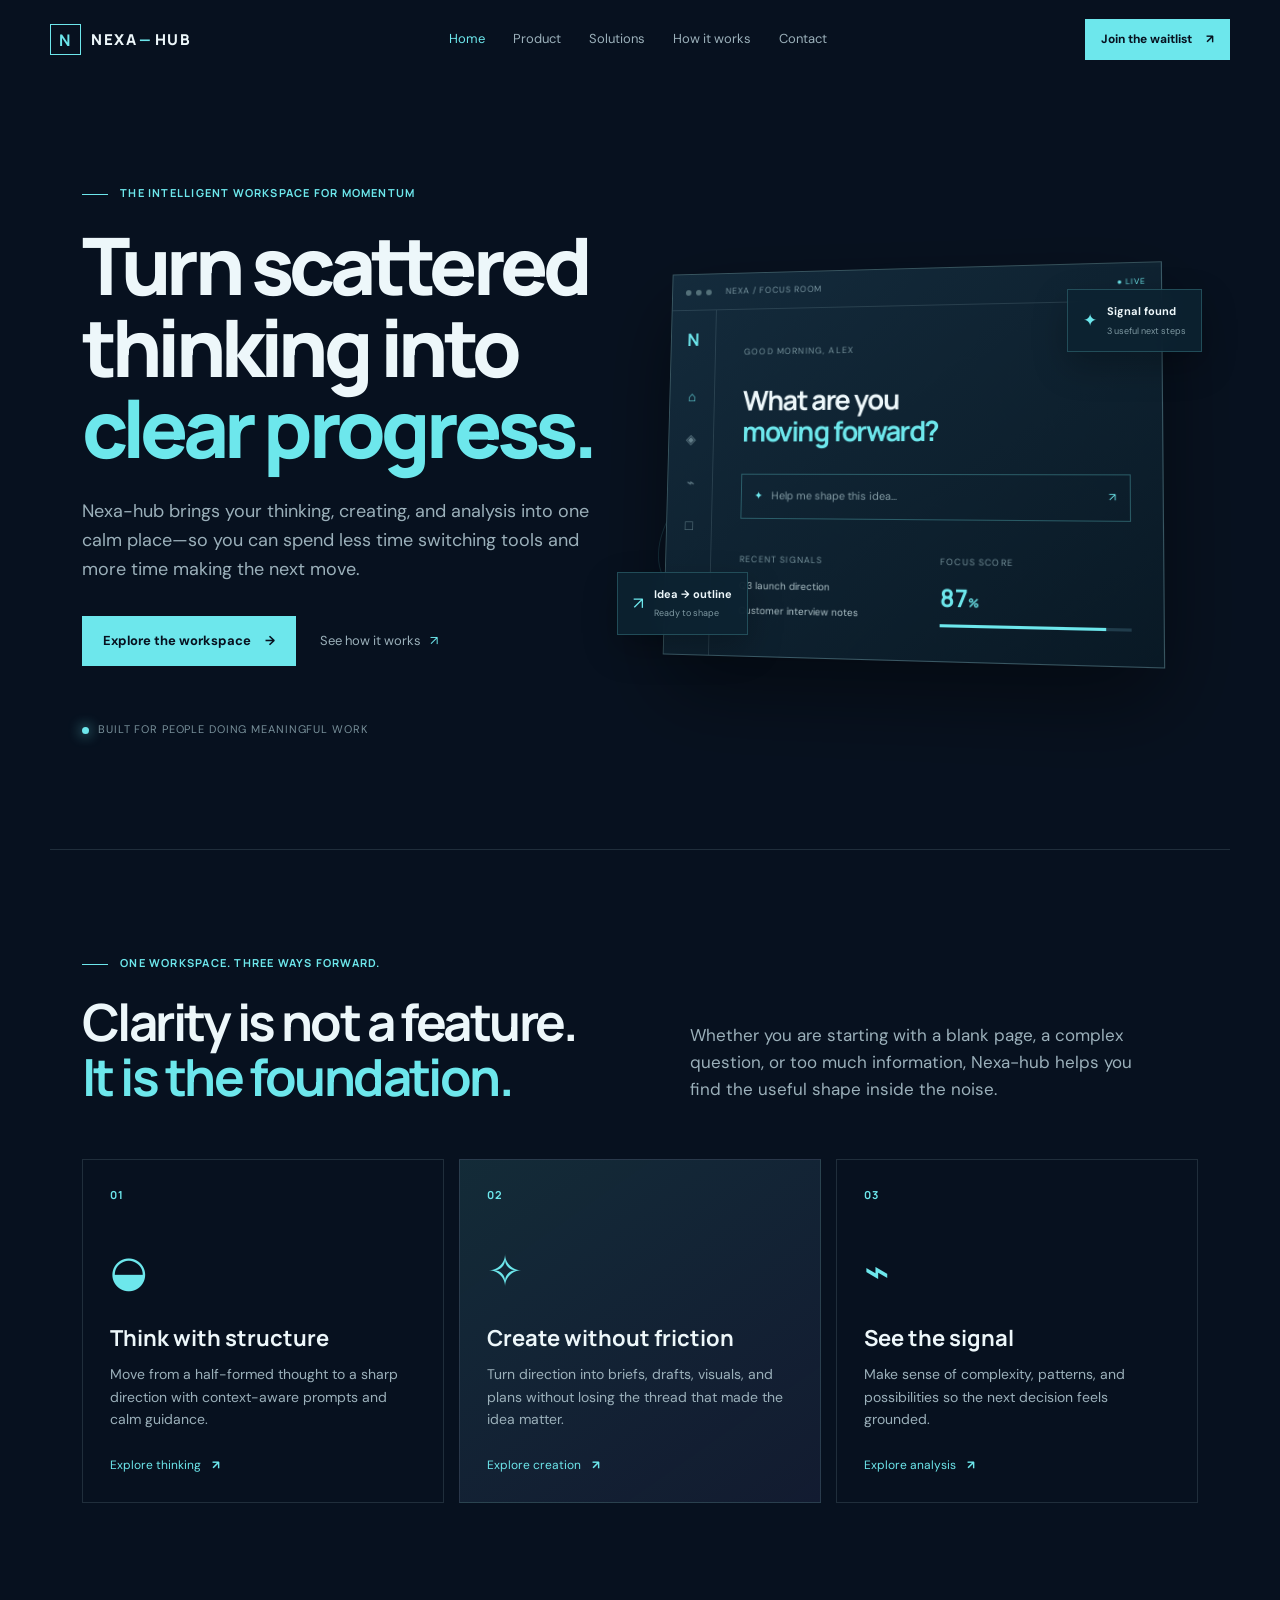
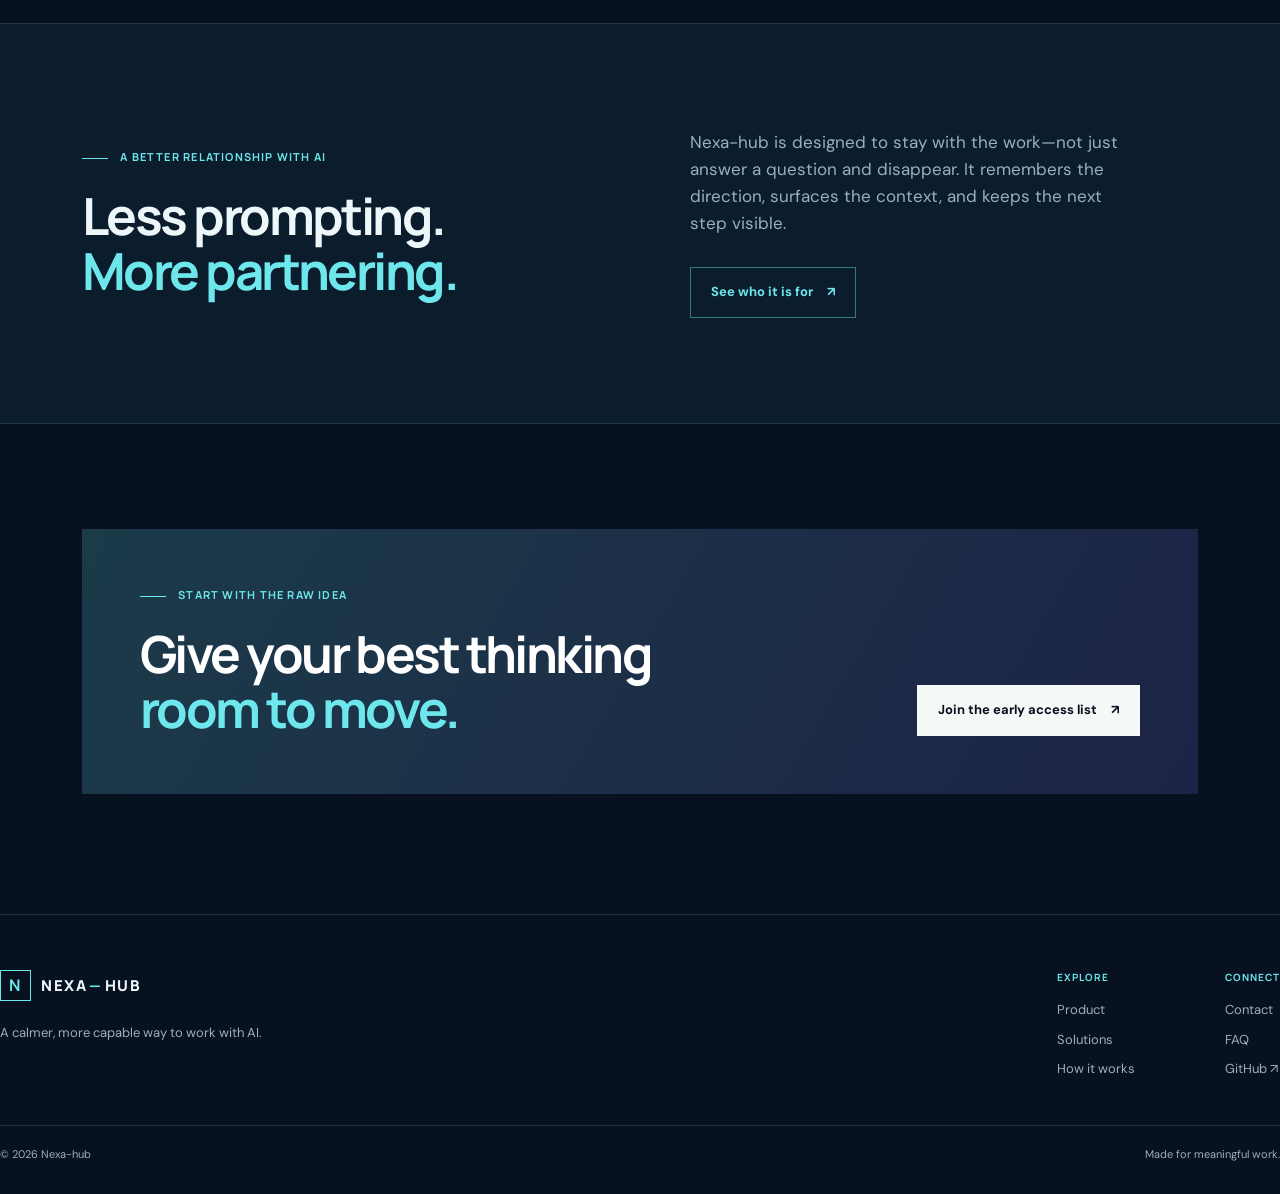
==== index.html @ e74c5c80 "feat: route contact actions to Nexa AI app" ====
<!doctype html><html lang="en"><head><meta charset="UTF-8"><meta name="viewport" content="width=device-width, initial-scale=1"><meta name="theme-color" content="#07111f"><meta name="description" content="Nexa-hub is the calm, capable AI workspace for turning ideas into clear next steps."><meta property="og:title" content="Nexa-hub — Make the next move clear"><meta property="og:description" content="Think, create and analyze in one focused AI workspace."><meta property="og:url" content="https://shilikhalile.github.io/Nexa-hub/"><link rel="canonical" href="https://shilikhalile.github.io/Nexa-hub/"><link rel="preconnect" href="https://fonts.googleapis.com"><link rel="preconnect" href="https://fonts.gstatic.com" crossorigin><link href="https://fonts.googleapis.com/css2?family=DM+Sans:wght@400;500;600;700&family=Manrope:wght@600;700;800&display=swap" rel="stylesheet"><link rel="stylesheet" href="style.css"><title>Nexa-hub — Make the next move clear</title></head><body><div class="progress" id="progress"></div><header class="site-header"><a class="brand" href="index.html" aria-label="Nexa-hub home"><span class="brand-mark">N</span><span>NEXA<span class="brand-dash">—</span>HUB</span></a><nav class="desktop-nav" aria-label="Main navigation"><a class="active" href="index.html">Home</a><a href="product.html">Product</a><a href="solutions.html">Solutions</a><a href="process.html">How it works</a><a href="https://nexa-ai-hub.higgsfield.app">Contact</a></nav><a class="button button-small button-primary header-cta" href="https://nexa-ai-hub.higgsfield.app">Join the waitlist <span>↗</span></a><button class="menu-toggle" id="menuToggle" aria-label="Open menu" aria-expanded="false"><i></i><i></i></button></header><div class="mobile-nav" id="mobileNav"><a href="index.html">Home</a><a href="product.html">Product</a><a href="solutions.html">Solutions</a><a href="process.html">How it works</a><a href="https://nexa-ai-hub.higgsfield.app">Contact</a><a class="button button-primary" href="https://nexa-ai-hub.higgsfield.app">Join the waitlist ↗</a></div><main><section class="hero section-wrap"><div class="hero-copy"><p class="eyebrow"><span></span> The intelligent workspace for momentum</p><h1>Turn scattered thinking into <em>clear progress.</em></h1><p class="hero-lede">Nexa-hub brings your thinking, creating, and analysis into one calm place—so you can spend less time switching tools and more time making the next move.</p><div class="hero-actions"><a class="button button-primary" href="product.html">Explore the workspace <span>→</span></a><a class="text-link" href="process.html">See how it works <span>↗</span></a></div><div class="hero-proof"><span class="proof-dot"></span><span>Built for people doing meaningful work</span></div></div><div class="hero-visual"><div class="glow"></div><div class="orbit orbit-one"></div><div class="orbit orbit-two"></div><div class="workspace-card"><div class="card-bar"><span class="window-dots"><i></i><i></i><i></i></span><span class="card-label">NEXA / FOCUS ROOM</span><span class="card-status">● LIVE</span></div><div class="workspace-body"><div class="workspace-sidebar"><strong>N</strong><span class="side-active">⌂</span><span>◈</span><span>⌁</span><span>□</span></div><div class="workspace-content"><p class="card-kicker">GOOD MORNING, ALEX</p><h2>What are you<br><strong>moving forward?</strong></h2><div class="prompt-line"><span class="prompt-icon">✦</span><span>Help me shape this idea...</span><span class="prompt-send">↗</span></div><div class="card-columns"><div><small>RECENT SIGNALS</small><p>Q3 launch direction</p><p>Customer interview notes</p></div><div><small>FOCUS SCORE</small><b>87<span>%</span></b><div class="score-line"><i></i></div></div></div></div></div></div><div class="floating-note note-one"><span>✦</span><div><b>Signal found</b><small>3 useful next steps</small></div></div><div class="floating-note note-two"><span>↗</span><div><b>Idea → outline</b><small>Ready to shape</small></div></div></div></section><section class="section-wrap section-intro"><div><p class="eyebrow"><span></span> One workspace. Three ways forward.</p><h2>Clarity is not a feature.<br><em>It is the foundation.</em></h2></div><p>Whether you are starting with a blank page, a complex question, or too much information, Nexa-hub helps you find the useful shape inside the noise.</p></section><section class="section-wrap feature-grid"><a class="feature-card" href="product.html#think"><span class="feature-number">01</span><div class="feature-icon">◒</div><h3>Think with structure</h3><p>Move from a half-formed thought to a sharp direction with context-aware prompts and calm guidance.</p><span class="card-link">Explore thinking <b>↗</b></span></a><a class="feature-card feature-card-accent" href="product.html#create"><span class="feature-number">02</span><div class="feature-icon">✧</div><h3>Create without friction</h3><p>Turn direction into briefs, drafts, visuals, and plans without losing the thread that made the idea matter.</p><span class="card-link">Explore creation <b>↗</b></span></a><a class="feature-card" href="product.html#analyze"><span class="feature-number">03</span><div class="feature-icon">⌁</div><h3>See the signal</h3><p>Make sense of complexity, patterns, and possibilities so the next decision feels grounded.</p><span class="card-link">Explore analysis <b>↗</b></span></a></section><section class="dark-band"><div class="section-wrap split-section"><div><p class="eyebrow"><span></span> A better relationship with AI</p><h2>Less prompting.<br><em>More partnering.</em></h2></div><div><p class="large-copy">Nexa-hub is designed to stay with the work—not just answer a question and disappear. It remembers the direction, surfaces the context, and keeps the next step visible.</p><a class="button button-outline" href="solutions.html">See who it is for <span>↗</span></a></div></div></section><section class="section-wrap cta-section"><div class="cta-card"><div><p class="eyebrow"><span></span> Start with the raw idea</p><h2>Give your best thinking<br><em>room to move.</em></h2></div><a class="button button-light" href="https://nexa-ai-hub.higgsfield.app">Join the early access list <span>↗</span></a></div></section></main><footer class="site-footer"><div><a class="brand" href="index.html"><span class="brand-mark">N</span><span>NEXA<span class="brand-dash">—</span>HUB</span></a><p>A calmer, more capable way to work with AI.</p></div><div class="footer-links"><div><small>EXPLORE</small><a href="product.html">Product</a><a href="solutions.html">Solutions</a><a href="process.html">How it works</a></div><div><small>CONNECT</small><a href="https://nexa-ai-hub.higgsfield.app">Contact</a><a href="https://nexa-ai-hub.higgsfield.app">FAQ</a><a href="https://github.com/Shilikhalile/Nexa-hub">GitHub ↗</a></div></div><div class="footer-bottom"><span>© <span data-year></span> Nexa-hub</span><span>Made for meaningful work.</span></div></footer><div class="toast" id="toast" role="status"></div><script src="script.js"></script></body></html>
---- style.css ----
@import url('https://fonts.googleapis.com/css2?family=DM+Sans:wght@400;500;600;700&family=Manrope:wght@600;700;800&display=swap');
:root{--ink:#07111f;--ink-2:#0b1c2d;--text:#edf7fa;--muted:#9bb0ba;--line:rgba(185,221,228,.14);--cyan:#6de7ec;--violet:#9d8cff;--cream:#f4f8f6;--ease:cubic-bezier(.23,1,.32,1)}*{box-sizing:border-box}html{scroll-behavior:smooth}body{margin:0;background:var(--ink);color:var(--text);font-family:'DM Sans',sans-serif;line-height:1.6}a{color:inherit;text-decoration:none}button,input,textarea{font:inherit}.progress{height:3px;background:linear-gradient(90deg,var(--cyan),var(--violet));position:fixed;top:0;left:0;z-index:20;width:0}.section-wrap{max-width:1180px;margin:auto;padding-left:32px;padding-right:32px}.site-header{height:80px;padding:0 max(32px,calc((100vw - 1180px)/2));display:flex;align-items:center;gap:42px;border-bottom:1px solid transparent;position:relative;z-index:10;transition:.25s}.site-header.scrolled{background:rgba(7,17,31,.86);backdrop-filter:blur(14px);border-color:var(--line)}.brand{display:flex;align-items:center;gap:10px;font:800 15px Manrope;letter-spacing:.1em}.brand-mark{width:31px;height:31px;border:1px solid var(--cyan);display:grid;place-items:center;color:var(--cyan);font:700 16px Manrope}.brand-dash{color:var(--cyan);margin:0 2px}.desktop-nav{display:flex;gap:28px;margin:auto;font-size:13px;color:var(--muted)}.desktop-nav a,.footer-links a{transition:color .2s}.desktop-nav a:hover,.desktop-nav a.active,.footer-links a:hover{color:var(--cyan)}.button{display:inline-flex;align-items:center;gap:14px;padding:14px 20px;border:1px solid transparent;font-weight:700;font-size:13px;transition:transform .2s var(--ease),background .2s,border .2s}.button:hover{transform:translateY(-2px)}.button-primary{background:var(--cyan);color:var(--ink)}.button-primary:hover{background:#c5fbfa}.button-small{padding:10px 15px;font-size:12px}.button-outline{border-color:rgba(109,231,236,.45);color:var(--cyan)}.button-outline:hover{background:rgba(109,231,236,.08)}.button-light{background:var(--cream);color:var(--ink)}.menu-toggle,.mobile-nav{display:none}.hero{min-height:670px;padding-top:105px;padding-bottom:110px;display:grid;grid-template-columns:46% 54%;align-items:center;gap:10px}.eyebrow{color:var(--cyan);font:700 11px Manrope;letter-spacing:.11em;text-transform:uppercase;margin:0 0 24px}.eyebrow>span:first-child{display:inline-block;width:26px;height:1px;background:var(--cyan);vertical-align:middle;margin-right:9px}.hero h1,.page-hero h1{font:800 clamp(47px,6.2vw,80px)/1.03 Manrope;letter-spacing:-.06em;margin:0 0 28px;max-width:720px}.hero h1 em,.page-hero h1 em,h2 em{color:var(--cyan);font-style:normal}.hero-lede{font-size:18px;color:var(--muted);max-width:510px;margin:0 0 32px}.hero-actions{display:flex;align-items:center;gap:24px}.text-link{font-size:13px;color:var(--muted)}.text-link span{color:var(--cyan);margin-left:6px}.hero-proof{display:flex;gap:9px;align-items:center;color:#78909a;font-size:11px;margin-top:55px;text-transform:uppercase;letter-spacing:.08em}.proof-dot{width:7px;height:7px;background:var(--cyan);border-radius:50%;box-shadow:0 0 13px var(--cyan)}.hero-visual{height:480px;position:relative;display:grid;place-items:center;perspective:1000px}.glow{position:absolute;width:420px;height:420px;border-radius:50%;background:radial-gradient(circle,rgba(109,231,236,.18),transparent 66%);filter:blur(10px)}.orbit{position:absolute;border:1px solid rgba(109,231,236,.16);border-radius:50%;transform:rotate(-25deg);width:540px;height:220px}.orbit-two{width:440px;height:180px;transform:rotate(45deg);border-color:rgba(157,140,255,.14)}.workspace-card{position:relative;z-index:2;width:min(500px,92%);background:linear-gradient(145deg,#142b3c,#091925);border:1px solid rgba(178,238,240,.25);box-shadow:0 35px 80px rgba(0,0,0,.45);transform:rotateY(-8deg) rotateX(4deg);transition:transform .4s var(--ease)}.card-bar{height:38px;border-bottom:1px solid var(--line);display:flex;align-items:center;padding:0 14px;gap:15px;color:#7995a0;font-size:9px;letter-spacing:.1em}.window-dots{display:flex;gap:5px}.window-dots i{width:6px;height:6px;border-radius:50%;background:#54717a}.card-status{margin-left:auto;color:var(--cyan);font-size:8px}.workspace-body{display:flex;min-height:310px}.workspace-sidebar{width:48px;border-right:1px solid var(--line);display:flex;align-items:center;flex-direction:column;gap:22px;padding:18px 0;color:#66818c;font-size:14px}.workspace-sidebar strong{color:var(--cyan);font:700 18px Manrope;margin-bottom:15px}.side-active{color:var(--cyan)}.workspace-content{padding:28px 30px;flex:1}.card-kicker,.workspace-content small{font-size:9px;letter-spacing:.13em;color:#76929b}.workspace-content h2{font:700 28px/1.12 Manrope;margin:28px 0}.workspace-content h2 strong{color:var(--cyan)}.prompt-line{border:1px solid rgba(109,231,236,.3);padding:13px;display:flex;gap:9px;align-items:center;color:#829aa3;font-size:11px}.prompt-icon{color:var(--cyan)}.prompt-send{margin-left:auto;color:var(--cyan)}.card-columns{display:grid;grid-template-columns:1fr 1fr;gap:20px;margin-top:26px}.card-columns p{font-size:10px;color:#afc3c9;margin:9px 0}.card-columns b{display:block;font:700 24px Manrope;color:var(--cyan);margin-top:8px}.card-columns b span{font-size:12px}.score-line{height:3px;background:#203c4b;margin-top:10px}.score-line i{display:block;width:87%;height:100%;background:var(--cyan)}.floating-note{position:absolute;z-index:3;background:rgba(13,35,49,.9);border:1px solid rgba(109,231,236,.22);backdrop-filter:blur(12px);padding:13px 15px;display:flex;gap:10px;align-items:center;font-size:11px;box-shadow:0 14px 34px rgba(0,0,0,.25)}.floating-note>span{color:var(--cyan);font-size:17px}.floating-note b,.floating-note small{display:block}.floating-note small{color:#7f99a2;font-size:9px;margin-top:3px}.note-one{top:14%;right:1%}.note-two{bottom:14%;left:2%}.section-intro{padding-top:105px;padding-bottom:55px;display:grid;grid-template-columns:1fr 1fr;gap:100px;align-items:end;border-top:1px solid var(--line)}h2{font:700 clamp(32px,4vw,54px)/1.07 Manrope;letter-spacing:-.05em;margin:0} .section-intro>p,.large-copy{font-size:17px;color:var(--muted);max-width:450px;margin:0}.feature-grid{display:grid;grid-template-columns:repeat(3,1fr);gap:15px;padding-bottom:120px}.feature-card,.audience-card{border:1px solid var(--line);padding:27px;min-height:315px;transition:transform .25s var(--ease),border .25s,background .25s;display:flex;flex-direction:column}.feature-card:hover,.audience-card:hover{transform:translateY(-6px);border-color:rgba(109,231,236,.55)}.feature-card-accent{background:linear-gradient(145deg,rgba(109,231,236,.12),rgba(157,140,255,.08))}.feature-number,.product-index{font:700 11px Manrope;color:var(--cyan);letter-spacing:.1em}.feature-icon{font-size:43px;color:var(--cyan);margin:35px 0 18px}.feature-card h3{font:700 22px Manrope;margin:0 0 10px}.feature-card p,.audience-card p{font-size:14px;color:var(--muted);margin:0}.card-link{font-size:12px;color:var(--cyan);margin-top:auto;padding-top:25px}.card-link b{margin-left:8px}.dark-band{background:#0b1d2d;border-top:1px solid var(--line);border-bottom:1px solid var(--line)}.split-section{padding-top:105px;padding-bottom:105px;display:grid;grid-template-columns:1fr 1fr;gap:100px;align-items:center}.split-section .button{margin-top:30px}.cta-section{padding-top:105px;padding-bottom:120px}.cta-card{background:linear-gradient(120deg,#1b3b49,#1d2346);padding:58px;display:flex;justify-content:space-between;align-items:end;gap:40px}.cta-card h2{color:#fff}.site-footer{border-top:1px solid var(--line);padding-top:55px;padding-bottom:30px;display:grid;grid-template-columns:1fr 1fr;gap:45px;color:var(--muted)}.site-footer .brand{color:var(--text)}.site-footer p{font-size:13px;margin-top:22px}.footer-links{display:flex;gap:90px;justify-content:flex-end}.footer-links div{display:flex;flex-direction:column;gap:9px;font-size:13px}.footer-links small{font:700 10px Manrope;color:var(--cyan);letter-spacing:.1em;margin-bottom:7px}.footer-bottom{grid-column:1/-1;border-top:1px solid var(--line);padding-top:20px;font-size:11px;display:flex;justify-content:space-between}.page-hero{padding-top:110px;padding-bottom:100px}.page-hero h1{max-width:820px}.page-hero>p:last-child{max-width:620px;font-size:18px;color:var(--muted)}.product-list,.process-list{padding-bottom:120px}.product-row,.process-step{display:grid;grid-template-columns:75px 100px 1fr;gap:28px;padding:70px 0;border-top:1px solid var(--line);align-items:start}.product-row:first-child,.process-step:first-child{border-top:0}.product-symbol{font-size:50px;color:var(--cyan)}.product-row h2,.process-step h2{margin-bottom:20px}.product-row>div:last-child>p:not(.eyebrow),.process-step>div:last-child>p:last-child{color:var(--muted);max-width:610px}.check-list{list-style:none;padding:0;margin:25px 0 0;color:#c9dcdf;font-size:13px}.check-list li{margin:11px 0}.check-list li:before{content:'✓';color:var(--cyan);margin-right:10px}.centered-cta{text-align:center;padding-top:100px;padding-bottom:110px}.centered-cta h2{margin:18px auto 35px}.audience-grid{display:grid;grid-template-columns:repeat(3,1fr);gap:15px;padding-bottom:120px}.audience-card{min-height:360px}.audience-card h2{font-size:30px;margin:55px 0 18px}.audience-card a{color:var(--cyan);font-size:13px;margin-top:auto}.audience-card-highlight{background:linear-gradient(145deg,rgba(157,140,255,.15),rgba(109,231,236,.08))}.quote-section{padding-top:100px;padding-bottom:130px;max-width:900px}.quote-mark{font:800 100px/0 Manrope;color:var(--cyan);margin:0 0 25px}.quote-section blockquote{font:700 clamp(30px,4.2vw,55px)/1.1 Manrope;letter-spacing:-.05em;margin:0}.quote-byline{color:var(--muted);margin-top:28px}.step-number{font:700 36px Manrope;color:var(--cyan)}.process-step{grid-template-columns:100px 1fr}.process-step h2{font-size:43px}.contact-grid{display:grid;grid-template-columns:1fr 1fr;gap:110px;padding-bottom:130px}.contact-form{display:flex;flex-direction:column;gap:19px}.contact-form label{font-size:12px;color:var(--muted)}.contact-form input,.contact-form textarea{display:block;width:100%;margin-top:8px;background:#0d2232;border:1px solid var(--line);color:var(--text);padding:14px;outline:none}.contact-form input:focus,.contact-form textarea:focus{border-color:var(--cyan)}.contact-form small{font-size:11px;color:#708791}.faq details{border-top:1px solid var(--line);padding:20px 0}.faq details:last-child{border-bottom:1px solid var(--line)}.faq summary{cursor:pointer;font:600 16px Manrope}.faq details p{color:var(--muted);font-size:14px;margin-bottom:0}.toast{position:fixed;bottom:25px;right:25px;padding:14px 18px;background:var(--cyan);color:var(--ink);font-size:13px;font-weight:700;transform:translateY(20px);opacity:0;pointer-events:none;transition:.25s;z-index:30}.toast.show{transform:none;opacity:1}@media(max-width:800px){.site-header{padding:0 20px;height:72px}.desktop-nav,.header-cta{display:none}.menu-toggle{display:flex;margin-left:auto;background:none;border:0;flex-direction:column;gap:6px;padding:8px}.menu-toggle i{width:24px;height:1px;background:var(--cyan)}.mobile-nav{display:flex;position:absolute;top:72px;left:0;right:0;background:#0b1c2d;padding:22px;flex-direction:column;gap:18px;border-bottom:1px solid var(--line);transform:translateY(-20px);opacity:0;pointer-events:none;transition:.25s}.mobile-nav.open{transform:none;opacity:1;pointer-events:auto}.mobile-nav a{font-size:14px}.section-wrap{padding-left:20px;padding-right:20px}.hero{display:block;padding-top:75px}.hero h1,.page-hero h1{font-size:48px}.hero-visual{height:420px;margin-top:40px}.workspace-card{transform:none}.section-intro,.split-section,.contact-grid{grid-template-columns:1fr;gap:35px}.feature-grid,.audience-grid{grid-template-columns:1fr;padding-bottom:80px}.feature-card{min-height:260px}.cta-card{padding:35px;display:block}.cta-card .button{margin-top:30px}.site-footer{grid-template-columns:1fr;padding-top:40px}.footer-links{justify-content:flex-start;gap:50px}.footer-bottom{display:block}.footer-bottom span{display:block;margin-top:8px}.page-hero{padding-top:75px;padding-bottom:65px}.product-row{grid-template-columns:45px 55px 1fr;gap:12px;padding:48px 0}.product-symbol{font-size:34px}.product-row h2,.process-step h2{font-size:31px}.process-step{grid-template-columns:55px 1fr;gap:15px;padding:45px 0}.centered-cta{padding:75px 20px}.quote-section{padding-top:70px;padding-bottom:90px}.hero-proof{margin-top:35px}.note-one{right:-2%;top:7%;}.note-two{left:-2%;bottom:7%}.floating-note{transform:scale(.84)}.card-columns{gap:10px}.workspace-content{padding:22px 18px}}
@media(max-width:460px){.hero h1,.page-hero h1{font-size:41px}.hero-actions{align-items:flex-start;flex-direction:column;gap:18px}.hero-visual{height:360px}.workspace-body{min-height:260px}.workspace-content h2{font-size:22px;margin:20px 0}.workspace-sidebar{width:38px;gap:15px}.card-columns{display:none}.card-bar{font-size:8px}.floating-note{font-size:9px}.floating-note small{font-size:8px}.footer-links{gap:30px}.product-row{grid-template-columns:1fr}.product-index{margin-bottom:-10px}}
@media(prefers-reduced-motion:reduce){*{scroll-behavior:auto!important;transition:none!important}}
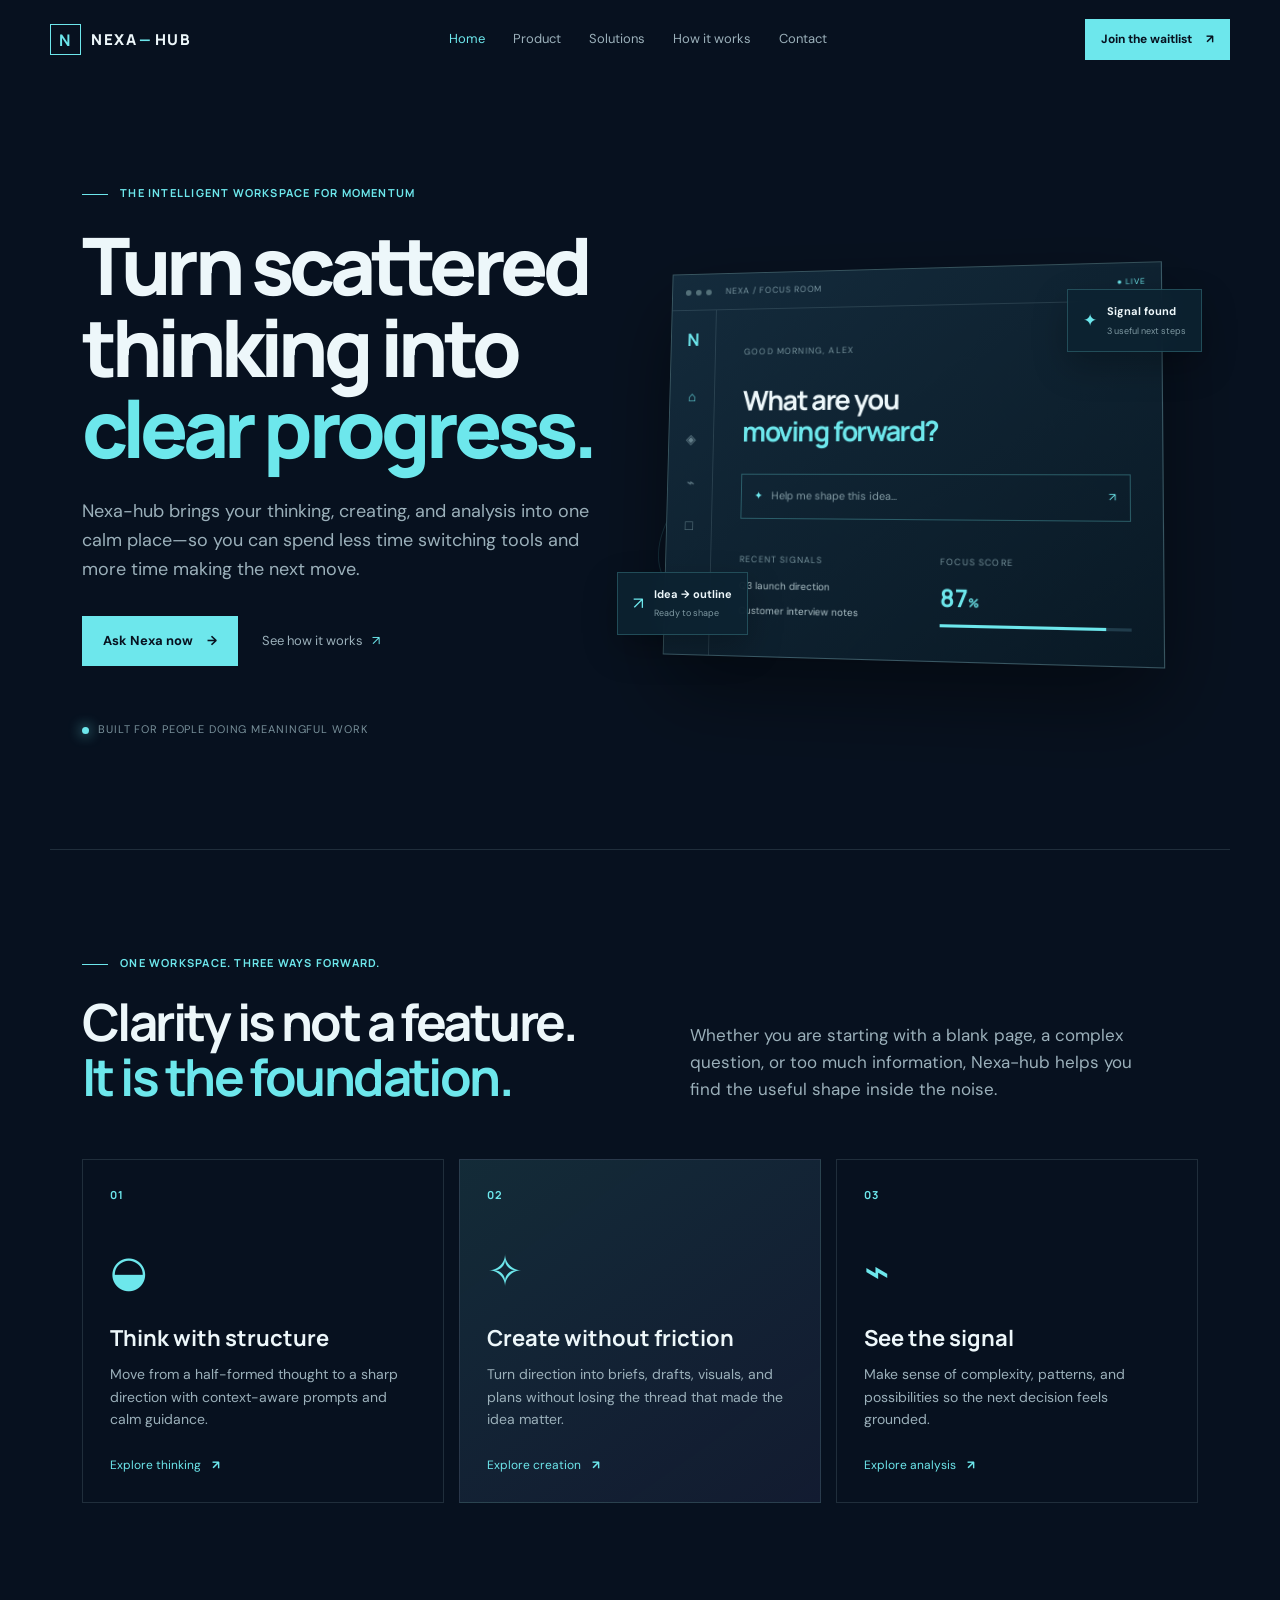
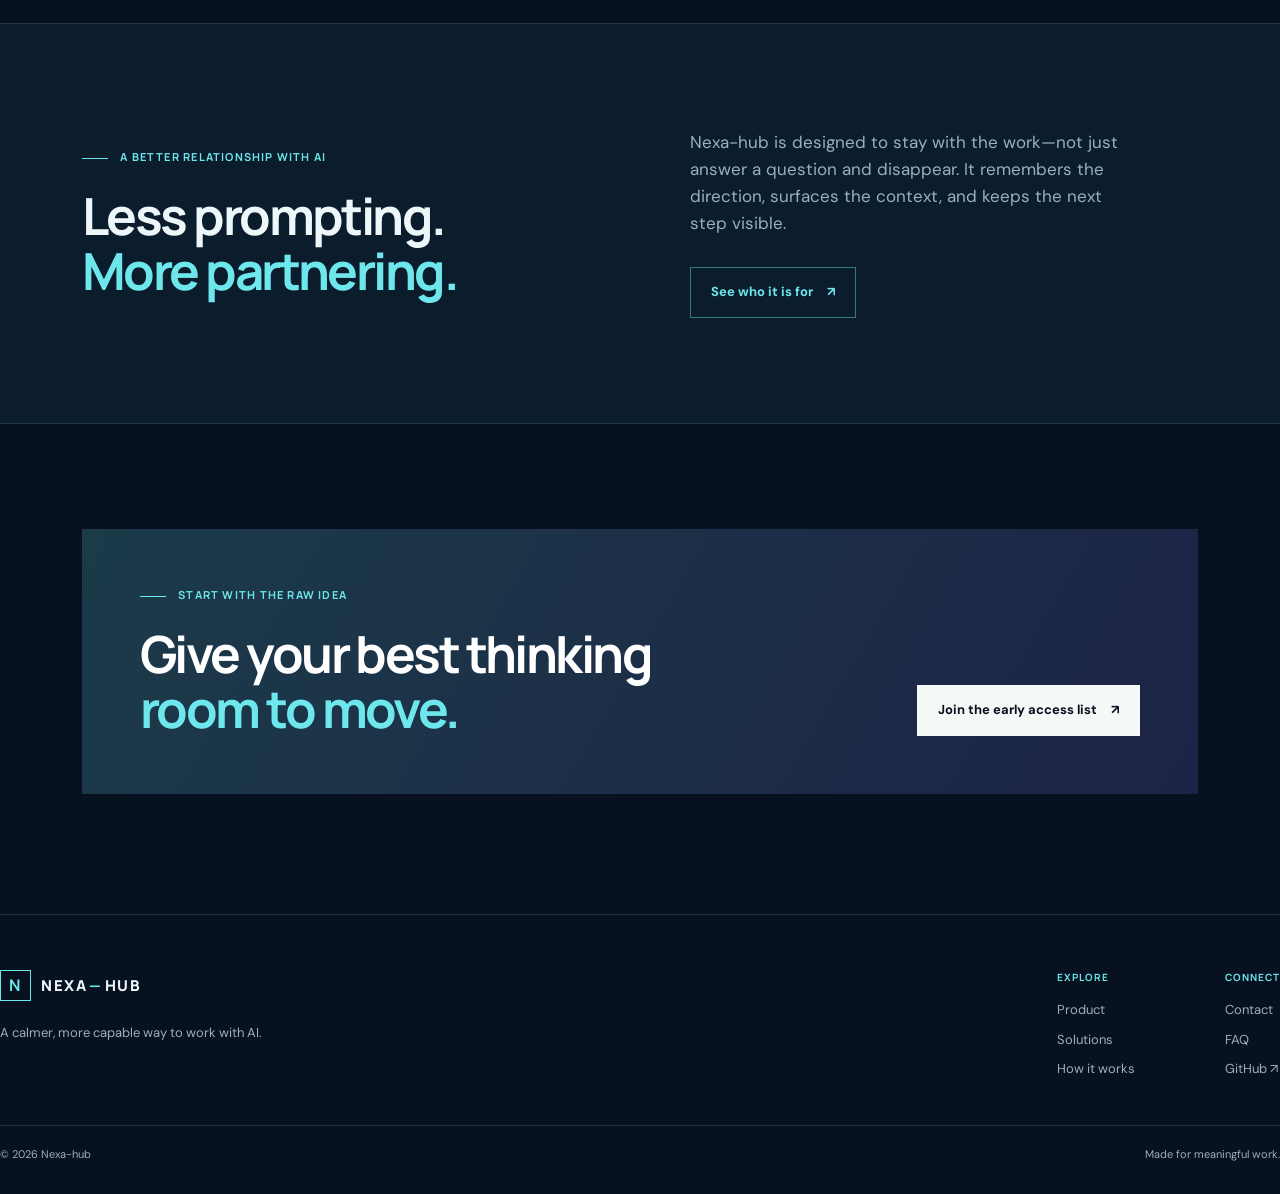
==== commit c00403c6: "feat: connect landing CTA to Nexa assistant" ====
--- a/index.html
+++ b/index.html
@@ -1 +1 @@
-<!doctype html><html lang="en"><head><meta charset="UTF-8"><meta name="viewport" content="width=device-width, initial-scale=1"><meta name="theme-color" content="#07111f"><meta name="description" content="Nexa-hub is the calm, capable AI workspace for turning ideas into clear next steps."><meta property="og:title" content="Nexa-hub — Make the next move clear"><meta property="og:description" content="Think, create and analyze in one focused AI workspace."><meta property="og:url" content="https://shilikhalile.github.io/Nexa-hub/"><link rel="canonical" href="https://shilikhalile.github.io/Nexa-hub/"><link rel="preconnect" href="https://fonts.googleapis.com"><link rel="preconnect" href="https://fonts.gstatic.com" crossorigin><link href="https://fonts.googleapis.com/css2?family=DM+Sans:wght@400;500;600;700&family=Manrope:wght@600;700;800&display=swap" rel="stylesheet"><link rel="stylesheet" href="style.css"><title>Nexa-hub — Make the next move clear</title></head><body><div class="progress" id="progress"></div><header class="site-header"><a class="brand" href="index.html" aria-label="Nexa-hub home"><span class="brand-mark">N</span><span>NEXA<span class="brand-dash">—</span>HUB</span></a><nav class="desktop-nav" aria-label="Main navigation"><a class="active" href="index.html">Home</a><a href="product.html">Product</a><a href="solutions.html">Solutions</a><a href="process.html">How it works</a><a href="https://nexa-ai-hub.higgsfield.app">Contact</a></nav><a class="button button-small button-primary header-cta" href="https://nexa-ai-hub.higgsfield.app">Join the waitlist <span>↗</span></a><button class="menu-toggle" id="menuToggle" aria-label="Open menu" aria-expanded="false"><i></i><i></i></button></header><div class="mobile-nav" id="mobileNav"><a href="index.html">Home</a><a href="product.html">Product</a><a href="solutions.html">Solutions</a><a href="process.html">How it works</a><a href="https://nexa-ai-hub.higgsfield.app">Contact</a><a class="button button-primary" href="https://nexa-ai-hub.higgsfield.app">Join the waitlist ↗</a></div><main><section class="hero section-wrap"><div class="hero-copy"><p class="eyebrow"><span></span> The intelligent workspace for momentum</p><h1>Turn scattered thinking into <em>clear progress.</em></h1><p class="hero-lede">Nexa-hub brings your thinking, creating, and analysis into one calm place—so you can spend less time switching tools and more time making the next move.</p><div class="hero-actions"><a class="button button-primary" href="product.html">Explore the workspace <span>→</span></a><a class="text-link" href="process.html">See how it works <span>↗</span></a></div><div class="hero-proof"><span class="proof-dot"></span><span>Built for people doing meaningful work</span></div></div><div class="hero-visual"><div class="glow"></div><div class="orbit orbit-one"></div><div class="orbit orbit-two"></div><div class="workspace-card"><div class="card-bar"><span class="window-dots"><i></i><i></i><i></i></span><span class="card-label">NEXA / FOCUS ROOM</span><span class="card-status">● LIVE</span></div><div class="workspace-body"><div class="workspace-sidebar"><strong>N</strong><span class="side-active">⌂</span><span>◈</span><span>⌁</span><span>□</span></div><div class="workspace-content"><p class="card-kicker">GOOD MORNING, ALEX</p><h2>What are you<br><strong>moving forward?</strong></h2><div class="prompt-line"><span class="prompt-icon">✦</span><span>Help me shape this idea...</span><span class="prompt-send">↗</span></div><div class="card-columns"><div><small>RECENT SIGNALS</small><p>Q3 launch direction</p><p>Customer interview notes</p></div><div><small>FOCUS SCORE</small><b>87<span>%</span></b><div class="score-line"><i></i></div></div></div></div></div></div><div class="floating-note note-one"><span>✦</span><div><b>Signal found</b><small>3 useful next steps</small></div></div><div class="floating-note note-two"><span>↗</span><div><b>Idea → outline</b><small>Ready to shape</small></div></div></div></section><section class="section-wrap section-intro"><div><p class="eyebrow"><span></span> One workspace. Three ways forward.</p><h2>Clarity is not a feature.<br><em>It is the foundation.</em></h2></div><p>Whether you are starting with a blank page, a complex question, or too much information, Nexa-hub helps you find the useful shape inside the noise.</p></section><section class="section-wrap feature-grid"><a class="feature-card" href="product.html#think"><span class="feature-number">01</span><div class="feature-icon">◒</div><h3>Think with structure</h3><p>Move from a half-formed thought to a sharp direction with context-aware prompts and calm guidance.</p><span class="card-link">Explore thinking <b>↗</b></span></a><a class="feature-card feature-card-accent" href="product.html#create"><span class="feature-number">02</span><div class="feature-icon">✧</div><h3>Create without friction</h3><p>Turn direction into briefs, drafts, visuals, and plans without losing the thread that made the idea matter.</p><span class="card-link">Explore creation <b>↗</b></span></a><a class="feature-card" href="product.html#analyze"><span class="feature-number">03</span><div class="feature-icon">⌁</div><h3>See the signal</h3><p>Make sense of complexity, patterns, and possibilities so the next decision feels grounded.</p><span class="card-link">Explore analysis <b>↗</b></span></a></section><section class="dark-band"><div class="section-wrap split-section"><div><p class="eyebrow"><span></span> A better relationship with AI</p><h2>Less prompting.<br><em>More partnering.</em></h2></div><div><p class="large-copy">Nexa-hub is designed to stay with the work—not just answer a question and disappear. It remembers the direction, surfaces the context, and keeps the next step visible.</p><a class="button button-outline" href="solutions.html">See who it is for <span>↗</span></a></div></div></section><section class="section-wrap cta-section"><div class="cta-card"><div><p class="eyebrow"><span></span> Start with the raw idea</p><h2>Give your best thinking<br><em>room to move.</em></h2></div><a class="button button-light" href="https://nexa-ai-hub.higgsfield.app">Join the early access list <span>↗</span></a></div></section></main><footer class="site-footer"><div><a class="brand" href="index.html"><span class="brand-mark">N</span><span>NEXA<span class="brand-dash">—</span>HUB</span></a><p>A calmer, more capable way to work with AI.</p></div><div class="footer-links"><div><small>EXPLORE</small><a href="product.html">Product</a><a href="solutions.html">Solutions</a><a href="process.html">How it works</a></div><div><small>CONNECT</small><a href="https://nexa-ai-hub.higgsfield.app">Contact</a><a href="https://nexa-ai-hub.higgsfield.app">FAQ</a><a href="https://github.com/Shilikhalile/Nexa-hub">GitHub ↗</a></div></div><div class="footer-bottom"><span>© <span data-year></span> Nexa-hub</span><span>Made for meaningful work.</span></div></footer><div class="toast" id="toast" role="status"></div><script src="script.js"></script></body></html>
+<!doctype html><html lang="en"><head><meta charset="UTF-8"><meta name="viewport" content="width=device-width, initial-scale=1"><meta name="theme-color" content="#07111f"><meta name="description" content="Nexa-hub is the calm, capable AI workspace for turning ideas into clear next steps."><meta property="og:title" content="Nexa-hub — Make the next move clear"><meta property="og:description" content="Think, create and analyze in one focused AI workspace."><meta property="og:url" content="https://shilikhalile.github.io/Nexa-hub/"><link rel="canonical" href="https://shilikhalile.github.io/Nexa-hub/"><link rel="preconnect" href="https://fonts.googleapis.com"><link rel="preconnect" href="https://fonts.gstatic.com" crossorigin><link href="https://fonts.googleapis.com/css2?family=DM+Sans:wght@400;500;600;700&family=Manrope:wght@600;700;800&display=swap" rel="stylesheet"><link rel="stylesheet" href="style.css"><title>Nexa-hub — Make the next move clear</title></head><body><div class="progress" id="progress"></div><header class="site-header"><a class="brand" href="index.html" aria-label="Nexa-hub home"><span class="brand-mark">N</span><span>NEXA<span class="brand-dash">—</span>HUB</span></a><nav class="desktop-nav" aria-label="Main navigation"><a class="active" href="index.html">Home</a><a href="product.html">Product</a><a href="solutions.html">Solutions</a><a href="process.html">How it works</a><a href="https://nexa-ai-hub.higgsfield.app">Contact</a></nav><a class="button button-small button-primary header-cta" href="https://nexa-ai-hub.higgsfield.app">Join the waitlist <span>↗</span></a><button class="menu-toggle" id="menuToggle" aria-label="Open menu" aria-expanded="false"><i></i><i></i></button></header><div class="mobile-nav" id="mobileNav"><a href="index.html">Home</a><a href="product.html">Product</a><a href="solutions.html">Solutions</a><a href="process.html">How it works</a><a href="https://nexa-ai-hub.higgsfield.app">Contact</a><a class="button button-primary" href="https://nexa-ai-hub.higgsfield.app">Join the waitlist ↗</a></div><main><section class="hero section-wrap"><div class="hero-copy"><p class="eyebrow"><span></span> The intelligent workspace for momentum</p><h1>Turn scattered thinking into <em>clear progress.</em></h1><p class="hero-lede">Nexa-hub brings your thinking, creating, and analysis into one calm place—so you can spend less time switching tools and more time making the next move.</p><div class="hero-actions"><a class="button button-primary" href="https://3000-iq7opvgokw5wv3mw9s6xq-09272c6a.us1.manus.computer/">Ask Nexa now <span>→</span></a><a class="text-link" href="process.html">See how it works <span>↗</span></a></div><div class="hero-proof"><span class="proof-dot"></span><span>Built for people doing meaningful work</span></div></div><div class="hero-visual"><div class="glow"></div><div class="orbit orbit-one"></div><div class="orbit orbit-two"></div><div class="workspace-card"><div class="card-bar"><span class="window-dots"><i></i><i></i><i></i></span><span class="card-label">NEXA / FOCUS ROOM</span><span class="card-status">● LIVE</span></div><div class="workspace-body"><div class="workspace-sidebar"><strong>N</strong><span class="side-active">⌂</span><span>◈</span><span>⌁</span><span>□</span></div><div class="workspace-content"><p class="card-kicker">GOOD MORNING, ALEX</p><h2>What are you<br><strong>moving forward?</strong></h2><div class="prompt-line"><span class="prompt-icon">✦</span><span>Help me shape this idea...</span><span class="prompt-send">↗</span></div><div class="card-columns"><div><small>RECENT SIGNALS</small><p>Q3 launch direction</p><p>Customer interview notes</p></div><div><small>FOCUS SCORE</small><b>87<span>%</span></b><div class="score-line"><i></i></div></div></div></div></div></div><div class="floating-note note-one"><span>✦</span><div><b>Signal found</b><small>3 useful next steps</small></div></div><div class="floating-note note-two"><span>↗</span><div><b>Idea → outline</b><small>Ready to shape</small></div></div></div></section><section class="section-wrap section-intro"><div><p class="eyebrow"><span></span> One workspace. Three ways forward.</p><h2>Clarity is not a feature.<br><em>It is the foundation.</em></h2></div><p>Whether you are starting with a blank page, a complex question, or too much information, Nexa-hub helps you find the useful shape inside the noise.</p></section><section class="section-wrap feature-grid"><a class="feature-card" href="product.html#think"><span class="feature-number">01</span><div class="feature-icon">◒</div><h3>Think with structure</h3><p>Move from a half-formed thought to a sharp direction with context-aware prompts and calm guidance.</p><span class="card-link">Explore thinking <b>↗</b></span></a><a class="feature-card feature-card-accent" href="product.html#create"><span class="feature-number">02</span><div class="feature-icon">✧</div><h3>Create without friction</h3><p>Turn direction into briefs, drafts, visuals, and plans without losing the thread that made the idea matter.</p><span class="card-link">Explore creation <b>↗</b></span></a><a class="feature-card" href="product.html#analyze"><span class="feature-number">03</span><div class="feature-icon">⌁</div><h3>See the signal</h3><p>Make sense of complexity, patterns, and possibilities so the next decision feels grounded.</p><span class="card-link">Explore analysis <b>↗</b></span></a></section><section class="dark-band"><div class="section-wrap split-section"><div><p class="eyebrow"><span></span> A better relationship with AI</p><h2>Less prompting.<br><em>More partnering.</em></h2></div><div><p class="large-copy">Nexa-hub is designed to stay with the work—not just answer a question and disappear. It remembers the direction, surfaces the context, and keeps the next step visible.</p><a class="button button-outline" href="solutions.html">See who it is for <span>↗</span></a></div></div></section><section class="section-wrap cta-section"><div class="cta-card"><div><p class="eyebrow"><span></span> Start with the raw idea</p><h2>Give your best thinking<br><em>room to move.</em></h2></div><a class="button button-light" href="https://nexa-ai-hub.higgsfield.app">Join the early access list <span>↗</span></a></div></section></main><footer class="site-footer"><div><a class="brand" href="index.html"><span class="brand-mark">N</span><span>NEXA<span class="brand-dash">—</span>HUB</span></a><p>A calmer, more capable way to work with AI.</p></div><div class="footer-links"><div><small>EXPLORE</small><a href="product.html">Product</a><a href="solutions.html">Solutions</a><a href="process.html">How it works</a></div><div><small>CONNECT</small><a href="https://nexa-ai-hub.higgsfield.app">Contact</a><a href="https://nexa-ai-hub.higgsfield.app">FAQ</a><a href="https://github.com/Shilikhalile/Nexa-hub">GitHub ↗</a></div></div><div class="footer-bottom"><span>© <span data-year></span> Nexa-hub</span><span>Made for meaningful work.</span></div></footer><div class="toast" id="toast" role="status"></div><script src="script.js"></script></body></html>
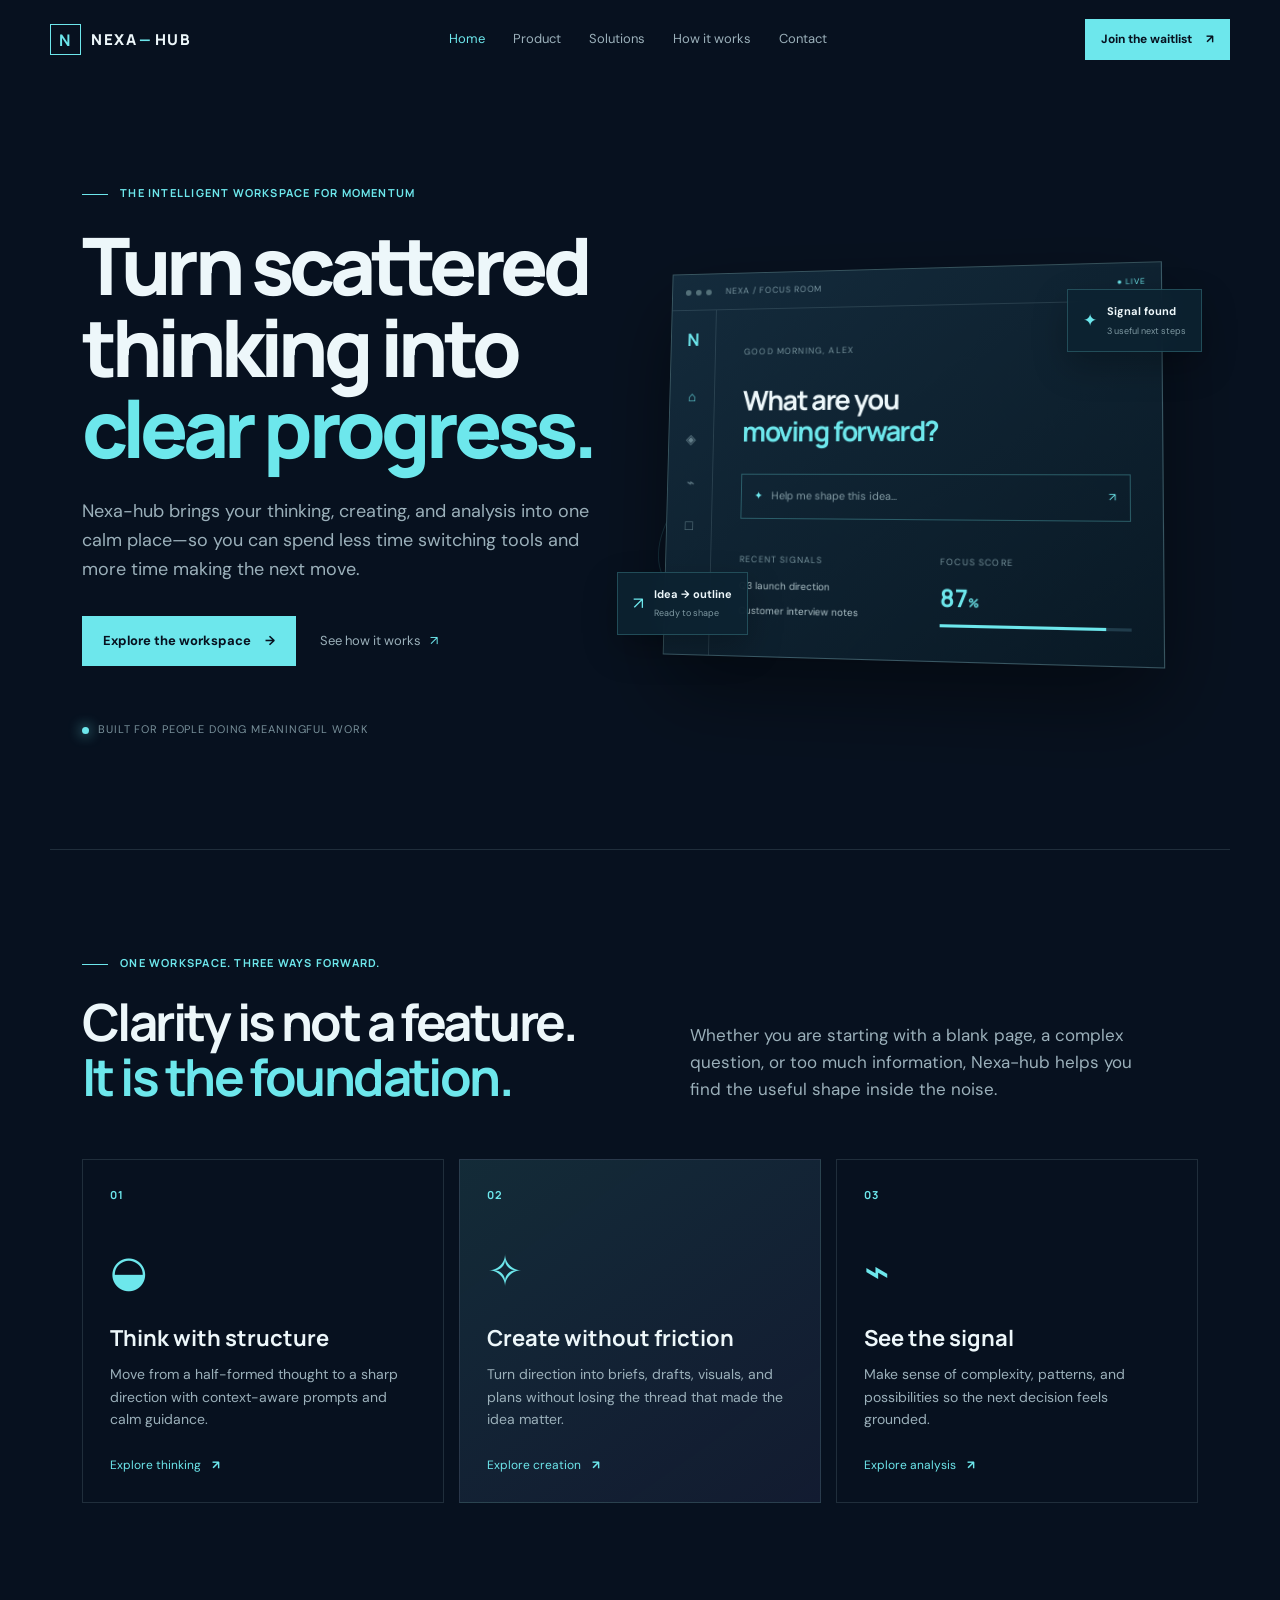
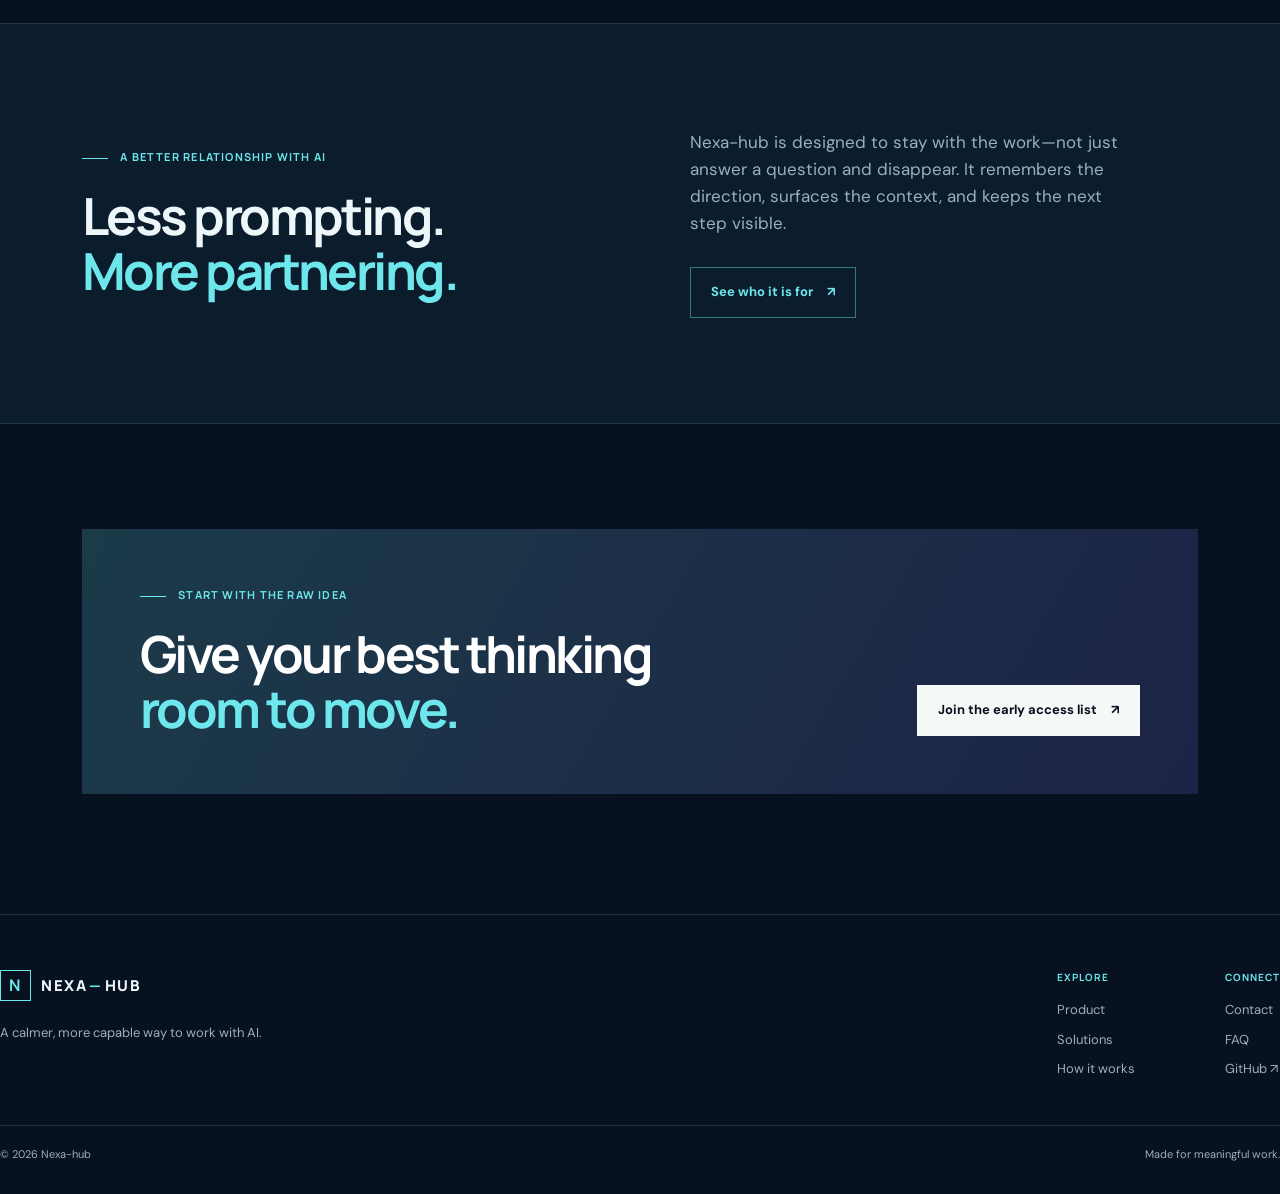
==== commit 5cfeb356: "feat: add small assistant only to process page" ====
--- a/index.html
+++ b/index.html
@@ -1 +1 @@
-<!doctype html><html lang="en"><head><meta charset="UTF-8"><meta name="viewport" content="width=device-width, initial-scale=1"><meta name="theme-color" content="#07111f"><meta name="description" content="Nexa-hub is the calm, capable AI workspace for turning ideas into clear next steps."><meta property="og:title" content="Nexa-hub — Make the next move clear"><meta property="og:description" content="Think, create and analyze in one focused AI workspace."><meta property="og:url" content="https://shilikhalile.github.io/Nexa-hub/"><link rel="canonical" href="https://shilikhalile.github.io/Nexa-hub/"><link rel="preconnect" href="https://fonts.googleapis.com"><link rel="preconnect" href="https://fonts.gstatic.com" crossorigin><link href="https://fonts.googleapis.com/css2?family=DM+Sans:wght@400;500;600;700&family=Manrope:wght@600;700;800&display=swap" rel="stylesheet"><link rel="stylesheet" href="style.css"><title>Nexa-hub — Make the next move clear</title></head><body><div class="progress" id="progress"></div><header class="site-header"><a class="brand" href="index.html" aria-label="Nexa-hub home"><span class="brand-mark">N</span><span>NEXA<span class="brand-dash">—</span>HUB</span></a><nav class="desktop-nav" aria-label="Main navigation"><a class="active" href="index.html">Home</a><a href="product.html">Product</a><a href="solutions.html">Solutions</a><a href="process.html">How it works</a><a href="https://nexa-ai-hub.higgsfield.app">Contact</a></nav><a class="button button-small button-primary header-cta" href="https://nexa-ai-hub.higgsfield.app">Join the waitlist <span>↗</span></a><button class="menu-toggle" id="menuToggle" aria-label="Open menu" aria-expanded="false"><i></i><i></i></button></header><div class="mobile-nav" id="mobileNav"><a href="index.html">Home</a><a href="product.html">Product</a><a href="solutions.html">Solutions</a><a href="process.html">How it works</a><a href="https://nexa-ai-hub.higgsfield.app">Contact</a><a class="button button-primary" href="https://nexa-ai-hub.higgsfield.app">Join the waitlist ↗</a></div><main><section class="hero section-wrap"><div class="hero-copy"><p class="eyebrow"><span></span> The intelligent workspace for momentum</p><h1>Turn scattered thinking into <em>clear progress.</em></h1><p class="hero-lede">Nexa-hub brings your thinking, creating, and analysis into one calm place—so you can spend less time switching tools and more time making the next move.</p><div class="hero-actions"><a class="button button-primary" href="https://3000-iq7opvgokw5wv3mw9s6xq-09272c6a.us1.manus.computer/">Ask Nexa now <span>→</span></a><a class="text-link" href="process.html">See how it works <span>↗</span></a></div><div class="hero-proof"><span class="proof-dot"></span><span>Built for people doing meaningful work</span></div></div><div class="hero-visual"><div class="glow"></div><div class="orbit orbit-one"></div><div class="orbit orbit-two"></div><div class="workspace-card"><div class="card-bar"><span class="window-dots"><i></i><i></i><i></i></span><span class="card-label">NEXA / FOCUS ROOM</span><span class="card-status">● LIVE</span></div><div class="workspace-body"><div class="workspace-sidebar"><strong>N</strong><span class="side-active">⌂</span><span>◈</span><span>⌁</span><span>□</span></div><div class="workspace-content"><p class="card-kicker">GOOD MORNING, ALEX</p><h2>What are you<br><strong>moving forward?</strong></h2><div class="prompt-line"><span class="prompt-icon">✦</span><span>Help me shape this idea...</span><span class="prompt-send">↗</span></div><div class="card-columns"><div><small>RECENT SIGNALS</small><p>Q3 launch direction</p><p>Customer interview notes</p></div><div><small>FOCUS SCORE</small><b>87<span>%</span></b><div class="score-line"><i></i></div></div></div></div></div></div><div class="floating-note note-one"><span>✦</span><div><b>Signal found</b><small>3 useful next steps</small></div></div><div class="floating-note note-two"><span>↗</span><div><b>Idea → outline</b><small>Ready to shape</small></div></div></div></section><section class="section-wrap section-intro"><div><p class="eyebrow"><span></span> One workspace. Three ways forward.</p><h2>Clarity is not a feature.<br><em>It is the foundation.</em></h2></div><p>Whether you are starting with a blank page, a complex question, or too much information, Nexa-hub helps you find the useful shape inside the noise.</p></section><section class="section-wrap feature-grid"><a class="feature-card" href="product.html#think"><span class="feature-number">01</span><div class="feature-icon">◒</div><h3>Think with structure</h3><p>Move from a half-formed thought to a sharp direction with context-aware prompts and calm guidance.</p><span class="card-link">Explore thinking <b>↗</b></span></a><a class="feature-card feature-card-accent" href="product.html#create"><span class="feature-number">02</span><div class="feature-icon">✧</div><h3>Create without friction</h3><p>Turn direction into briefs, drafts, visuals, and plans without losing the thread that made the idea matter.</p><span class="card-link">Explore creation <b>↗</b></span></a><a class="feature-card" href="product.html#analyze"><span class="feature-number">03</span><div class="feature-icon">⌁</div><h3>See the signal</h3><p>Make sense of complexity, patterns, and possibilities so the next decision feels grounded.</p><span class="card-link">Explore analysis <b>↗</b></span></a></section><section class="dark-band"><div class="section-wrap split-section"><div><p class="eyebrow"><span></span> A better relationship with AI</p><h2>Less prompting.<br><em>More partnering.</em></h2></div><div><p class="large-copy">Nexa-hub is designed to stay with the work—not just answer a question and disappear. It remembers the direction, surfaces the context, and keeps the next step visible.</p><a class="button button-outline" href="solutions.html">See who it is for <span>↗</span></a></div></div></section><section class="section-wrap cta-section"><div class="cta-card"><div><p class="eyebrow"><span></span> Start with the raw idea</p><h2>Give your best thinking<br><em>room to move.</em></h2></div><a class="button button-light" href="https://nexa-ai-hub.higgsfield.app">Join the early access list <span>↗</span></a></div></section></main><footer class="site-footer"><div><a class="brand" href="index.html"><span class="brand-mark">N</span><span>NEXA<span class="brand-dash">—</span>HUB</span></a><p>A calmer, more capable way to work with AI.</p></div><div class="footer-links"><div><small>EXPLORE</small><a href="product.html">Product</a><a href="solutions.html">Solutions</a><a href="process.html">How it works</a></div><div><small>CONNECT</small><a href="https://nexa-ai-hub.higgsfield.app">Contact</a><a href="https://nexa-ai-hub.higgsfield.app">FAQ</a><a href="https://github.com/Shilikhalile/Nexa-hub">GitHub ↗</a></div></div><div class="footer-bottom"><span>© <span data-year></span> Nexa-hub</span><span>Made for meaningful work.</span></div></footer><div class="toast" id="toast" role="status"></div><script src="script.js"></script></body></html>
+<!doctype html><html lang="en"><head><meta charset="UTF-8"><meta name="viewport" content="width=device-width, initial-scale=1"><meta name="theme-color" content="#07111f"><meta name="description" content="Nexa-hub is the calm, capable AI workspace for turning ideas into clear next steps."><meta property="og:title" content="Nexa-hub — Make the next move clear"><meta property="og:description" content="Think, create and analyze in one focused AI workspace."><meta property="og:url" content="https://shilikhalile.github.io/Nexa-hub/"><link rel="canonical" href="https://shilikhalile.github.io/Nexa-hub/"><link rel="preconnect" href="https://fonts.googleapis.com"><link rel="preconnect" href="https://fonts.gstatic.com" crossorigin><link href="https://fonts.googleapis.com/css2?family=DM+Sans:wght@400;500;600;700&family=Manrope:wght@600;700;800&display=swap" rel="stylesheet"><link rel="stylesheet" href="style.css"><title>Nexa-hub — Make the next move clear</title></head><body><div class="progress" id="progress"></div><header class="site-header"><a class="brand" href="index.html" aria-label="Nexa-hub home"><span class="brand-mark">N</span><span>NEXA<span class="brand-dash">—</span>HUB</span></a><nav class="desktop-nav" aria-label="Main navigation"><a class="active" href="index.html">Home</a><a href="product.html">Product</a><a href="solutions.html">Solutions</a><a href="process.html">How it works</a><a href="https://nexa-ai-hub.higgsfield.app">Contact</a></nav><a class="button button-small button-primary header-cta" href="https://nexa-ai-hub.higgsfield.app">Join the waitlist <span>↗</span></a><button class="menu-toggle" id="menuToggle" aria-label="Open menu" aria-expanded="false"><i></i><i></i></button></header><div class="mobile-nav" id="mobileNav"><a href="index.html">Home</a><a href="product.html">Product</a><a href="solutions.html">Solutions</a><a href="process.html">How it works</a><a href="https://nexa-ai-hub.higgsfield.app">Contact</a><a class="button button-primary" href="https://nexa-ai-hub.higgsfield.app">Join the waitlist ↗</a></div><main><section class="hero section-wrap"><div class="hero-copy"><p class="eyebrow"><span></span> The intelligent workspace for momentum</p><h1>Turn scattered thinking into <em>clear progress.</em></h1><p class="hero-lede">Nexa-hub brings your thinking, creating, and analysis into one calm place—so you can spend less time switching tools and more time making the next move.</p><div class="hero-actions"><a class="button button-primary" href="product.html">Explore the workspace <span>→</span></a><a class="text-link" href="process.html">See how it works <span>↗</span></a></div><div class="hero-proof"><span class="proof-dot"></span><span>Built for people doing meaningful work</span></div></div><div class="hero-visual"><div class="glow"></div><div class="orbit orbit-one"></div><div class="orbit orbit-two"></div><div class="workspace-card"><div class="card-bar"><span class="window-dots"><i></i><i></i><i></i></span><span class="card-label">NEXA / FOCUS ROOM</span><span class="card-status">● LIVE</span></div><div class="workspace-body"><div class="workspace-sidebar"><strong>N</strong><span class="side-active">⌂</span><span>◈</span><span>⌁</span><span>□</span></div><div class="workspace-content"><p class="card-kicker">GOOD MORNING, ALEX</p><h2>What are you<br><strong>moving forward?</strong></h2><div class="prompt-line"><span class="prompt-icon">✦</span><span>Help me shape this idea...</span><span class="prompt-send">↗</span></div><div class="card-columns"><div><small>RECENT SIGNALS</small><p>Q3 launch direction</p><p>Customer interview notes</p></div><div><small>FOCUS SCORE</small><b>87<span>%</span></b><div class="score-line"><i></i></div></div></div></div></div></div><div class="floating-note note-one"><span>✦</span><div><b>Signal found</b><small>3 useful next steps</small></div></div><div class="floating-note note-two"><span>↗</span><div><b>Idea → outline</b><small>Ready to shape</small></div></div></div></section><section class="section-wrap section-intro"><div><p class="eyebrow"><span></span> One workspace. Three ways forward.</p><h2>Clarity is not a feature.<br><em>It is the foundation.</em></h2></div><p>Whether you are starting with a blank page, a complex question, or too much information, Nexa-hub helps you find the useful shape inside the noise.</p></section><section class="section-wrap feature-grid"><a class="feature-card" href="product.html#think"><span class="feature-number">01</span><div class="feature-icon">◒</div><h3>Think with structure</h3><p>Move from a half-formed thought to a sharp direction with context-aware prompts and calm guidance.</p><span class="card-link">Explore thinking <b>↗</b></span></a><a class="feature-card feature-card-accent" href="product.html#create"><span class="feature-number">02</span><div class="feature-icon">✧</div><h3>Create without friction</h3><p>Turn direction into briefs, drafts, visuals, and plans without losing the thread that made the idea matter.</p><span class="card-link">Explore creation <b>↗</b></span></a><a class="feature-card" href="product.html#analyze"><span class="feature-number">03</span><div class="feature-icon">⌁</div><h3>See the signal</h3><p>Make sense of complexity, patterns, and possibilities so the next decision feels grounded.</p><span class="card-link">Explore analysis <b>↗</b></span></a></section><section class="dark-band"><div class="section-wrap split-section"><div><p class="eyebrow"><span></span> A better relationship with AI</p><h2>Less prompting.<br><em>More partnering.</em></h2></div><div><p class="large-copy">Nexa-hub is designed to stay with the work—not just answer a question and disappear. It remembers the direction, surfaces the context, and keeps the next step visible.</p><a class="button button-outline" href="solutions.html">See who it is for <span>↗</span></a></div></div></section><section class="section-wrap cta-section"><div class="cta-card"><div><p class="eyebrow"><span></span> Start with the raw idea</p><h2>Give your best thinking<br><em>room to move.</em></h2></div><a class="button button-light" href="https://nexa-ai-hub.higgsfield.app">Join the early access list <span>↗</span></a></div></section></main><footer class="site-footer"><div><a class="brand" href="index.html"><span class="brand-mark">N</span><span>NEXA<span class="brand-dash">—</span>HUB</span></a><p>A calmer, more capable way to work with AI.</p></div><div class="footer-links"><div><small>EXPLORE</small><a href="product.html">Product</a><a href="solutions.html">Solutions</a><a href="process.html">How it works</a></div><div><small>CONNECT</small><a href="https://nexa-ai-hub.higgsfield.app">Contact</a><a href="https://nexa-ai-hub.higgsfield.app">FAQ</a><a href="https://github.com/Shilikhalile/Nexa-hub">GitHub ↗</a></div></div><div class="footer-bottom"><span>© <span data-year></span> Nexa-hub</span><span>Made for meaningful work.</span></div></footer><div class="toast" id="toast" role="status"></div><script src="script.js"></script></body></html>
--- a/style.css
+++ b/style.css
@@ -2,3 +2,6 @@
 :root{--ink:#07111f;--ink-2:#0b1c2d;--text:#edf7fa;--muted:#9bb0ba;--line:rgba(185,221,228,.14);--cyan:#6de7ec;--violet:#9d8cff;--cream:#f4f8f6;--ease:cubic-bezier(.23,1,.32,1)}*{box-sizing:border-box}html{scroll-behavior:smooth}body{margin:0;background:var(--ink);color:var(--text);font-family:'DM Sans',sans-serif;line-height:1.6}a{color:inherit;text-decoration:none}button,input,textarea{font:inherit}.progress{height:3px;background:linear-gradient(90deg,var(--cyan),var(--violet));position:fixed;top:0;left:0;z-index:20;width:0}.section-wrap{max-width:1180px;margin:auto;padding-left:32px;padding-right:32px}.site-header{height:80px;padding:0 max(32px,calc((100vw - 1180px)/2));display:flex;align-items:center;gap:42px;border-bottom:1px solid transparent;position:relative;z-index:10;transition:.25s}.site-header.scrolled{background:rgba(7,17,31,.86);backdrop-filter:blur(14px);border-color:var(--line)}.brand{display:flex;align-items:center;gap:10px;font:800 15px Manrope;letter-spacing:.1em}.brand-mark{width:31px;height:31px;border:1px solid var(--cyan);display:grid;place-items:center;color:var(--cyan);font:700 16px Manrope}.brand-dash{color:var(--cyan);margin:0 2px}.desktop-nav{display:flex;gap:28px;margin:auto;font-size:13px;color:var(--muted)}.desktop-nav a,.footer-links a{transition:color .2s}.desktop-nav a:hover,.desktop-nav a.active,.footer-links a:hover{color:var(--cyan)}.button{display:inline-flex;align-items:center;gap:14px;padding:14px 20px;border:1px solid transparent;font-weight:700;font-size:13px;transition:transform .2s var(--ease),background .2s,border .2s}.button:hover{transform:translateY(-2px)}.button-primary{background:var(--cyan);color:var(--ink)}.button-primary:hover{background:#c5fbfa}.button-small{padding:10px 15px;font-size:12px}.button-outline{border-color:rgba(109,231,236,.45);color:var(--cyan)}.button-outline:hover{background:rgba(109,231,236,.08)}.button-light{background:var(--cream);color:var(--ink)}.menu-toggle,.mobile-nav{display:none}.hero{min-height:670px;padding-top:105px;padding-bottom:110px;display:grid;grid-template-columns:46% 54%;align-items:center;gap:10px}.eyebrow{color:var(--cyan);font:700 11px Manrope;letter-spacing:.11em;text-transform:uppercase;margin:0 0 24px}.eyebrow>span:first-child{display:inline-block;width:26px;height:1px;background:var(--cyan);vertical-align:middle;margin-right:9px}.hero h1,.page-hero h1{font:800 clamp(47px,6.2vw,80px)/1.03 Manrope;letter-spacing:-.06em;margin:0 0 28px;max-width:720px}.hero h1 em,.page-hero h1 em,h2 em{color:var(--cyan);font-style:normal}.hero-lede{font-size:18px;color:var(--muted);max-width:510px;margin:0 0 32px}.hero-actions{display:flex;align-items:center;gap:24px}.text-link{font-size:13px;color:var(--muted)}.text-link span{color:var(--cyan);margin-left:6px}.hero-proof{display:flex;gap:9px;align-items:center;color:#78909a;font-size:11px;margin-top:55px;text-transform:uppercase;letter-spacing:.08em}.proof-dot{width:7px;height:7px;background:var(--cyan);border-radius:50%;box-shadow:0 0 13px var(--cyan)}.hero-visual{height:480px;position:relative;display:grid;place-items:center;perspective:1000px}.glow{position:absolute;width:420px;height:420px;border-radius:50%;background:radial-gradient(circle,rgba(109,231,236,.18),transparent 66%);filter:blur(10px)}.orbit{position:absolute;border:1px solid rgba(109,231,236,.16);border-radius:50%;transform:rotate(-25deg);width:540px;height:220px}.orbit-two{width:440px;height:180px;transform:rotate(45deg);border-color:rgba(157,140,255,.14)}.workspace-card{position:relative;z-index:2;width:min(500px,92%);background:linear-gradient(145deg,#142b3c,#091925);border:1px solid rgba(178,238,240,.25);box-shadow:0 35px 80px rgba(0,0,0,.45);transform:rotateY(-8deg) rotateX(4deg);transition:transform .4s var(--ease)}.card-bar{height:38px;border-bottom:1px solid var(--line);display:flex;align-items:center;padding:0 14px;gap:15px;color:#7995a0;font-size:9px;letter-spacing:.1em}.window-dots{display:flex;gap:5px}.window-dots i{width:6px;height:6px;border-radius:50%;background:#54717a}.card-status{margin-left:auto;color:var(--cyan);font-size:8px}.workspace-body{display:flex;min-height:310px}.workspace-sidebar{width:48px;border-right:1px solid var(--line);display:flex;align-items:center;flex-direction:column;gap:22px;padding:18px 0;color:#66818c;font-size:14px}.workspace-sidebar strong{color:var(--cyan);font:700 18px Manrope;margin-bottom:15px}.side-active{color:var(--cyan)}.workspace-content{padding:28px 30px;flex:1}.card-kicker,.workspace-content small{font-size:9px;letter-spacing:.13em;color:#76929b}.workspace-content h2{font:700 28px/1.12 Manrope;margin:28px 0}.workspace-content h2 strong{color:var(--cyan)}.prompt-line{border:1px solid rgba(109,231,236,.3);padding:13px;display:flex;gap:9px;align-items:center;color:#829aa3;font-size:11px}.prompt-icon{color:var(--cyan)}.prompt-send{margin-left:auto;color:var(--cyan)}.card-columns{display:grid;grid-template-columns:1fr 1fr;gap:20px;margin-top:26px}.card-columns p{font-size:10px;color:#afc3c9;margin:9px 0}.card-columns b{display:block;font:700 24px Manrope;color:var(--cyan);margin-top:8px}.card-columns b span{font-size:12px}.score-line{height:3px;background:#203c4b;margin-top:10px}.score-line i{display:block;width:87%;height:100%;background:var(--cyan)}.floating-note{position:absolute;z-index:3;background:rgba(13,35,49,.9);border:1px solid rgba(109,231,236,.22);backdrop-filter:blur(12px);padding:13px 15px;display:flex;gap:10px;align-items:center;font-size:11px;box-shadow:0 14px 34px rgba(0,0,0,.25)}.floating-note>span{color:var(--cyan);font-size:17px}.floating-note b,.floating-note small{display:block}.floating-note small{color:#7f99a2;font-size:9px;margin-top:3px}.note-one{top:14%;right:1%}.note-two{bottom:14%;left:2%}.section-intro{padding-top:105px;padding-bottom:55px;display:grid;grid-template-columns:1fr 1fr;gap:100px;align-items:end;border-top:1px solid var(--line)}h2{font:700 clamp(32px,4vw,54px)/1.07 Manrope;letter-spacing:-.05em;margin:0} .section-intro>p,.large-copy{font-size:17px;color:var(--muted);max-width:450px;margin:0}.feature-grid{display:grid;grid-template-columns:repeat(3,1fr);gap:15px;padding-bottom:120px}.feature-card,.audience-card{border:1px solid var(--line);padding:27px;min-height:315px;transition:transform .25s var(--ease),border .25s,background .25s;display:flex;flex-direction:column}.feature-card:hover,.audience-card:hover{transform:translateY(-6px);border-color:rgba(109,231,236,.55)}.feature-card-accent{background:linear-gradient(145deg,rgba(109,231,236,.12),rgba(157,140,255,.08))}.feature-number,.product-index{font:700 11px Manrope;color:var(--cyan);letter-spacing:.1em}.feature-icon{font-size:43px;color:var(--cyan);margin:35px 0 18px}.feature-card h3{font:700 22px Manrope;margin:0 0 10px}.feature-card p,.audience-card p{font-size:14px;color:var(--muted);margin:0}.card-link{font-size:12px;color:var(--cyan);margin-top:auto;padding-top:25px}.card-link b{margin-left:8px}.dark-band{background:#0b1d2d;border-top:1px solid var(--line);border-bottom:1px solid var(--line)}.split-section{padding-top:105px;padding-bottom:105px;display:grid;grid-template-columns:1fr 1fr;gap:100px;align-items:center}.split-section .button{margin-top:30px}.cta-section{padding-top:105px;padding-bottom:120px}.cta-card{background:linear-gradient(120deg,#1b3b49,#1d2346);padding:58px;display:flex;justify-content:space-between;align-items:end;gap:40px}.cta-card h2{color:#fff}.site-footer{border-top:1px solid var(--line);padding-top:55px;padding-bottom:30px;display:grid;grid-template-columns:1fr 1fr;gap:45px;color:var(--muted)}.site-footer .brand{color:var(--text)}.site-footer p{font-size:13px;margin-top:22px}.footer-links{display:flex;gap:90px;justify-content:flex-end}.footer-links div{display:flex;flex-direction:column;gap:9px;font-size:13px}.footer-links small{font:700 10px Manrope;color:var(--cyan);letter-spacing:.1em;margin-bottom:7px}.footer-bottom{grid-column:1/-1;border-top:1px solid var(--line);padding-top:20px;font-size:11px;display:flex;justify-content:space-between}.page-hero{padding-top:110px;padding-bottom:100px}.page-hero h1{max-width:820px}.page-hero>p:last-child{max-width:620px;font-size:18px;color:var(--muted)}.product-list,.process-list{padding-bottom:120px}.product-row,.process-step{display:grid;grid-template-columns:75px 100px 1fr;gap:28px;padding:70px 0;border-top:1px solid var(--line);align-items:start}.product-row:first-child,.process-step:first-child{border-top:0}.product-symbol{font-size:50px;color:var(--cyan)}.product-row h2,.process-step h2{margin-bottom:20px}.product-row>div:last-child>p:not(.eyebrow),.process-step>div:last-child>p:last-child{color:var(--muted);max-width:610px}.check-list{list-style:none;padding:0;margin:25px 0 0;color:#c9dcdf;font-size:13px}.check-list li{margin:11px 0}.check-list li:before{content:'✓';color:var(--cyan);margin-right:10px}.centered-cta{text-align:center;padding-top:100px;padding-bottom:110px}.centered-cta h2{margin:18px auto 35px}.audience-grid{display:grid;grid-template-columns:repeat(3,1fr);gap:15px;padding-bottom:120px}.audience-card{min-height:360px}.audience-card h2{font-size:30px;margin:55px 0 18px}.audience-card a{color:var(--cyan);font-size:13px;margin-top:auto}.audience-card-highlight{background:linear-gradient(145deg,rgba(157,140,255,.15),rgba(109,231,236,.08))}.quote-section{padding-top:100px;padding-bottom:130px;max-width:900px}.quote-mark{font:800 100px/0 Manrope;color:var(--cyan);margin:0 0 25px}.quote-section blockquote{font:700 clamp(30px,4.2vw,55px)/1.1 Manrope;letter-spacing:-.05em;margin:0}.quote-byline{color:var(--muted);margin-top:28px}.step-number{font:700 36px Manrope;color:var(--cyan)}.process-step{grid-template-columns:100px 1fr}.process-step h2{font-size:43px}.contact-grid{display:grid;grid-template-columns:1fr 1fr;gap:110px;padding-bottom:130px}.contact-form{display:flex;flex-direction:column;gap:19px}.contact-form label{font-size:12px;color:var(--muted)}.contact-form input,.contact-form textarea{display:block;width:100%;margin-top:8px;background:#0d2232;border:1px solid var(--line);color:var(--text);padding:14px;outline:none}.contact-form input:focus,.contact-form textarea:focus{border-color:var(--cyan)}.contact-form small{font-size:11px;color:#708791}.faq details{border-top:1px solid var(--line);padding:20px 0}.faq details:last-child{border-bottom:1px solid var(--line)}.faq summary{cursor:pointer;font:600 16px Manrope}.faq details p{color:var(--muted);font-size:14px;margin-bottom:0}.toast{position:fixed;bottom:25px;right:25px;padding:14px 18px;background:var(--cyan);color:var(--ink);font-size:13px;font-weight:700;transform:translateY(20px);opacity:0;pointer-events:none;transition:.25s;z-index:30}.toast.show{transform:none;opacity:1}@media(max-width:800px){.site-header{padding:0 20px;height:72px}.desktop-nav,.header-cta{display:none}.menu-toggle{display:flex;margin-left:auto;background:none;border:0;flex-direction:column;gap:6px;padding:8px}.menu-toggle i{width:24px;height:1px;background:var(--cyan)}.mobile-nav{display:flex;position:absolute;top:72px;left:0;right:0;background:#0b1c2d;padding:22px;flex-direction:column;gap:18px;border-bottom:1px solid var(--line);transform:translateY(-20px);opacity:0;pointer-events:none;transition:.25s}.mobile-nav.open{transform:none;opacity:1;pointer-events:auto}.mobile-nav a{font-size:14px}.section-wrap{padding-left:20px;padding-right:20px}.hero{display:block;padding-top:75px}.hero h1,.page-hero h1{font-size:48px}.hero-visual{height:420px;margin-top:40px}.workspace-card{transform:none}.section-intro,.split-section,.contact-grid{grid-template-columns:1fr;gap:35px}.feature-grid,.audience-grid{grid-template-columns:1fr;padding-bottom:80px}.feature-card{min-height:260px}.cta-card{padding:35px;display:block}.cta-card .button{margin-top:30px}.site-footer{grid-template-columns:1fr;padding-top:40px}.footer-links{justify-content:flex-start;gap:50px}.footer-bottom{display:block}.footer-bottom span{display:block;margin-top:8px}.page-hero{padding-top:75px;padding-bottom:65px}.product-row{grid-template-columns:45px 55px 1fr;gap:12px;padding:48px 0}.product-symbol{font-size:34px}.product-row h2,.process-step h2{font-size:31px}.process-step{grid-template-columns:55px 1fr;gap:15px;padding:45px 0}.centered-cta{padding:75px 20px}.quote-section{padding-top:70px;padding-bottom:90px}.hero-proof{margin-top:35px}.note-one{right:-2%;top:7%;}.note-two{left:-2%;bottom:7%}.floating-note{transform:scale(.84)}.card-columns{gap:10px}.workspace-content{padding:22px 18px}}
 @media(max-width:460px){.hero h1,.page-hero h1{font-size:41px}.hero-actions{align-items:flex-start;flex-direction:column;gap:18px}.hero-visual{height:360px}.workspace-body{min-height:260px}.workspace-content h2{font-size:22px;margin:20px 0}.workspace-sidebar{width:38px;gap:15px}.card-columns{display:none}.card-bar{font-size:8px}.floating-note{font-size:9px}.floating-note small{font-size:8px}.footer-links{gap:30px}.product-row{grid-template-columns:1fr}.product-index{margin-bottom:-10px}}
 @media(prefers-reduced-motion:reduce){*{scroll-behavior:auto!important;transition:none!important}}
+
+
+.process-chat{max-width:1180px;margin:0 auto;padding:100px 32px 120px;display:grid;grid-template-columns:1fr 1fr;gap:80px;align-items:center}.process-chat-heading h2{margin:0 0 20px}.process-chat-heading>p:last-child{max-width:390px;color:var(--muted);font-size:16px}.process-chat-box{border:1px solid rgba(109,231,236,.3);background:linear-gradient(145deg,#142b3c,#091925);box-shadow:0 25px 60px rgba(0,0,0,.3)}.process-chat-log{height:260px;overflow:auto;padding:18px;display:flex;flex-direction:column;gap:10px}.process-chat-message{max-width:88%;padding:10px 13px;border-radius:14px;font-size:13px;line-height:1.55;white-space:pre-wrap}.process-chat-message.bot{background:rgba(255,255,255,.08);color:#e4f2f3;border-bottom-left-radius:4px}.process-chat-message.user{align-self:flex-end;background:var(--cyan);color:var(--ink);border-bottom-right-radius:4px}.process-chat-suggestions{display:flex;flex-wrap:wrap;gap:7px;padding:0 18px 13px}.process-chat-suggestions button{border:1px solid var(--line);border-radius:999px;background:transparent;color:var(--muted);font-size:11px;padding:7px 10px;cursor:pointer}.process-chat-suggestions button:hover{border-color:var(--cyan);color:var(--cyan)}.process-chat-form{display:flex;gap:8px;border-top:1px solid var(--line);padding:12px}.process-chat-form input{min-width:0;flex:1;background:var(--ink);border:0;outline:0;color:var(--text);padding:11px;font-size:13px}.process-chat-form button{width:40px;border:0;background:var(--cyan);color:var(--ink);font-size:20px;cursor:pointer}@media(max-width:800px){.process-chat{grid-template-columns:1fr;gap:35px;padding:75px 20px 90px}}
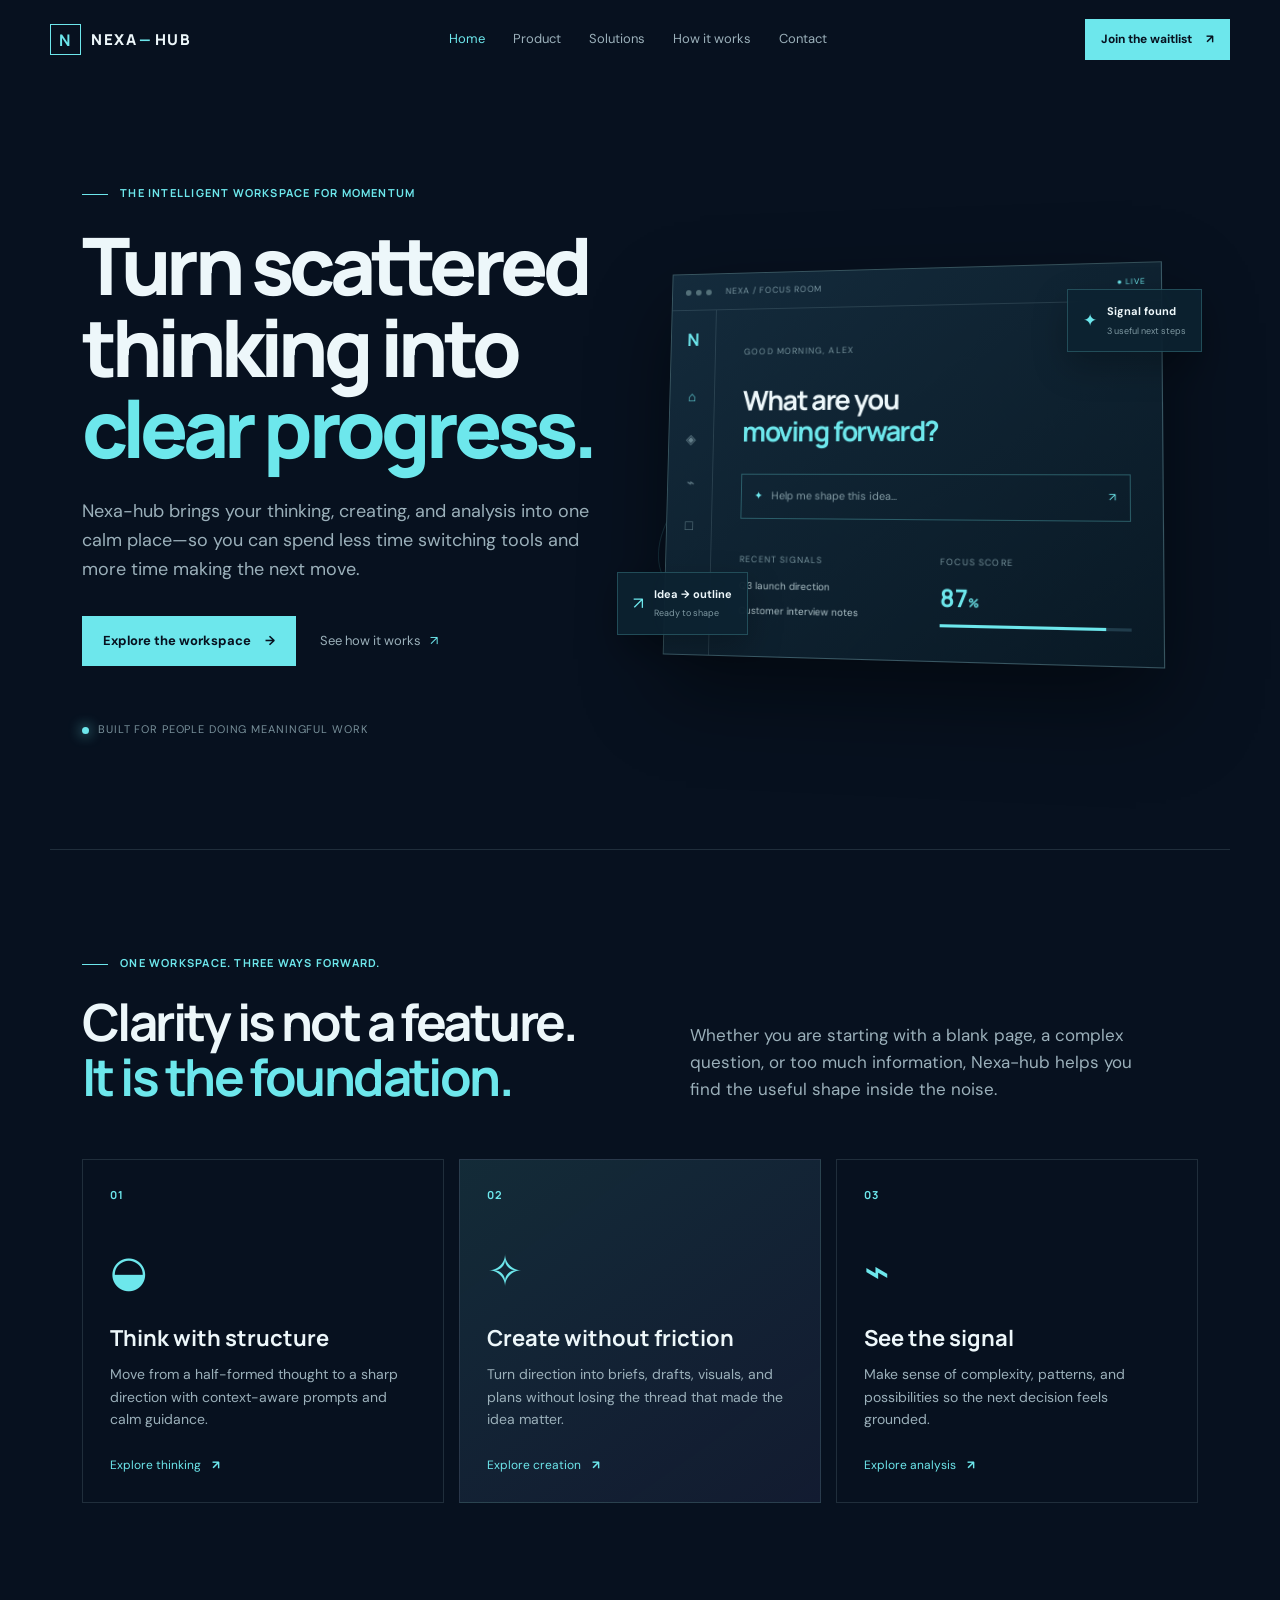
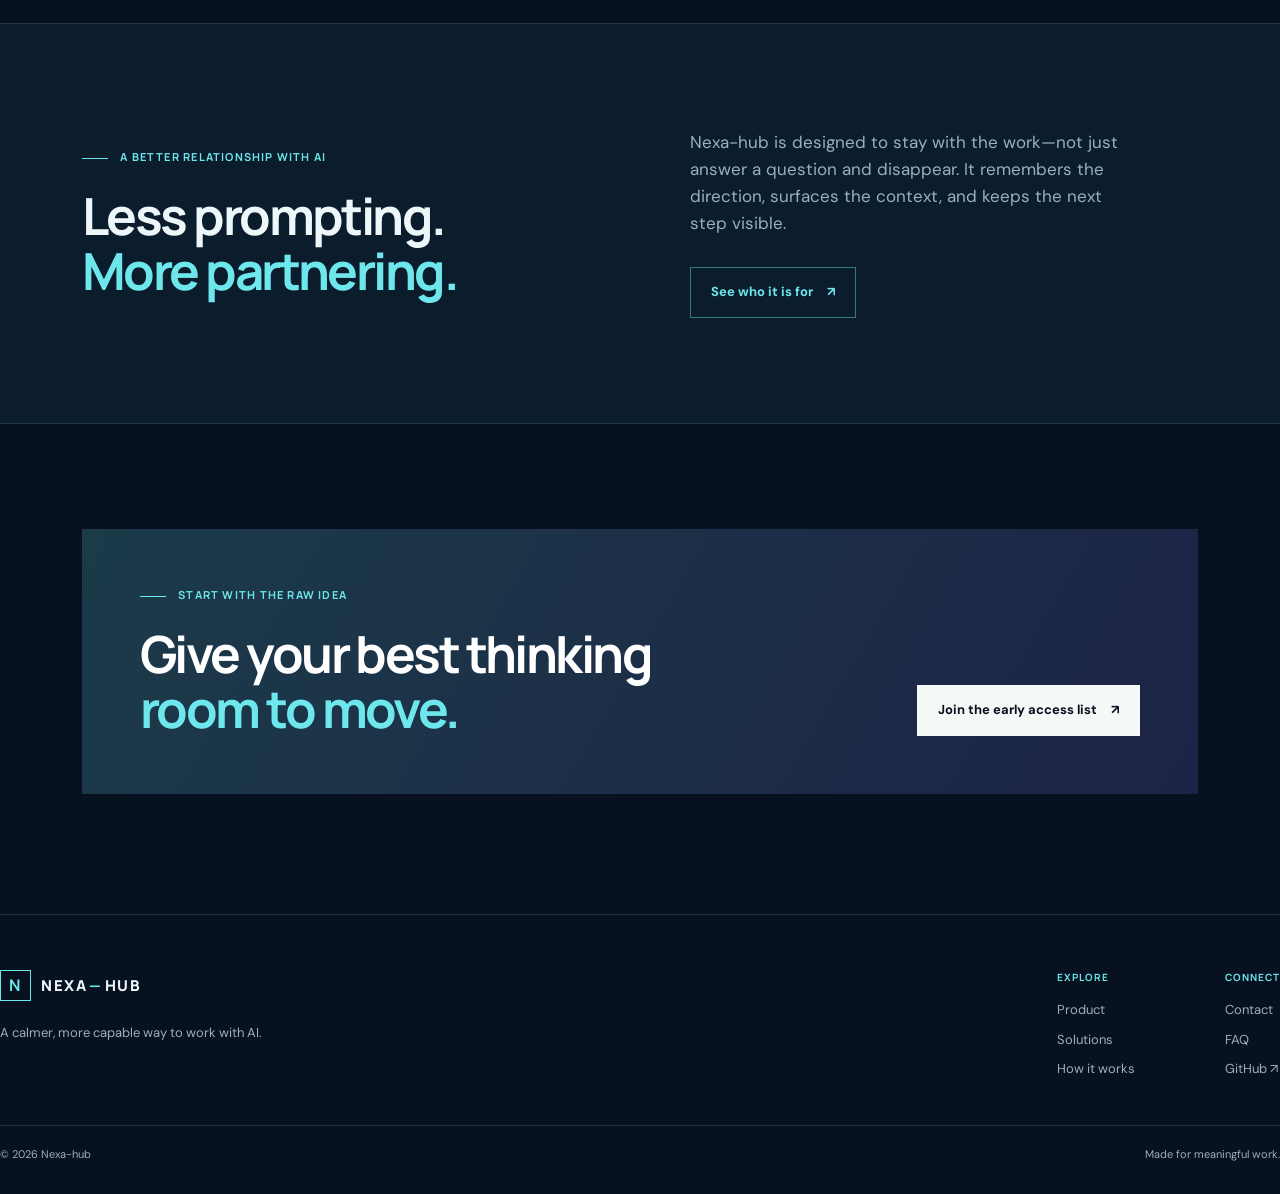
==== commit 0134320b: "feat: polish site motion and process chatbot" ====
--- a/index.html
+++ b/index.html
@@ -1 +1 @@
-<!doctype html><html lang="en"><head><meta charset="UTF-8"><meta name="viewport" content="width=device-width, initial-scale=1"><meta name="theme-color" content="#07111f"><meta name="description" content="Nexa-hub is the calm, capable AI workspace for turning ideas into clear next steps."><meta property="og:title" content="Nexa-hub — Make the next move clear"><meta property="og:description" content="Think, create and analyze in one focused AI workspace."><meta property="og:url" content="https://shilikhalile.github.io/Nexa-hub/"><link rel="canonical" href="https://shilikhalile.github.io/Nexa-hub/"><link rel="preconnect" href="https://fonts.googleapis.com"><link rel="preconnect" href="https://fonts.gstatic.com" crossorigin><link href="https://fonts.googleapis.com/css2?family=DM+Sans:wght@400;500;600;700&family=Manrope:wght@600;700;800&display=swap" rel="stylesheet"><link rel="stylesheet" href="style.css"><title>Nexa-hub — Make the next move clear</title></head><body><div class="progress" id="progress"></div><header class="site-header"><a class="brand" href="index.html" aria-label="Nexa-hub home"><span class="brand-mark">N</span><span>NEXA<span class="brand-dash">—</span>HUB</span></a><nav class="desktop-nav" aria-label="Main navigation"><a class="active" href="index.html">Home</a><a href="product.html">Product</a><a href="solutions.html">Solutions</a><a href="process.html">How it works</a><a href="https://nexa-ai-hub.higgsfield.app">Contact</a></nav><a class="button button-small button-primary header-cta" href="https://nexa-ai-hub.higgsfield.app">Join the waitlist <span>↗</span></a><button class="menu-toggle" id="menuToggle" aria-label="Open menu" aria-expanded="false"><i></i><i></i></button></header><div class="mobile-nav" id="mobileNav"><a href="index.html">Home</a><a href="product.html">Product</a><a href="solutions.html">Solutions</a><a href="process.html">How it works</a><a href="https://nexa-ai-hub.higgsfield.app">Contact</a><a class="button button-primary" href="https://nexa-ai-hub.higgsfield.app">Join the waitlist ↗</a></div><main><section class="hero section-wrap"><div class="hero-copy"><p class="eyebrow"><span></span> The intelligent workspace for momentum</p><h1>Turn scattered thinking into <em>clear progress.</em></h1><p class="hero-lede">Nexa-hub brings your thinking, creating, and analysis into one calm place—so you can spend less time switching tools and more time making the next move.</p><div class="hero-actions"><a class="button button-primary" href="product.html">Explore the workspace <span>→</span></a><a class="text-link" href="process.html">See how it works <span>↗</span></a></div><div class="hero-proof"><span class="proof-dot"></span><span>Built for people doing meaningful work</span></div></div><div class="hero-visual"><div class="glow"></div><div class="orbit orbit-one"></div><div class="orbit orbit-two"></div><div class="workspace-card"><div class="card-bar"><span class="window-dots"><i></i><i></i><i></i></span><span class="card-label">NEXA / FOCUS ROOM</span><span class="card-status">● LIVE</span></div><div class="workspace-body"><div class="workspace-sidebar"><strong>N</strong><span class="side-active">⌂</span><span>◈</span><span>⌁</span><span>□</span></div><div class="workspace-content"><p class="card-kicker">GOOD MORNING, ALEX</p><h2>What are you<br><strong>moving forward?</strong></h2><div class="prompt-line"><span class="prompt-icon">✦</span><span>Help me shape this idea...</span><span class="prompt-send">↗</span></div><div class="card-columns"><div><small>RECENT SIGNALS</small><p>Q3 launch direction</p><p>Customer interview notes</p></div><div><small>FOCUS SCORE</small><b>87<span>%</span></b><div class="score-line"><i></i></div></div></div></div></div></div><div class="floating-note note-one"><span>✦</span><div><b>Signal found</b><small>3 useful next steps</small></div></div><div class="floating-note note-two"><span>↗</span><div><b>Idea → outline</b><small>Ready to shape</small></div></div></div></section><section class="section-wrap section-intro"><div><p class="eyebrow"><span></span> One workspace. Three ways forward.</p><h2>Clarity is not a feature.<br><em>It is the foundation.</em></h2></div><p>Whether you are starting with a blank page, a complex question, or too much information, Nexa-hub helps you find the useful shape inside the noise.</p></section><section class="section-wrap feature-grid"><a class="feature-card" href="product.html#think"><span class="feature-number">01</span><div class="feature-icon">◒</div><h3>Think with structure</h3><p>Move from a half-formed thought to a sharp direction with context-aware prompts and calm guidance.</p><span class="card-link">Explore thinking <b>↗</b></span></a><a class="feature-card feature-card-accent" href="product.html#create"><span class="feature-number">02</span><div class="feature-icon">✧</div><h3>Create without friction</h3><p>Turn direction into briefs, drafts, visuals, and plans without losing the thread that made the idea matter.</p><span class="card-link">Explore creation <b>↗</b></span></a><a class="feature-card" href="product.html#analyze"><span class="feature-number">03</span><div class="feature-icon">⌁</div><h3>See the signal</h3><p>Make sense of complexity, patterns, and possibilities so the next decision feels grounded.</p><span class="card-link">Explore analysis <b>↗</b></span></a></section><section class="dark-band"><div class="section-wrap split-section"><div><p class="eyebrow"><span></span> A better relationship with AI</p><h2>Less prompting.<br><em>More partnering.</em></h2></div><div><p class="large-copy">Nexa-hub is designed to stay with the work—not just answer a question and disappear. It remembers the direction, surfaces the context, and keeps the next step visible.</p><a class="button button-outline" href="solutions.html">See who it is for <span>↗</span></a></div></div></section><section class="section-wrap cta-section"><div class="cta-card"><div><p class="eyebrow"><span></span> Start with the raw idea</p><h2>Give your best thinking<br><em>room to move.</em></h2></div><a class="button button-light" href="https://nexa-ai-hub.higgsfield.app">Join the early access list <span>↗</span></a></div></section></main><footer class="site-footer"><div><a class="brand" href="index.html"><span class="brand-mark">N</span><span>NEXA<span class="brand-dash">—</span>HUB</span></a><p>A calmer, more capable way to work with AI.</p></div><div class="footer-links"><div><small>EXPLORE</small><a href="product.html">Product</a><a href="solutions.html">Solutions</a><a href="process.html">How it works</a></div><div><small>CONNECT</small><a href="https://nexa-ai-hub.higgsfield.app">Contact</a><a href="https://nexa-ai-hub.higgsfield.app">FAQ</a><a href="https://github.com/Shilikhalile/Nexa-hub">GitHub ↗</a></div></div><div class="footer-bottom"><span>© <span data-year></span> Nexa-hub</span><span>Made for meaningful work.</span></div></footer><div class="toast" id="toast" role="status"></div><script src="script.js"></script></body></html>
+<!doctype html><html lang="en"><head><meta charset="UTF-8"><meta name="viewport" content="width=device-width, initial-scale=1"><meta name="theme-color" content="#07111f"><meta name="description" content="Nexa-hub is the calm, capable AI workspace for turning ideas into clear next steps."><meta property="og:title" content="Nexa-hub — Make the next move clear"><meta property="og:description" content="Think, create and analyze in one focused AI workspace."><meta property="og:url" content="https://shilikhalile.github.io/Nexa-hub/"><link rel="canonical" href="https://shilikhalile.github.io/Nexa-hub/"><link rel="preconnect" href="https://fonts.googleapis.com"><link rel="preconnect" href="https://fonts.gstatic.com" crossorigin><link href="https://fonts.googleapis.com/css2?family=DM+Sans:wght@400;500;600;700&family=Manrope:wght@600;700;800&display=swap" rel="stylesheet"><link rel="stylesheet" href="style.css"><title>Nexa-hub — Make the next move clear</title></head><body><div class="progress" id="progress"></div><header class="site-header"><a class="brand" href="index.html" aria-label="Nexa-hub home"><span class="brand-mark">N</span><span>NEXA<span class="brand-dash">—</span>HUB</span></a><nav class="desktop-nav" aria-label="Main navigation"><a class="active" href="index.html">Home</a><a href="product.html">Product</a><a href="solutions.html">Solutions</a><a href="process.html">How it works</a><a href="https://nexa-ai-hub.higgsfield.app">Contact</a></nav><a class="button button-small button-primary header-cta" href="https://nexa-ai-hub.higgsfield.app">Join the waitlist <span>↗</span></a><button class="menu-toggle" id="menuToggle" aria-label="Open menu" aria-expanded="false"><i></i><i></i></button></header><div class="mobile-nav" id="mobileNav"><a href="index.html">Home</a><a href="product.html">Product</a><a href="solutions.html">Solutions</a><a href="process.html">How it works</a><a href="https://nexa-ai-hub.higgsfield.app">Contact</a><a class="button button-primary" href="https://nexa-ai-hub.higgsfield.app">Join the waitlist ↗</a></div><main><section class="hero section-wrap"><div class="hero-copy"><p class="eyebrow"><span></span> The intelligent workspace for momentum</p><h1>Turn scattered thinking into <em>clear progress.</em></h1><p class="hero-lede">Nexa-hub brings your thinking, creating, and analysis into one calm place—so you can spend less time switching tools and more time making the next move.</p><div class="hero-actions"><a class="button button-primary" href="product.html">Explore the workspace <span>→</span></a><a class="text-link" href="process.html">See how it works <span>↗</span></a></div><div class="hero-proof"><span class="proof-dot"></span><span>Built for people doing meaningful work</span></div></div><div class="hero-visual"><div class="glow"></div><div class="orbit orbit-one"></div><div class="orbit orbit-two"></div><div class="workspace-card"><div class="card-bar"><span class="window-dots"><i></i><i></i><i></i></span><span class="card-label">NEXA / FOCUS ROOM</span><span class="card-status">● LIVE</span></div><div class="workspace-body"><div class="workspace-sidebar"><strong>N</strong><span class="side-active">⌂</span><span>◈</span><span>⌁</span><span>□</span></div><div class="workspace-content"><p class="card-kicker">GOOD MORNING, ALEX</p><h2>What are you<br><strong>moving forward?</strong></h2><div class="prompt-line"><span class="prompt-icon">✦</span><span>Help me shape this idea...</span><span class="prompt-send">↗</span></div><div class="card-columns"><div><small>RECENT SIGNALS</small><p>Q3 launch direction</p><p>Customer interview notes</p></div><div><small>FOCUS SCORE</small><b>87<span>%</span></b><div class="score-line"><i></i></div></div></div></div></div></div><div class="floating-note note-one"><span>✦</span><div><b>Signal found</b><small>3 useful next steps</small></div></div><div class="floating-note note-two"><span>↗</span><div><b>Idea → outline</b><small>Ready to shape</small></div></div></div></section><section class="section-wrap section-intro"><div><p class="eyebrow"><span></span> One workspace. Three ways forward.</p><h2>Clarity is not a feature.<br><em>It is the foundation.</em></h2></div><p>Whether you are starting with a blank page, a complex question, or too much information, Nexa-hub helps you find the useful shape inside the noise.</p></section><section class="section-wrap feature-grid"><a class="feature-card" href="product.html#think"><span class="feature-number">01</span><div class="feature-icon">◒</div><h3>Think with structure</h3><p>Move from a half-formed thought to a sharp direction with context-aware prompts and calm guidance.</p><span class="card-link">Explore thinking <b>↗</b></span></a><a class="feature-card feature-card-accent" href="product.html#create"><span class="feature-number">02</span><div class="feature-icon">✧</div><h3>Create without friction</h3><p>Turn direction into briefs, drafts, visuals, and plans without losing the thread that made the idea matter.</p><span class="card-link">Explore creation <b>↗</b></span></a><a class="feature-card" href="product.html#analyze"><span class="feature-number">03</span><div class="feature-icon">⌁</div><h3>See the signal</h3><p>Make sense of complexity, patterns, and possibilities so the next decision feels grounded.</p><span class="card-link">Explore analysis <b>↗</b></span></a></section><section class="dark-band"><div class="section-wrap split-section"><div><p class="eyebrow"><span></span> A better relationship with AI</p><h2>Less prompting.<br><em>More partnering.</em></h2></div><div><p class="large-copy">Nexa-hub is designed to stay with the work—not just answer a question and disappear. It remembers the direction, surfaces the context, and keeps the next step visible.</p><a class="button button-outline" href="solutions.html">See who it is for <span>↗</span></a></div></div></section><section class="section-wrap cta-section"><div class="cta-card"><div><p class="eyebrow"><span></span> Start with the raw idea</p><h2>Give your best thinking<br><em>room to move.</em></h2></div><a class="button button-light" href="https://nexa-ai-hub.higgsfield.app">Join the early access list <span>↗</span></a></div></section></main><footer class="site-footer"><div><a class="brand" href="index.html"><span class="brand-mark">N</span><span>NEXA<span class="brand-dash">—</span>HUB</span></a><p>A calmer, more capable way to work with AI.</p></div><div class="footer-links"><div><small>EXPLORE</small><a href="product.html">Product</a><a href="solutions.html">Solutions</a><a href="process.html">How it works</a></div><div><small>CONNECT</small><a href="https://nexa-ai-hub.higgsfield.app">Contact</a><a href="https://nexa-ai-hub.higgsfield.app">FAQ</a><a href="https://github.com/Shilikhalile/Nexa-hub">GitHub ↗</a></div></div><div class="footer-bottom"><span>© <span data-year></span> Nexa-hub</span><span>Made for meaningful work.</span></div></footer><div class="toast" id="toast" role="status"></div><script src="script.js?v=static-restore-2"></script></body></html>
--- a/style.css
+++ b/style.css
@@ -5,3 +5,6 @@
 
 
 .process-chat{max-width:1180px;margin:0 auto;padding:100px 32px 120px;display:grid;grid-template-columns:1fr 1fr;gap:80px;align-items:center}.process-chat-heading h2{margin:0 0 20px}.process-chat-heading>p:last-child{max-width:390px;color:var(--muted);font-size:16px}.process-chat-box{border:1px solid rgba(109,231,236,.3);background:linear-gradient(145deg,#142b3c,#091925);box-shadow:0 25px 60px rgba(0,0,0,.3)}.process-chat-log{height:260px;overflow:auto;padding:18px;display:flex;flex-direction:column;gap:10px}.process-chat-message{max-width:88%;padding:10px 13px;border-radius:14px;font-size:13px;line-height:1.55;white-space:pre-wrap}.process-chat-message.bot{background:rgba(255,255,255,.08);color:#e4f2f3;border-bottom-left-radius:4px}.process-chat-message.user{align-self:flex-end;background:var(--cyan);color:var(--ink);border-bottom-right-radius:4px}.process-chat-suggestions{display:flex;flex-wrap:wrap;gap:7px;padding:0 18px 13px}.process-chat-suggestions button{border:1px solid var(--line);border-radius:999px;background:transparent;color:var(--muted);font-size:11px;padding:7px 10px;cursor:pointer}.process-chat-suggestions button:hover{border-color:var(--cyan);color:var(--cyan)}.process-chat-form{display:flex;gap:8px;border-top:1px solid var(--line);padding:12px}.process-chat-form input{min-width:0;flex:1;background:var(--ink);border:0;outline:0;color:var(--text);padding:11px;font-size:13px}.process-chat-form button{width:40px;border:0;background:var(--cyan);color:var(--ink);font-size:20px;cursor:pointer}@media(max-width:800px){.process-chat{grid-template-columns:1fr;gap:35px;padding:75px 20px 90px}}
+
+/* Motion polish: subtle, fast, and disabled for reduced-motion users. */
+.reveal{opacity:0;transform:translateY(22px);transition:opacity .65s var(--ease),transform .65s var(--ease);transition-delay:var(--reveal-delay,0ms)}.reveal.is-visible{opacity:1;transform:none}.hero-copy,.hero-visual{animation:hero-in .8s var(--ease) both}.hero-visual{animation-delay:120ms}.workspace-card:hover{transform:rotateY(-3deg) rotateX(2deg) translateY(-5px)}.floating-note{animation:note-float 4.5s ease-in-out infinite}.note-two{animation-delay:1.1s}@keyframes hero-in{from{opacity:0;transform:translateY(18px)}to{opacity:1;transform:none}}@keyframes note-float{0%,100%{translate:0 0}50%{translate:0 -7px}}.process-chat-box{position:relative;overflow:hidden;transition:transform .3s var(--ease),box-shadow .3s var(--ease)}.process-chat-box:before{content:'';position:absolute;inset:-35%;background:radial-gradient(circle,rgba(109,231,236,.12),transparent 42%);pointer-events:none;animation:chat-glow 6s ease-in-out infinite}.process-chat-box>*{position:relative;z-index:1}.process-chat-box:hover{transform:translateY(-4px);box-shadow:0 30px 75px rgba(0,0,0,.4)}.process-chat-message{animation:message-in .28s var(--ease) both}.process-chat-suggestions button,.process-chat-form button{transition:transform .18s var(--ease),background .18s,border-color .18s,color .18s}.process-chat-suggestions button:hover{transform:translateY(-2px)}.process-chat-form button:hover{transform:translateY(-2px);box-shadow:0 6px 18px rgba(109,231,236,.25)}.process-chat-form button:active,.process-chat-suggestions button:active{transform:scale(.96)}.process-chat-form input:focus{box-shadow:0 0 0 2px rgba(109,231,236,.15)}.process-chat-message.typing{color:var(--cyan);font-style:italic}.process-chat-message.typing:after{content:' ...';animation:typing 1s steps(3,end) infinite}@keyframes message-in{from{opacity:0;transform:translateY(7px) scale(.98)}to{opacity:1;transform:none}}@keyframes chat-glow{0%,100%{transform:translate(-4%, -3%) scale(1)}50%{transform:translate(5%, 4%) scale(1.08)}}@keyframes typing{0%,100%{opacity:.35}50%{opacity:1}}@media(prefers-reduced-motion:reduce){.reveal,.hero-copy,.hero-visual,.floating-note,.process-chat-message,.process-chat-box:before{animation:none!important;transition:none!important;opacity:1;transform:none}.process-chat-message.typing:after{animation:none}}
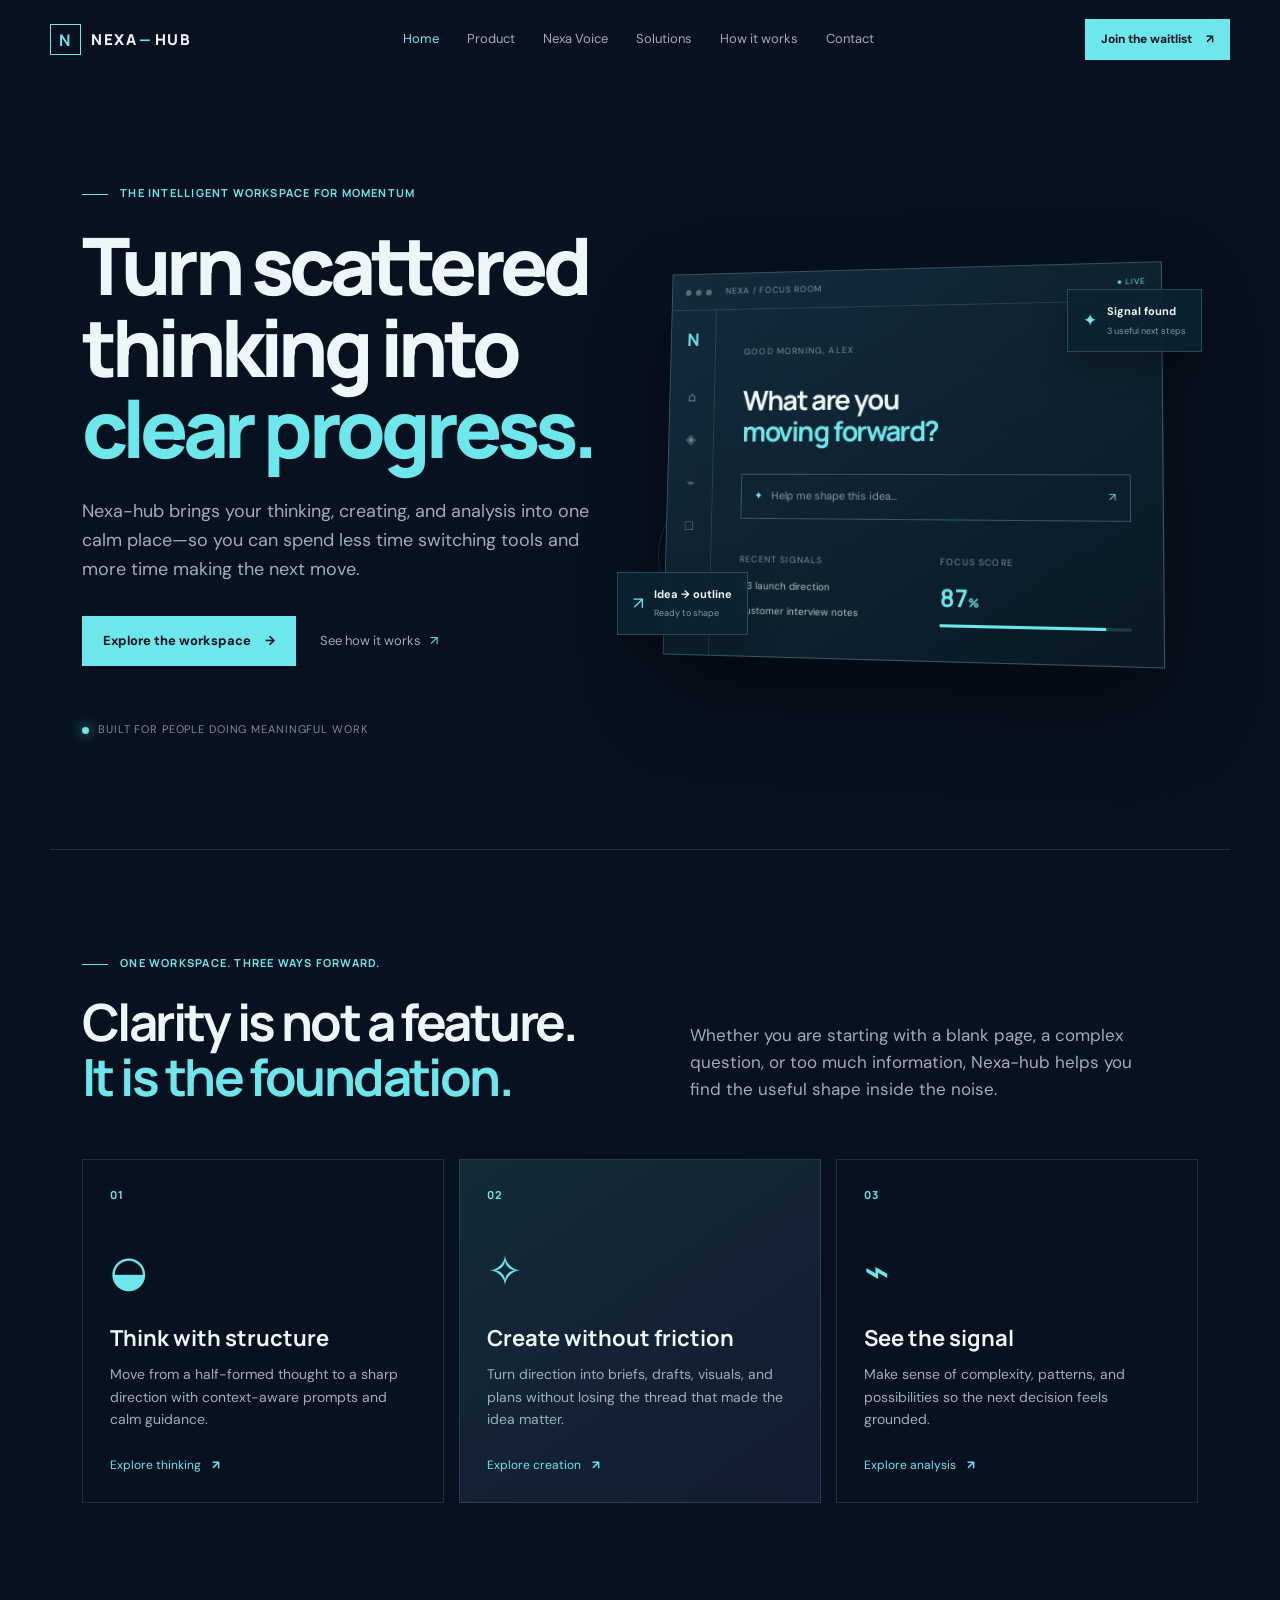
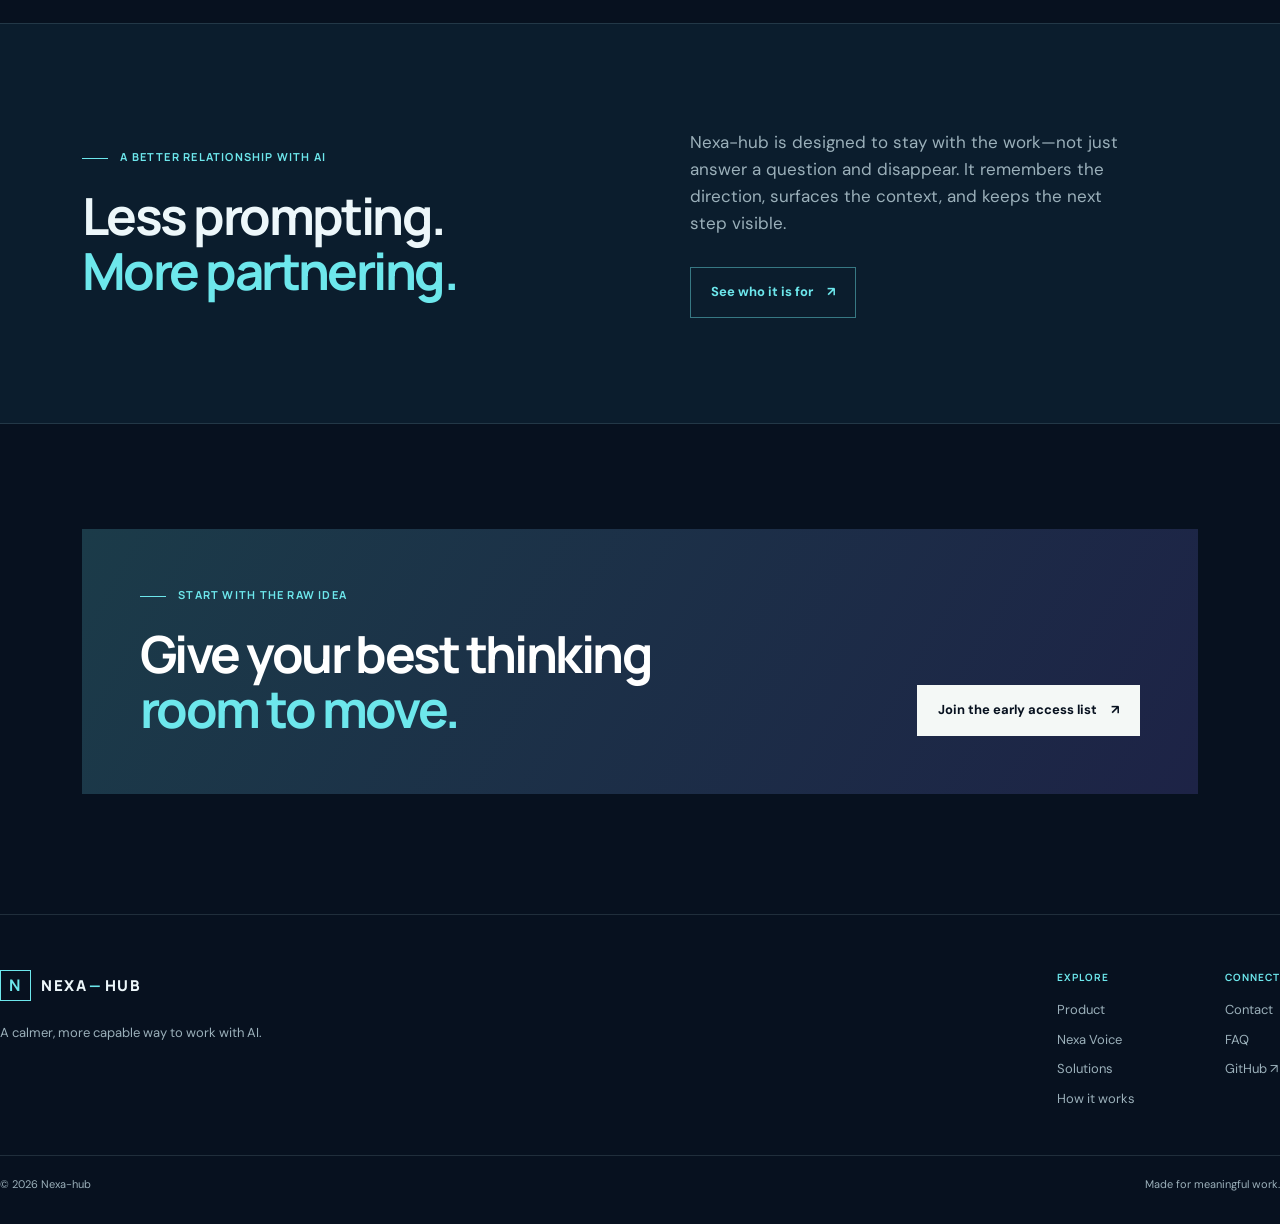
==== commit 66aa228a: "feat: add Nexa Voice interactive prototype" ====
--- a/index.html
+++ b/index.html
@@ -1 +1 @@
-<!doctype html><html lang="en"><head><meta charset="UTF-8"><meta name="viewport" content="width=device-width, initial-scale=1"><meta name="theme-color" content="#07111f"><meta name="description" content="Nexa-hub is the calm, capable AI workspace for turning ideas into clear next steps."><meta property="og:title" content="Nexa-hub — Make the next move clear"><meta property="og:description" content="Think, create and analyze in one focused AI workspace."><meta property="og:url" content="https://shilikhalile.github.io/Nexa-hub/"><link rel="canonical" href="https://shilikhalile.github.io/Nexa-hub/"><link rel="preconnect" href="https://fonts.googleapis.com"><link rel="preconnect" href="https://fonts.gstatic.com" crossorigin><link href="https://fonts.googleapis.com/css2?family=DM+Sans:wght@400;500;600;700&family=Manrope:wght@600;700;800&display=swap" rel="stylesheet"><link rel="stylesheet" href="style.css"><title>Nexa-hub — Make the next move clear</title></head><body><div class="progress" id="progress"></div><header class="site-header"><a class="brand" href="index.html" aria-label="Nexa-hub home"><span class="brand-mark">N</span><span>NEXA<span class="brand-dash">—</span>HUB</span></a><nav class="desktop-nav" aria-label="Main navigation"><a class="active" href="index.html">Home</a><a href="product.html">Product</a><a href="solutions.html">Solutions</a><a href="process.html">How it works</a><a href="https://nexa-ai-hub.higgsfield.app">Contact</a></nav><a class="button button-small button-primary header-cta" href="https://nexa-ai-hub.higgsfield.app">Join the waitlist <span>↗</span></a><button class="menu-toggle" id="menuToggle" aria-label="Open menu" aria-expanded="false"><i></i><i></i></button></header><div class="mobile-nav" id="mobileNav"><a href="index.html">Home</a><a href="product.html">Product</a><a href="solutions.html">Solutions</a><a href="process.html">How it works</a><a href="https://nexa-ai-hub.higgsfield.app">Contact</a><a class="button button-primary" href="https://nexa-ai-hub.higgsfield.app">Join the waitlist ↗</a></div><main><section class="hero section-wrap"><div class="hero-copy"><p class="eyebrow"><span></span> The intelligent workspace for momentum</p><h1>Turn scattered thinking into <em>clear progress.</em></h1><p class="hero-lede">Nexa-hub brings your thinking, creating, and analysis into one calm place—so you can spend less time switching tools and more time making the next move.</p><div class="hero-actions"><a class="button button-primary" href="product.html">Explore the workspace <span>→</span></a><a class="text-link" href="process.html">See how it works <span>↗</span></a></div><div class="hero-proof"><span class="proof-dot"></span><span>Built for people doing meaningful work</span></div></div><div class="hero-visual"><div class="glow"></div><div class="orbit orbit-one"></div><div class="orbit orbit-two"></div><div class="workspace-card"><div class="card-bar"><span class="window-dots"><i></i><i></i><i></i></span><span class="card-label">NEXA / FOCUS ROOM</span><span class="card-status">● LIVE</span></div><div class="workspace-body"><div class="workspace-sidebar"><strong>N</strong><span class="side-active">⌂</span><span>◈</span><span>⌁</span><span>□</span></div><div class="workspace-content"><p class="card-kicker">GOOD MORNING, ALEX</p><h2>What are you<br><strong>moving forward?</strong></h2><div class="prompt-line"><span class="prompt-icon">✦</span><span>Help me shape this idea...</span><span class="prompt-send">↗</span></div><div class="card-columns"><div><small>RECENT SIGNALS</small><p>Q3 launch direction</p><p>Customer interview notes</p></div><div><small>FOCUS SCORE</small><b>87<span>%</span></b><div class="score-line"><i></i></div></div></div></div></div></div><div class="floating-note note-one"><span>✦</span><div><b>Signal found</b><small>3 useful next steps</small></div></div><div class="floating-note note-two"><span>↗</span><div><b>Idea → outline</b><small>Ready to shape</small></div></div></div></section><section class="section-wrap section-intro"><div><p class="eyebrow"><span></span> One workspace. Three ways forward.</p><h2>Clarity is not a feature.<br><em>It is the foundation.</em></h2></div><p>Whether you are starting with a blank page, a complex question, or too much information, Nexa-hub helps you find the useful shape inside the noise.</p></section><section class="section-wrap feature-grid"><a class="feature-card" href="product.html#think"><span class="feature-number">01</span><div class="feature-icon">◒</div><h3>Think with structure</h3><p>Move from a half-formed thought to a sharp direction with context-aware prompts and calm guidance.</p><span class="card-link">Explore thinking <b>↗</b></span></a><a class="feature-card feature-card-accent" href="product.html#create"><span class="feature-number">02</span><div class="feature-icon">✧</div><h3>Create without friction</h3><p>Turn direction into briefs, drafts, visuals, and plans without losing the thread that made the idea matter.</p><span class="card-link">Explore creation <b>↗</b></span></a><a class="feature-card" href="product.html#analyze"><span class="feature-number">03</span><div class="feature-icon">⌁</div><h3>See the signal</h3><p>Make sense of complexity, patterns, and possibilities so the next decision feels grounded.</p><span class="card-link">Explore analysis <b>↗</b></span></a></section><section class="dark-band"><div class="section-wrap split-section"><div><p class="eyebrow"><span></span> A better relationship with AI</p><h2>Less prompting.<br><em>More partnering.</em></h2></div><div><p class="large-copy">Nexa-hub is designed to stay with the work—not just answer a question and disappear. It remembers the direction, surfaces the context, and keeps the next step visible.</p><a class="button button-outline" href="solutions.html">See who it is for <span>↗</span></a></div></div></section><section class="section-wrap cta-section"><div class="cta-card"><div><p class="eyebrow"><span></span> Start with the raw idea</p><h2>Give your best thinking<br><em>room to move.</em></h2></div><a class="button button-light" href="https://nexa-ai-hub.higgsfield.app">Join the early access list <span>↗</span></a></div></section></main><footer class="site-footer"><div><a class="brand" href="index.html"><span class="brand-mark">N</span><span>NEXA<span class="brand-dash">—</span>HUB</span></a><p>A calmer, more capable way to work with AI.</p></div><div class="footer-links"><div><small>EXPLORE</small><a href="product.html">Product</a><a href="solutions.html">Solutions</a><a href="process.html">How it works</a></div><div><small>CONNECT</small><a href="https://nexa-ai-hub.higgsfield.app">Contact</a><a href="https://nexa-ai-hub.higgsfield.app">FAQ</a><a href="https://github.com/Shilikhalile/Nexa-hub">GitHub ↗</a></div></div><div class="footer-bottom"><span>© <span data-year></span> Nexa-hub</span><span>Made for meaningful work.</span></div></footer><div class="toast" id="toast" role="status"></div><script src="script.js?v=static-restore-2"></script></body></html>
+<!doctype html><html lang="en"><head><meta charset="UTF-8"><meta name="viewport" content="width=device-width, initial-scale=1"><meta name="theme-color" content="#07111f"><meta name="description" content="Nexa-hub is the calm, capable AI workspace for turning ideas into clear next steps."><meta property="og:title" content="Nexa-hub — Make the next move clear"><meta property="og:description" content="Think, create and analyze in one focused AI workspace."><meta property="og:url" content="https://shilikhalile.github.io/Nexa-hub/"><link rel="canonical" href="https://shilikhalile.github.io/Nexa-hub/"><link rel="preconnect" href="https://fonts.googleapis.com"><link rel="preconnect" href="https://fonts.gstatic.com" crossorigin><link href="https://fonts.googleapis.com/css2?family=DM+Sans:wght@400;500;600;700&family=Manrope:wght@600;700;800&display=swap" rel="stylesheet"><link rel="stylesheet" href="style.css"><title>Nexa-hub — Make the next move clear</title></head><body><div class="progress" id="progress"></div><header class="site-header"><a class="brand" href="index.html" aria-label="Nexa-hub home"><span class="brand-mark">N</span><span>NEXA<span class="brand-dash">—</span>HUB</span></a><nav class="desktop-nav" aria-label="Main navigation"><a class="active" href="index.html">Home</a><a href="product.html">Product</a><a href="voice.html">Nexa Voice</a><a href="solutions.html">Solutions</a><a href="process.html">How it works</a><a href="https://nexa-ai-hub.higgsfield.app">Contact</a></nav><a class="button button-small button-primary header-cta" href="https://nexa-ai-hub.higgsfield.app">Join the waitlist <span>↗</span></a><button class="menu-toggle" id="menuToggle" aria-label="Open menu" aria-expanded="false"><i></i><i></i></button></header><div class="mobile-nav" id="mobileNav"><a href="index.html">Home</a><a href="product.html">Product</a><a href="voice.html">Nexa Voice</a><a href="solutions.html">Solutions</a><a href="process.html">How it works</a><a href="https://nexa-ai-hub.higgsfield.app">Contact</a><a class="button button-primary" href="https://nexa-ai-hub.higgsfield.app">Join the waitlist ↗</a></div><main><section class="hero section-wrap"><div class="hero-copy"><p class="eyebrow"><span></span> The intelligent workspace for momentum</p><h1>Turn scattered thinking into <em>clear progress.</em></h1><p class="hero-lede">Nexa-hub brings your thinking, creating, and analysis into one calm place—so you can spend less time switching tools and more time making the next move.</p><div class="hero-actions"><a class="button button-primary" href="product.html">Explore the workspace <span>→</span></a><a class="text-link" href="process.html">See how it works <span>↗</span></a></div><div class="hero-proof"><span class="proof-dot"></span><span>Built for people doing meaningful work</span></div></div><div class="hero-visual"><div class="glow"></div><div class="orbit orbit-one"></div><div class="orbit orbit-two"></div><div class="workspace-card"><div class="card-bar"><span class="window-dots"><i></i><i></i><i></i></span><span class="card-label">NEXA / FOCUS ROOM</span><span class="card-status">● LIVE</span></div><div class="workspace-body"><div class="workspace-sidebar"><strong>N</strong><span class="side-active">⌂</span><span>◈</span><span>⌁</span><span>□</span></div><div class="workspace-content"><p class="card-kicker">GOOD MORNING, ALEX</p><h2>What are you<br><strong>moving forward?</strong></h2><div class="prompt-line"><span class="prompt-icon">✦</span><span>Help me shape this idea...</span><span class="prompt-send">↗</span></div><div class="card-columns"><div><small>RECENT SIGNALS</small><p>Q3 launch direction</p><p>Customer interview notes</p></div><div><small>FOCUS SCORE</small><b>87<span>%</span></b><div class="score-line"><i></i></div></div></div></div></div></div><div class="floating-note note-one"><span>✦</span><div><b>Signal found</b><small>3 useful next steps</small></div></div><div class="floating-note note-two"><span>↗</span><div><b>Idea → outline</b><small>Ready to shape</small></div></div></div></section><section class="section-wrap section-intro"><div><p class="eyebrow"><span></span> One workspace. Three ways forward.</p><h2>Clarity is not a feature.<br><em>It is the foundation.</em></h2></div><p>Whether you are starting with a blank page, a complex question, or too much information, Nexa-hub helps you find the useful shape inside the noise.</p></section><section class="section-wrap feature-grid"><a class="feature-card" href="product.html#think"><span class="feature-number">01</span><div class="feature-icon">◒</div><h3>Think with structure</h3><p>Move from a half-formed thought to a sharp direction with context-aware prompts and calm guidance.</p><span class="card-link">Explore thinking <b>↗</b></span></a><a class="feature-card feature-card-accent" href="product.html#create"><span class="feature-number">02</span><div class="feature-icon">✧</div><h3>Create without friction</h3><p>Turn direction into briefs, drafts, visuals, and plans without losing the thread that made the idea matter.</p><span class="card-link">Explore creation <b>↗</b></span></a><a class="feature-card" href="product.html#analyze"><span class="feature-number">03</span><div class="feature-icon">⌁</div><h3>See the signal</h3><p>Make sense of complexity, patterns, and possibilities so the next decision feels grounded.</p><span class="card-link">Explore analysis <b>↗</b></span></a></section><section class="dark-band"><div class="section-wrap split-section"><div><p class="eyebrow"><span></span> A better relationship with AI</p><h2>Less prompting.<br><em>More partnering.</em></h2></div><div><p class="large-copy">Nexa-hub is designed to stay with the work—not just answer a question and disappear. It remembers the direction, surfaces the context, and keeps the next step visible.</p><a class="button button-outline" href="solutions.html">See who it is for <span>↗</span></a></div></div></section><section class="section-wrap cta-section"><div class="cta-card"><div><p class="eyebrow"><span></span> Start with the raw idea</p><h2>Give your best thinking<br><em>room to move.</em></h2></div><a class="button button-light" href="https://nexa-ai-hub.higgsfield.app">Join the early access list <span>↗</span></a></div></section></main><footer class="site-footer"><div><a class="brand" href="index.html"><span class="brand-mark">N</span><span>NEXA<span class="brand-dash">—</span>HUB</span></a><p>A calmer, more capable way to work with AI.</p></div><div class="footer-links"><div><small>EXPLORE</small><a href="product.html">Product</a><a href="voice.html">Nexa Voice</a><a href="solutions.html">Solutions</a><a href="process.html">How it works</a></div><div><small>CONNECT</small><a href="https://nexa-ai-hub.higgsfield.app">Contact</a><a href="https://nexa-ai-hub.higgsfield.app">FAQ</a><a href="https://github.com/Shilikhalile/Nexa-hub">GitHub ↗</a></div></div><div class="footer-bottom"><span>© <span data-year></span> Nexa-hub</span><span>Made for meaningful work.</span></div></footer><div class="toast" id="toast" role="status"></div><script src="script.js?v=static-restore-2"></script></body></html>
--- a/style.css
+++ b/style.css
@@ -8,3 +8,9 @@
 
 /* Motion polish: subtle, fast, and disabled for reduced-motion users. */
 .reveal{opacity:0;transform:translateY(22px);transition:opacity .65s var(--ease),transform .65s var(--ease);transition-delay:var(--reveal-delay,0ms)}.reveal.is-visible{opacity:1;transform:none}.hero-copy,.hero-visual{animation:hero-in .8s var(--ease) both}.hero-visual{animation-delay:120ms}.workspace-card:hover{transform:rotateY(-3deg) rotateX(2deg) translateY(-5px)}.floating-note{animation:note-float 4.5s ease-in-out infinite}.note-two{animation-delay:1.1s}@keyframes hero-in{from{opacity:0;transform:translateY(18px)}to{opacity:1;transform:none}}@keyframes note-float{0%,100%{translate:0 0}50%{translate:0 -7px}}.process-chat-box{position:relative;overflow:hidden;transition:transform .3s var(--ease),box-shadow .3s var(--ease)}.process-chat-box:before{content:'';position:absolute;inset:-35%;background:radial-gradient(circle,rgba(109,231,236,.12),transparent 42%);pointer-events:none;animation:chat-glow 6s ease-in-out infinite}.process-chat-box>*{position:relative;z-index:1}.process-chat-box:hover{transform:translateY(-4px);box-shadow:0 30px 75px rgba(0,0,0,.4)}.process-chat-message{animation:message-in .28s var(--ease) both}.process-chat-suggestions button,.process-chat-form button{transition:transform .18s var(--ease),background .18s,border-color .18s,color .18s}.process-chat-suggestions button:hover{transform:translateY(-2px)}.process-chat-form button:hover{transform:translateY(-2px);box-shadow:0 6px 18px rgba(109,231,236,.25)}.process-chat-form button:active,.process-chat-suggestions button:active{transform:scale(.96)}.process-chat-form input:focus{box-shadow:0 0 0 2px rgba(109,231,236,.15)}.process-chat-message.typing{color:var(--cyan);font-style:italic}.process-chat-message.typing:after{content:' ...';animation:typing 1s steps(3,end) infinite}@keyframes message-in{from{opacity:0;transform:translateY(7px) scale(.98)}to{opacity:1;transform:none}}@keyframes chat-glow{0%,100%{transform:translate(-4%, -3%) scale(1)}50%{transform:translate(5%, 4%) scale(1.08)}}@keyframes typing{0%,100%{opacity:.35}50%{opacity:1}}@media(prefers-reduced-motion:reduce){.reveal,.hero-copy,.hero-visual,.floating-note,.process-chat-message,.process-chat-box:before{animation:none!important;transition:none!important;opacity:1;transform:none}.process-chat-message.typing:after{animation:none}}
+
+/* Nexa Voice prototype */
+.voice-page{font-family:'DM Sans','Noto Sans Arabic',sans-serif}.voice-header{direction:ltr}.voice-header .desktop-nav{direction:ltr}.voice-shell{direction:rtl;min-height:650px;padding-top:92px;padding-bottom:90px;display:grid;grid-template-columns:.92fr 1.08fr;gap:80px;align-items:center}.voice-intro h1{font:800 clamp(54px,7vw,86px)/1.02 Manrope,'Noto Sans Arabic',sans-serif;letter-spacing:-.06em;margin:0 0 28px}.voice-intro h1 em{color:var(--cyan);font-style:normal}.voice-intro>p:not(.eyebrow){color:var(--muted);font-size:18px;max-width:455px;line-height:1.9}.voice-chips{display:flex;gap:8px;flex-wrap:wrap;margin-top:28px}.voice-chips span{border:1px solid var(--line);border-radius:99px;padding:7px 13px;color:#afc3c9;font-size:11px}.voice-console{direction:rtl;background:linear-gradient(145deg,#142b3c,#091925);border:1px solid rgba(178,238,240,.26);box-shadow:0 30px 90px rgba(0,0,0,.34);padding:20px 26px 22px;position:relative;overflow:hidden}.voice-console:before{content:'';position:absolute;inset:-40%;background:radial-gradient(circle,rgba(109,231,236,.11),transparent 42%);pointer-events:none}.voice-console>*{position:relative;z-index:1}.console-top{display:flex;justify-content:space-between;align-items:center;border-bottom:1px solid var(--line);padding-bottom:16px;color:#77949d;font:700 9px Manrope;letter-spacing:.12em}.console-top>div{display:flex;align-items:center;gap:8px}.live-dot{width:6px;height:6px;background:var(--cyan);border-radius:50%;box-shadow:0 0 12px var(--cyan)}.console-id{font-size:8px}.orb-stage{height:280px;display:grid;place-items:center;position:relative}.orb-orbit{position:absolute;border:1px solid rgba(109,231,236,.19);border-radius:50%;width:260px;height:100px;transform:rotate(24deg)}.orbit-b{width:215px;height:78px;transform:rotate(-38deg);border-color:rgba(157,140,255,.2)}.voice-orb{width:142px;height:142px;border:1px solid rgba(109,231,236,.65);border-radius:50%;background:radial-gradient(circle at 36% 28%,#c6ffff,#6de7ec 12%,#287e8b 58%,#0c2b3d 100%);color:var(--ink);box-shadow:0 0 0 14px rgba(109,231,236,.07),0 0 60px rgba(109,231,236,.32);cursor:pointer;position:relative;transition:transform .25s var(--ease),box-shadow .25s}.voice-orb:hover{transform:scale(1.05);box-shadow:0 0 0 18px rgba(109,231,236,.08),0 0 80px rgba(109,231,236,.42)}.orb-core{font:800 44px Manrope;letter-spacing:-.08em}.orb-ripple{position:absolute;inset:-25px;border:1px solid rgba(109,231,236,.23);border-radius:50%;opacity:0}.orb-stage.listening .voice-orb{animation:orb-pulse 1.35s ease-in-out infinite}.orb-stage.listening .orb-ripple{opacity:1;animation:ripple 1.35s ease-out infinite}.orb-stage.listening .orb-orbit{animation:orbit-spin 2.2s linear infinite}.voice-prompt{text-align:center;color:#819ba5;font-size:13px}.transcript{min-height:34px;text-align:center;color:#e9f7f7;font:600 18px/1.5 'Noto Sans Arabic',sans-serif;margin-top:14px}.console-actions{display:flex;justify-content:center;gap:10px;margin-top:16px}.button-ghost{background:transparent;border-color:var(--line);color:var(--muted)}.button-ghost:hover{border-color:var(--cyan);color:var(--cyan)}.voice-note{text-align:center;color:#617b85;font-size:10px;margin:17px 0 0}.voice-grid{direction:rtl;display:grid;grid-template-columns:1.15fr .85fr;gap:15px;padding-bottom:110px}.command-panel,.device-panel{border:1px solid var(--line);padding:28px;background:rgba(11,28,45,.5)}.panel-heading{display:flex;justify-content:space-between;align-items:flex-start;gap:20px}.panel-heading .eyebrow{margin-bottom:12px}.panel-heading h2{font-size:28px}.confidence,.history-count{color:var(--cyan);font:700 12px Manrope;padding-top:7px}.intent-card{display:flex;gap:15px;align-items:center;border:1px solid rgba(109,231,236,.24);background:rgba(109,231,236,.05);padding:18px;margin-top:28px}.intent-card[data-intent="UNKNOWN"]{border-color:rgba(157,140,255,.35)}.intent-icon{color:var(--cyan);font-size:25px}.intent-card small,.device-stats span{display:block;color:#75929b;font:700 9px Manrope;letter-spacing:.08em}.intent-card strong{display:block;font:700 18px Manrope;margin:6px 0}.intent-card p{color:var(--muted);font-size:13px;margin:0}.suggestions{display:flex;flex-wrap:wrap;gap:8px;margin-top:19px}.suggestions button{background:transparent;color:#a7bdc2;border:1px solid var(--line);border-radius:99px;padding:8px 11px;font-size:11px;cursor:pointer;transition:.2s}.suggestions button:hover{border-color:var(--cyan);color:var(--cyan);transform:translateY(-2px)}.system-ok{color:var(--cyan);font-size:11px;padding-top:7px}.device-stats{display:grid;grid-template-columns:1fr 1fr;gap:22px 20px;margin-top:32px}.device-stats strong{display:block;color:#e8f8f8;font:700 24px Manrope;margin:7px 0}.device-stats strong small{font-size:11px;color:var(--cyan)}.device-stats i{display:block;height:3px;background:#203c4b}.device-stats i b{display:block;height:100%;background:var(--cyan)}.recent-section{direction:rtl;padding-bottom:120px}.recent-list{border-top:1px solid var(--line);margin-top:30px}.empty-history{color:#6c8790;text-align:center;font-size:13px;padding:35px}.recent-item{display:flex;align-items:center;gap:14px;border-bottom:1px solid var(--line);padding:17px 4px}.recent-symbol{width:34px;height:34px;display:grid;place-items:center;color:var(--cyan);border:1px solid rgba(109,231,236,.3);font-size:18px}.recent-item strong,.recent-item small{display:block}.recent-item strong{font:700 14px Manrope}.recent-item small{color:var(--muted);font-size:11px;margin-top:3px}.recent-item time{margin-right:auto;color:#66808a;font-size:10px;direction:ltr}.voice-page .site-footer{direction:ltr}.voice-page .site-footer p{direction:rtl}.voice-page .footer-bottom{direction:ltr}
+@keyframes orb-pulse{0%,100%{transform:scale(1)}50%{transform:scale(1.06)}}@keyframes ripple{0%{transform:scale(.75);opacity:.8}100%{transform:scale(1.22);opacity:0}}@keyframes orbit-spin{to{transform:rotate(384deg)}}
+@media(max-width:800px){.voice-shell{display:block;padding-top:66px;padding-bottom:70px}.voice-intro h1{font-size:54px}.voice-intro>p:not(.eyebrow){font-size:16px}.voice-console{margin-top:45px;padding:16px}.voice-grid{grid-template-columns:1fr;padding-bottom:80px}.orb-stage{height:240px}.recent-section{padding-bottom:85px}.voice-page .site-footer{padding-left:20px;padding-right:20px}}
+@media(max-width:460px){.voice-intro h1{font-size:46px}.device-stats{grid-template-columns:1fr}.console-id{display:none}.voice-orb{width:124px;height:124px}.orb-orbit{width:220px}.voice-chips{gap:5px}}
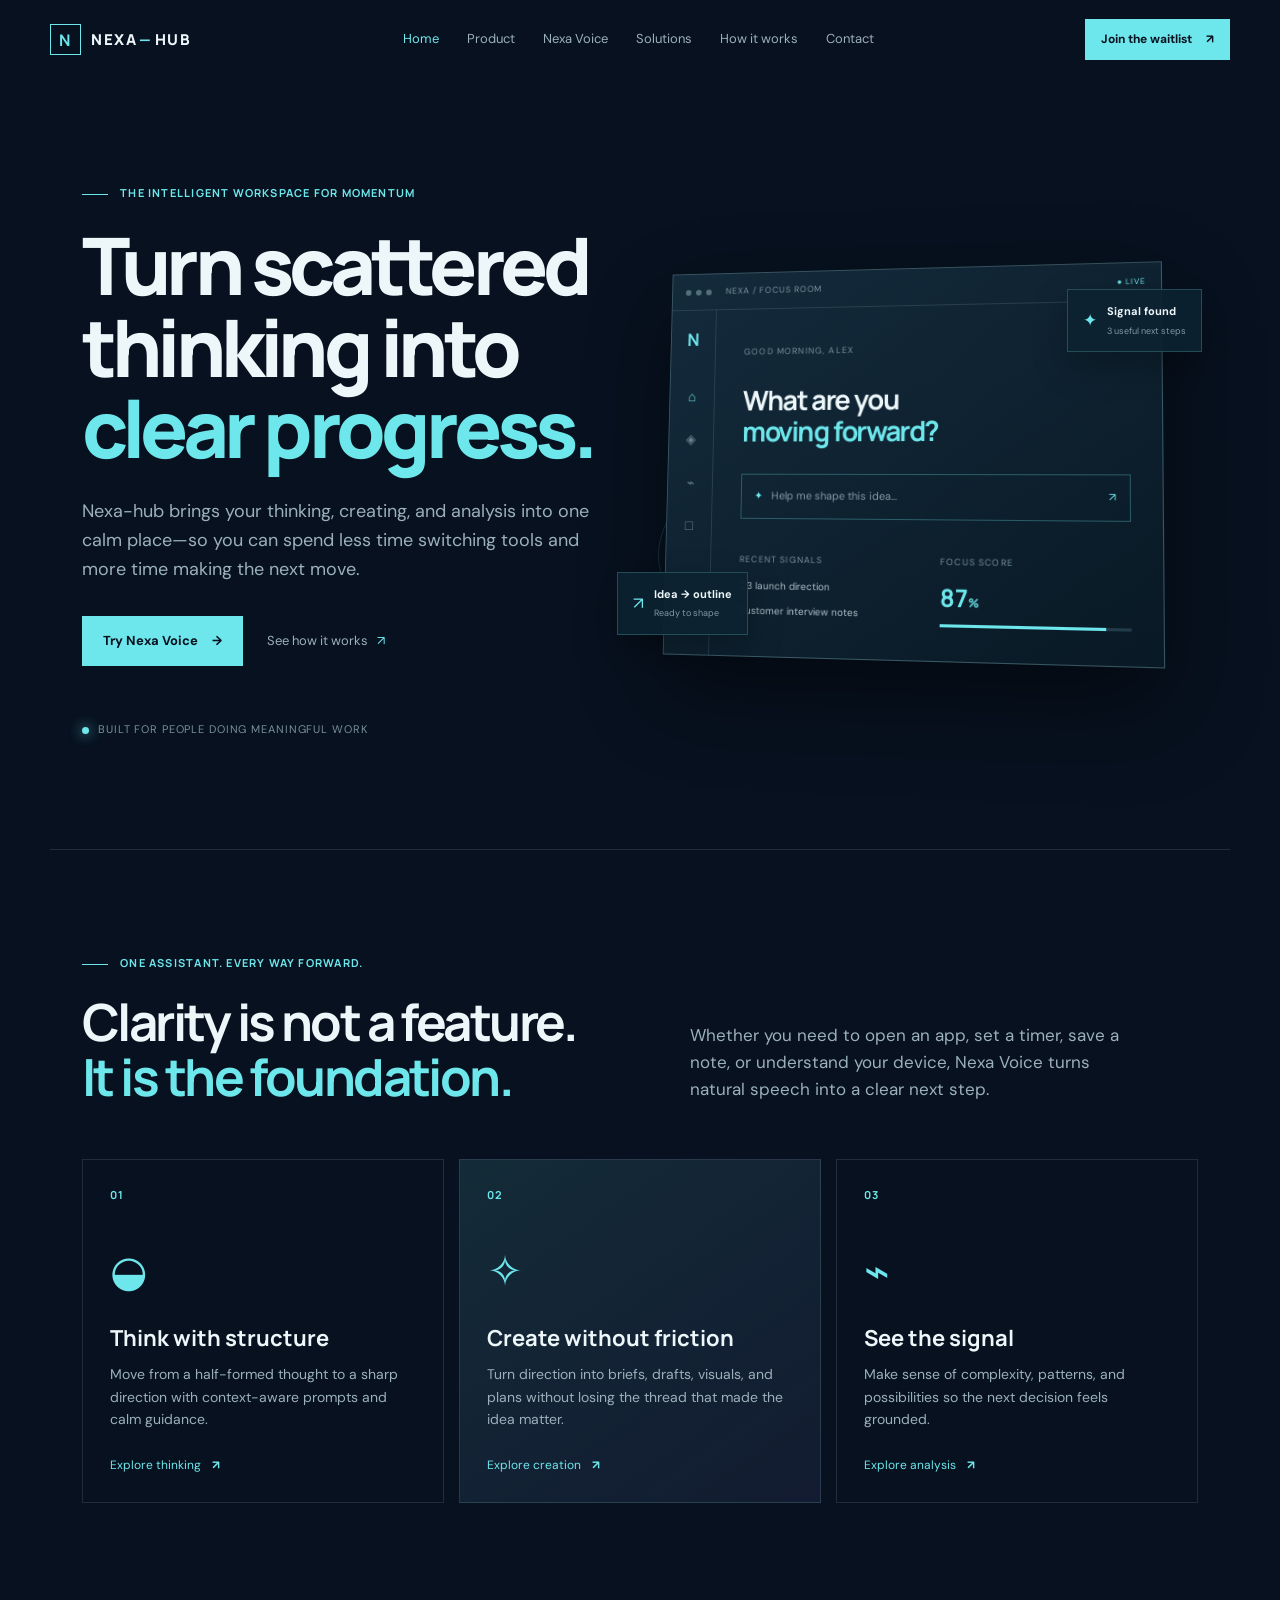
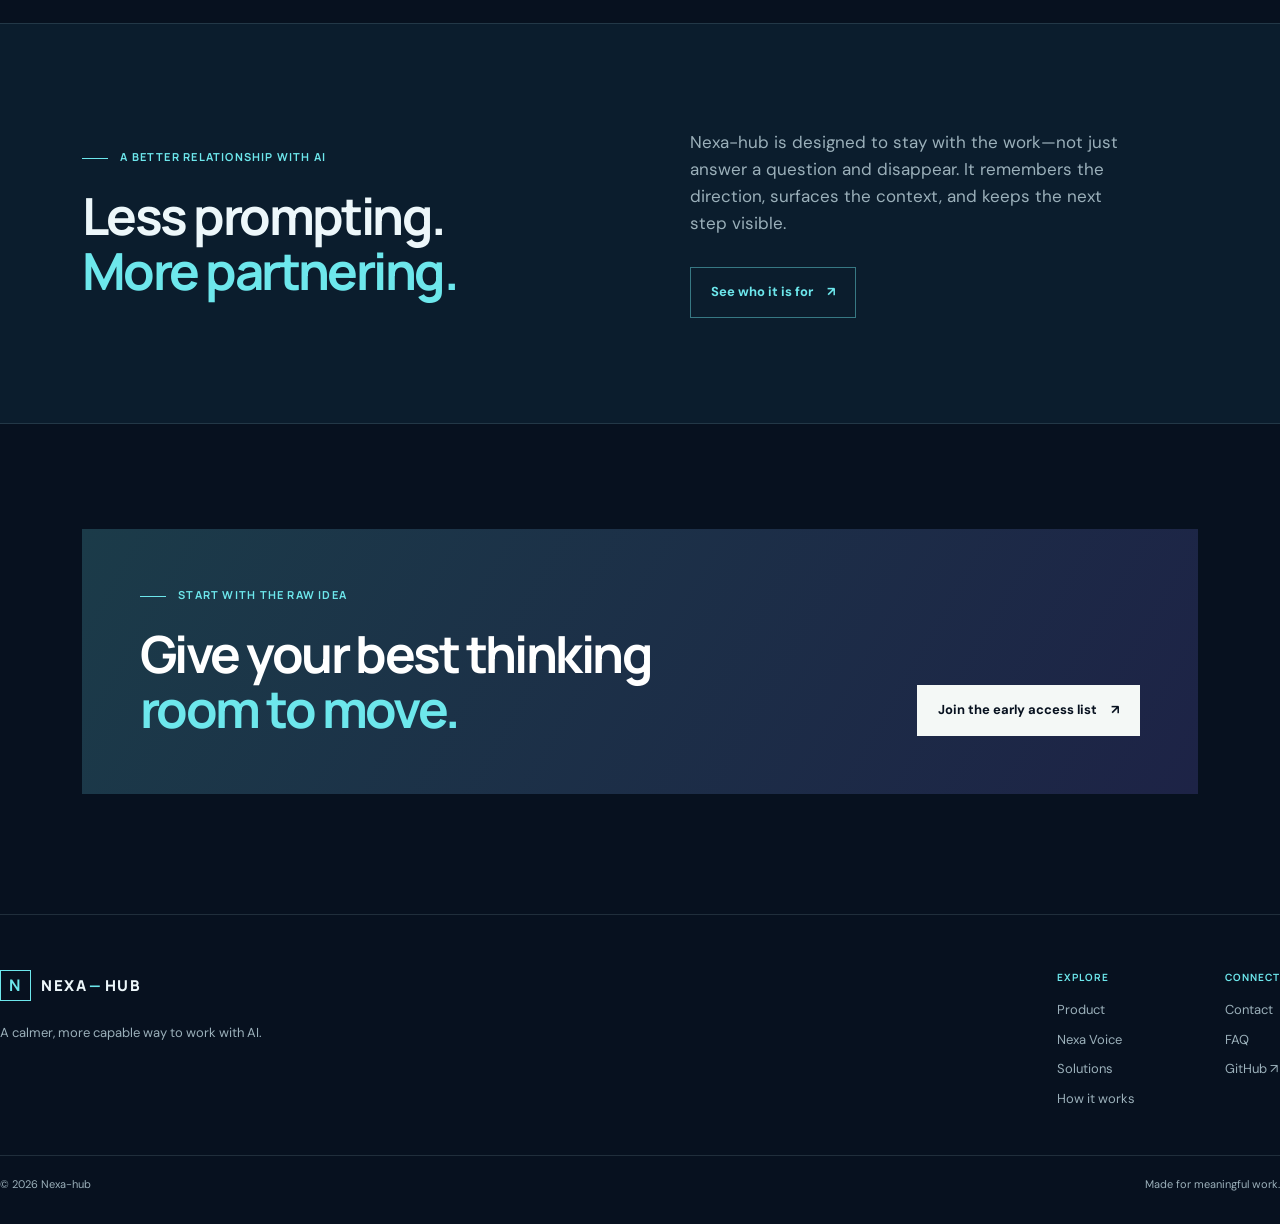
==== commit a941e382: "feat: make Nexa Voice the primary homepage experience" ====
--- a/index.html
+++ b/index.html
@@ -1 +1 @@
-<!doctype html><html lang="en"><head><meta charset="UTF-8"><meta name="viewport" content="width=device-width, initial-scale=1"><meta name="theme-color" content="#07111f"><meta name="description" content="Nexa-hub is the calm, capable AI workspace for turning ideas into clear next steps."><meta property="og:title" content="Nexa-hub — Make the next move clear"><meta property="og:description" content="Think, create and analyze in one focused AI workspace."><meta property="og:url" content="https://shilikhalile.github.io/Nexa-hub/"><link rel="canonical" href="https://shilikhalile.github.io/Nexa-hub/"><link rel="preconnect" href="https://fonts.googleapis.com"><link rel="preconnect" href="https://fonts.gstatic.com" crossorigin><link href="https://fonts.googleapis.com/css2?family=DM+Sans:wght@400;500;600;700&family=Manrope:wght@600;700;800&display=swap" rel="stylesheet"><link rel="stylesheet" href="style.css"><title>Nexa-hub — Make the next move clear</title></head><body><div class="progress" id="progress"></div><header class="site-header"><a class="brand" href="index.html" aria-label="Nexa-hub home"><span class="brand-mark">N</span><span>NEXA<span class="brand-dash">—</span>HUB</span></a><nav class="desktop-nav" aria-label="Main navigation"><a class="active" href="index.html">Home</a><a href="product.html">Product</a><a href="voice.html">Nexa Voice</a><a href="solutions.html">Solutions</a><a href="process.html">How it works</a><a href="https://nexa-ai-hub.higgsfield.app">Contact</a></nav><a class="button button-small button-primary header-cta" href="https://nexa-ai-hub.higgsfield.app">Join the waitlist <span>↗</span></a><button class="menu-toggle" id="menuToggle" aria-label="Open menu" aria-expanded="false"><i></i><i></i></button></header><div class="mobile-nav" id="mobileNav"><a href="index.html">Home</a><a href="product.html">Product</a><a href="voice.html">Nexa Voice</a><a href="solutions.html">Solutions</a><a href="process.html">How it works</a><a href="https://nexa-ai-hub.higgsfield.app">Contact</a><a class="button button-primary" href="https://nexa-ai-hub.higgsfield.app">Join the waitlist ↗</a></div><main><section class="hero section-wrap"><div class="hero-copy"><p class="eyebrow"><span></span> The intelligent workspace for momentum</p><h1>Turn scattered thinking into <em>clear progress.</em></h1><p class="hero-lede">Nexa-hub brings your thinking, creating, and analysis into one calm place—so you can spend less time switching tools and more time making the next move.</p><div class="hero-actions"><a class="button button-primary" href="product.html">Explore the workspace <span>→</span></a><a class="text-link" href="process.html">See how it works <span>↗</span></a></div><div class="hero-proof"><span class="proof-dot"></span><span>Built for people doing meaningful work</span></div></div><div class="hero-visual"><div class="glow"></div><div class="orbit orbit-one"></div><div class="orbit orbit-two"></div><div class="workspace-card"><div class="card-bar"><span class="window-dots"><i></i><i></i><i></i></span><span class="card-label">NEXA / FOCUS ROOM</span><span class="card-status">● LIVE</span></div><div class="workspace-body"><div class="workspace-sidebar"><strong>N</strong><span class="side-active">⌂</span><span>◈</span><span>⌁</span><span>□</span></div><div class="workspace-content"><p class="card-kicker">GOOD MORNING, ALEX</p><h2>What are you<br><strong>moving forward?</strong></h2><div class="prompt-line"><span class="prompt-icon">✦</span><span>Help me shape this idea...</span><span class="prompt-send">↗</span></div><div class="card-columns"><div><small>RECENT SIGNALS</small><p>Q3 launch direction</p><p>Customer interview notes</p></div><div><small>FOCUS SCORE</small><b>87<span>%</span></b><div class="score-line"><i></i></div></div></div></div></div></div><div class="floating-note note-one"><span>✦</span><div><b>Signal found</b><small>3 useful next steps</small></div></div><div class="floating-note note-two"><span>↗</span><div><b>Idea → outline</b><small>Ready to shape</small></div></div></div></section><section class="section-wrap section-intro"><div><p class="eyebrow"><span></span> One workspace. Three ways forward.</p><h2>Clarity is not a feature.<br><em>It is the foundation.</em></h2></div><p>Whether you are starting with a blank page, a complex question, or too much information, Nexa-hub helps you find the useful shape inside the noise.</p></section><section class="section-wrap feature-grid"><a class="feature-card" href="product.html#think"><span class="feature-number">01</span><div class="feature-icon">◒</div><h3>Think with structure</h3><p>Move from a half-formed thought to a sharp direction with context-aware prompts and calm guidance.</p><span class="card-link">Explore thinking <b>↗</b></span></a><a class="feature-card feature-card-accent" href="product.html#create"><span class="feature-number">02</span><div class="feature-icon">✧</div><h3>Create without friction</h3><p>Turn direction into briefs, drafts, visuals, and plans without losing the thread that made the idea matter.</p><span class="card-link">Explore creation <b>↗</b></span></a><a class="feature-card" href="product.html#analyze"><span class="feature-number">03</span><div class="feature-icon">⌁</div><h3>See the signal</h3><p>Make sense of complexity, patterns, and possibilities so the next decision feels grounded.</p><span class="card-link">Explore analysis <b>↗</b></span></a></section><section class="dark-band"><div class="section-wrap split-section"><div><p class="eyebrow"><span></span> A better relationship with AI</p><h2>Less prompting.<br><em>More partnering.</em></h2></div><div><p class="large-copy">Nexa-hub is designed to stay with the work—not just answer a question and disappear. It remembers the direction, surfaces the context, and keeps the next step visible.</p><a class="button button-outline" href="solutions.html">See who it is for <span>↗</span></a></div></div></section><section class="section-wrap cta-section"><div class="cta-card"><div><p class="eyebrow"><span></span> Start with the raw idea</p><h2>Give your best thinking<br><em>room to move.</em></h2></div><a class="button button-light" href="https://nexa-ai-hub.higgsfield.app">Join the early access list <span>↗</span></a></div></section></main><footer class="site-footer"><div><a class="brand" href="index.html"><span class="brand-mark">N</span><span>NEXA<span class="brand-dash">—</span>HUB</span></a><p>A calmer, more capable way to work with AI.</p></div><div class="footer-links"><div><small>EXPLORE</small><a href="product.html">Product</a><a href="voice.html">Nexa Voice</a><a href="solutions.html">Solutions</a><a href="process.html">How it works</a></div><div><small>CONNECT</small><a href="https://nexa-ai-hub.higgsfield.app">Contact</a><a href="https://nexa-ai-hub.higgsfield.app">FAQ</a><a href="https://github.com/Shilikhalile/Nexa-hub">GitHub ↗</a></div></div><div class="footer-bottom"><span>© <span data-year></span> Nexa-hub</span><span>Made for meaningful work.</span></div></footer><div class="toast" id="toast" role="status"></div><script src="script.js?v=static-restore-2"></script></body></html>
+<!doctype html><html lang="en"><head><meta charset="UTF-8"><meta name="viewport" content="width=device-width, initial-scale=1"><meta name="theme-color" content="#07111f"><meta name="description" content="Nexa Voice is a Tunisian-first voice assistant for your everyday device commands."><meta property="og:title" content="Nexa Voice — Say it. Nexa does it."><meta property="og:description" content="Speak naturally in Tunisian, Arabic, Français or English."><meta property="og:url" content="https://shilikhalile.github.io/Nexa-hub/"><link rel="canonical" href="https://shilikhalile.github.io/Nexa-hub/"><link rel="preconnect" href="https://fonts.googleapis.com"><link rel="preconnect" href="https://fonts.gstatic.com" crossorigin><link href="https://fonts.googleapis.com/css2?family=DM+Sans:wght@400;500;600;700&family=Manrope:wght@600;700;800&display=swap" rel="stylesheet"><link rel="stylesheet" href="style.css"><title>Nexa Voice — Say it. Nexa does it.</title></head><body><div class="progress" id="progress"></div><header class="site-header"><a class="brand" href="index.html" aria-label="Nexa-hub home"><span class="brand-mark">N</span><span>NEXA<span class="brand-dash">—</span>HUB</span></a><nav class="desktop-nav" aria-label="Main navigation"><a class="active" href="index.html">Home</a><a href="product.html">Product</a><a href="voice.html">Nexa Voice</a><a href="solutions.html">Solutions</a><a href="process.html">How it works</a><a href="https://nexa-ai-hub.higgsfield.app">Contact</a></nav><a class="button button-small button-primary header-cta" href="https://nexa-ai-hub.higgsfield.app">Join the waitlist <span>↗</span></a><button class="menu-toggle" id="menuToggle" aria-label="Open menu" aria-expanded="false"><i></i><i></i></button></header><div class="mobile-nav" id="mobileNav"><a href="index.html">Home</a><a href="product.html">Product</a><a href="voice.html">Nexa Voice</a><a href="solutions.html">Solutions</a><a href="process.html">How it works</a><a href="https://nexa-ai-hub.higgsfield.app">Contact</a><a class="button button-primary" href="https://nexa-ai-hub.higgsfield.app">Join the waitlist ↗</a></div><main><section class="hero section-wrap"><div class="hero-copy"><p class="eyebrow"><span></span> The intelligent workspace for momentum</p><h1>Turn scattered thinking into <em>clear progress.</em></h1><p class="hero-lede">Nexa-hub brings your thinking, creating, and analysis into one calm place—so you can spend less time switching tools and more time making the next move.</p><div class="hero-actions"><a class="button button-primary" href="voice.html">Try Nexa Voice <span>→</span></a><a class="text-link" href="process.html">See how it works <span>↗</span></a></div><div class="hero-proof"><span class="proof-dot"></span><span>Built for people doing meaningful work</span></div></div><div class="hero-visual"><div class="glow"></div><div class="orbit orbit-one"></div><div class="orbit orbit-two"></div><div class="workspace-card"><div class="card-bar"><span class="window-dots"><i></i><i></i><i></i></span><span class="card-label">NEXA / FOCUS ROOM</span><span class="card-status">● LIVE</span></div><div class="workspace-body"><div class="workspace-sidebar"><strong>N</strong><span class="side-active">⌂</span><span>◈</span><span>⌁</span><span>□</span></div><div class="workspace-content"><p class="card-kicker">GOOD MORNING, ALEX</p><h2>What are you<br><strong>moving forward?</strong></h2><div class="prompt-line"><span class="prompt-icon">✦</span><span>Help me shape this idea...</span><span class="prompt-send">↗</span></div><div class="card-columns"><div><small>RECENT SIGNALS</small><p>Q3 launch direction</p><p>Customer interview notes</p></div><div><small>FOCUS SCORE</small><b>87<span>%</span></b><div class="score-line"><i></i></div></div></div></div></div></div><div class="floating-note note-one"><span>✦</span><div><b>Signal found</b><small>3 useful next steps</small></div></div><div class="floating-note note-two"><span>↗</span><div><b>Idea → outline</b><small>Ready to shape</small></div></div></div></section><section class="section-wrap section-intro"><div><p class="eyebrow"><span></span> One assistant. Every way forward.</p><h2>Clarity is not a feature.<br><em>It is the foundation.</em></h2></div><p>Whether you need to open an app, set a timer, save a note, or understand your device, Nexa Voice turns natural speech into a clear next step.</p></section><section class="section-wrap feature-grid"><a class="feature-card" href="product.html#think"><span class="feature-number">01</span><div class="feature-icon">◒</div><h3>Think with structure</h3><p>Move from a half-formed thought to a sharp direction with context-aware prompts and calm guidance.</p><span class="card-link">Explore thinking <b>↗</b></span></a><a class="feature-card feature-card-accent" href="product.html#create"><span class="feature-number">02</span><div class="feature-icon">✧</div><h3>Create without friction</h3><p>Turn direction into briefs, drafts, visuals, and plans without losing the thread that made the idea matter.</p><span class="card-link">Explore creation <b>↗</b></span></a><a class="feature-card" href="product.html#analyze"><span class="feature-number">03</span><div class="feature-icon">⌁</div><h3>See the signal</h3><p>Make sense of complexity, patterns, and possibilities so the next decision feels grounded.</p><span class="card-link">Explore analysis <b>↗</b></span></a></section><section class="dark-band"><div class="section-wrap split-section"><div><p class="eyebrow"><span></span> A better relationship with AI</p><h2>Less prompting.<br><em>More partnering.</em></h2></div><div><p class="large-copy">Nexa-hub is designed to stay with the work—not just answer a question and disappear. It remembers the direction, surfaces the context, and keeps the next step visible.</p><a class="button button-outline" href="solutions.html">See who it is for <span>↗</span></a></div></div></section><section class="section-wrap cta-section"><div class="cta-card"><div><p class="eyebrow"><span></span> Start with the raw idea</p><h2>Give your best thinking<br><em>room to move.</em></h2></div><a class="button button-light" href="https://nexa-ai-hub.higgsfield.app">Join the early access list <span>↗</span></a></div></section></main><footer class="site-footer"><div><a class="brand" href="index.html"><span class="brand-mark">N</span><span>NEXA<span class="brand-dash">—</span>HUB</span></a><p>A calmer, more capable way to work with AI.</p></div><div class="footer-links"><div><small>EXPLORE</small><a href="product.html">Product</a><a href="voice.html">Nexa Voice</a><a href="solutions.html">Solutions</a><a href="process.html">How it works</a></div><div><small>CONNECT</small><a href="https://nexa-ai-hub.higgsfield.app">Contact</a><a href="https://nexa-ai-hub.higgsfield.app">FAQ</a><a href="https://github.com/Shilikhalile/Nexa-hub">GitHub ↗</a></div></div><div class="footer-bottom"><span>© <span data-year></span> Nexa-hub</span><span>Made for meaningful work.</span></div></footer><div class="toast" id="toast" role="status"></div><script src="script.js?v=static-restore-2"></script></body></html>
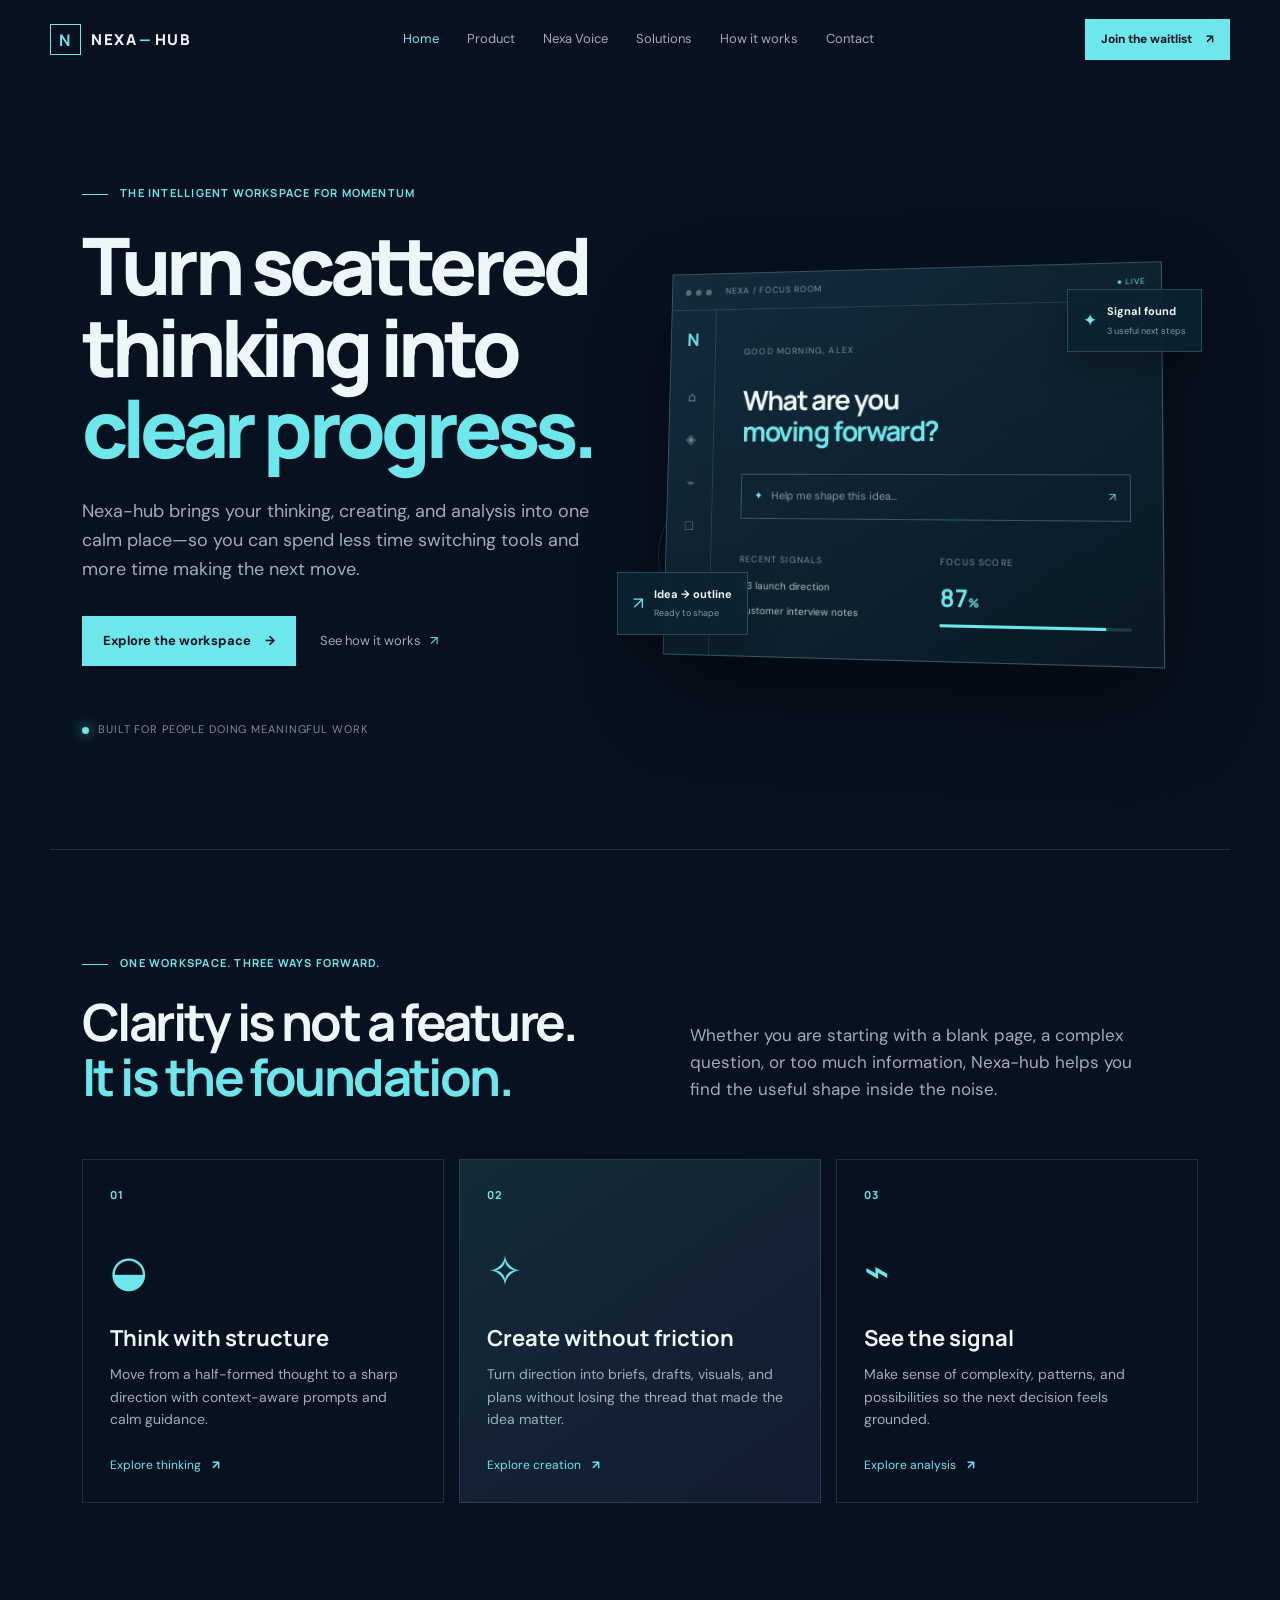
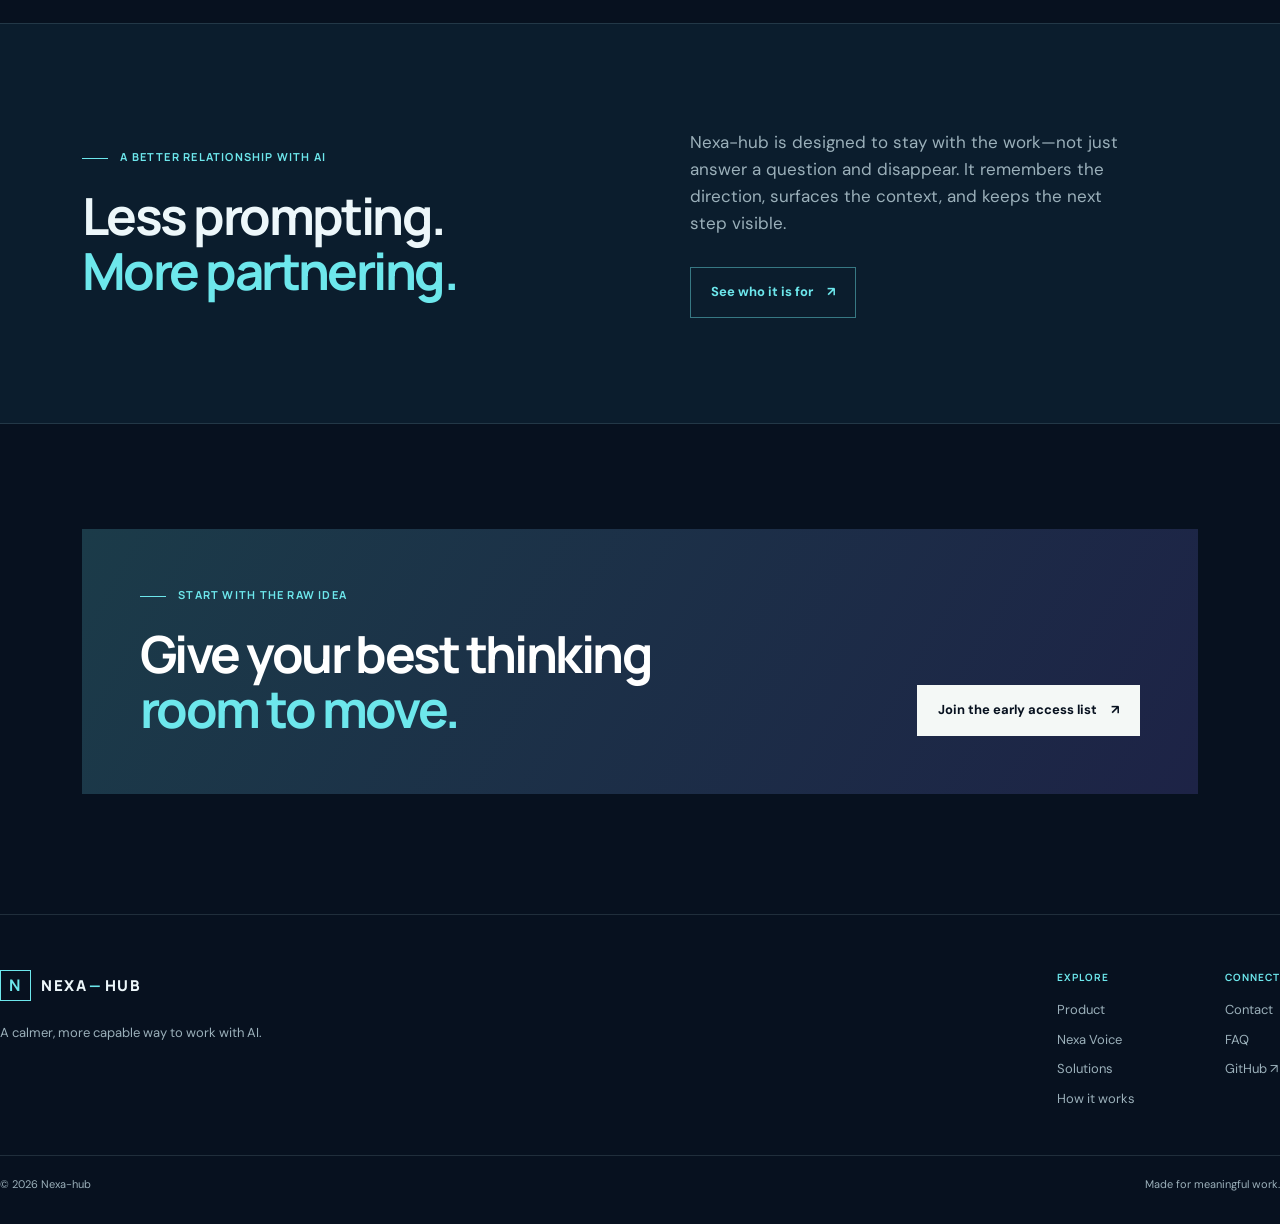
==== commit 2dc3767c: "Revert "feat: make Nexa Voice the primary homepage experience" This reverts commit a941e3828c08ee076" ====
--- a/index.html
+++ b/index.html
@@ -1 +1 @@
-<!doctype html><html lang="en"><head><meta charset="UTF-8"><meta name="viewport" content="width=device-width, initial-scale=1"><meta name="theme-color" content="#07111f"><meta name="description" content="Nexa Voice is a Tunisian-first voice assistant for your everyday device commands."><meta property="og:title" content="Nexa Voice — Say it. Nexa does it."><meta property="og:description" content="Speak naturally in Tunisian, Arabic, Français or English."><meta property="og:url" content="https://shilikhalile.github.io/Nexa-hub/"><link rel="canonical" href="https://shilikhalile.github.io/Nexa-hub/"><link rel="preconnect" href="https://fonts.googleapis.com"><link rel="preconnect" href="https://fonts.gstatic.com" crossorigin><link href="https://fonts.googleapis.com/css2?family=DM+Sans:wght@400;500;600;700&family=Manrope:wght@600;700;800&display=swap" rel="stylesheet"><link rel="stylesheet" href="style.css"><title>Nexa Voice — Say it. Nexa does it.</title></head><body><div class="progress" id="progress"></div><header class="site-header"><a class="brand" href="index.html" aria-label="Nexa-hub home"><span class="brand-mark">N</span><span>NEXA<span class="brand-dash">—</span>HUB</span></a><nav class="desktop-nav" aria-label="Main navigation"><a class="active" href="index.html">Home</a><a href="product.html">Product</a><a href="voice.html">Nexa Voice</a><a href="solutions.html">Solutions</a><a href="process.html">How it works</a><a href="https://nexa-ai-hub.higgsfield.app">Contact</a></nav><a class="button button-small button-primary header-cta" href="https://nexa-ai-hub.higgsfield.app">Join the waitlist <span>↗</span></a><button class="menu-toggle" id="menuToggle" aria-label="Open menu" aria-expanded="false"><i></i><i></i></button></header><div class="mobile-nav" id="mobileNav"><a href="index.html">Home</a><a href="product.html">Product</a><a href="voice.html">Nexa Voice</a><a href="solutions.html">Solutions</a><a href="process.html">How it works</a><a href="https://nexa-ai-hub.higgsfield.app">Contact</a><a class="button button-primary" href="https://nexa-ai-hub.higgsfield.app">Join the waitlist ↗</a></div><main><section class="hero section-wrap"><div class="hero-copy"><p class="eyebrow"><span></span> The intelligent workspace for momentum</p><h1>Turn scattered thinking into <em>clear progress.</em></h1><p class="hero-lede">Nexa-hub brings your thinking, creating, and analysis into one calm place—so you can spend less time switching tools and more time making the next move.</p><div class="hero-actions"><a class="button button-primary" href="voice.html">Try Nexa Voice <span>→</span></a><a class="text-link" href="process.html">See how it works <span>↗</span></a></div><div class="hero-proof"><span class="proof-dot"></span><span>Built for people doing meaningful work</span></div></div><div class="hero-visual"><div class="glow"></div><div class="orbit orbit-one"></div><div class="orbit orbit-two"></div><div class="workspace-card"><div class="card-bar"><span class="window-dots"><i></i><i></i><i></i></span><span class="card-label">NEXA / FOCUS ROOM</span><span class="card-status">● LIVE</span></div><div class="workspace-body"><div class="workspace-sidebar"><strong>N</strong><span class="side-active">⌂</span><span>◈</span><span>⌁</span><span>□</span></div><div class="workspace-content"><p class="card-kicker">GOOD MORNING, ALEX</p><h2>What are you<br><strong>moving forward?</strong></h2><div class="prompt-line"><span class="prompt-icon">✦</span><span>Help me shape this idea...</span><span class="prompt-send">↗</span></div><div class="card-columns"><div><small>RECENT SIGNALS</small><p>Q3 launch direction</p><p>Customer interview notes</p></div><div><small>FOCUS SCORE</small><b>87<span>%</span></b><div class="score-line"><i></i></div></div></div></div></div></div><div class="floating-note note-one"><span>✦</span><div><b>Signal found</b><small>3 useful next steps</small></div></div><div class="floating-note note-two"><span>↗</span><div><b>Idea → outline</b><small>Ready to shape</small></div></div></div></section><section class="section-wrap section-intro"><div><p class="eyebrow"><span></span> One assistant. Every way forward.</p><h2>Clarity is not a feature.<br><em>It is the foundation.</em></h2></div><p>Whether you need to open an app, set a timer, save a note, or understand your device, Nexa Voice turns natural speech into a clear next step.</p></section><section class="section-wrap feature-grid"><a class="feature-card" href="product.html#think"><span class="feature-number">01</span><div class="feature-icon">◒</div><h3>Think with structure</h3><p>Move from a half-formed thought to a sharp direction with context-aware prompts and calm guidance.</p><span class="card-link">Explore thinking <b>↗</b></span></a><a class="feature-card feature-card-accent" href="product.html#create"><span class="feature-number">02</span><div class="feature-icon">✧</div><h3>Create without friction</h3><p>Turn direction into briefs, drafts, visuals, and plans without losing the thread that made the idea matter.</p><span class="card-link">Explore creation <b>↗</b></span></a><a class="feature-card" href="product.html#analyze"><span class="feature-number">03</span><div class="feature-icon">⌁</div><h3>See the signal</h3><p>Make sense of complexity, patterns, and possibilities so the next decision feels grounded.</p><span class="card-link">Explore analysis <b>↗</b></span></a></section><section class="dark-band"><div class="section-wrap split-section"><div><p class="eyebrow"><span></span> A better relationship with AI</p><h2>Less prompting.<br><em>More partnering.</em></h2></div><div><p class="large-copy">Nexa-hub is designed to stay with the work—not just answer a question and disappear. It remembers the direction, surfaces the context, and keeps the next step visible.</p><a class="button button-outline" href="solutions.html">See who it is for <span>↗</span></a></div></div></section><section class="section-wrap cta-section"><div class="cta-card"><div><p class="eyebrow"><span></span> Start with the raw idea</p><h2>Give your best thinking<br><em>room to move.</em></h2></div><a class="button button-light" href="https://nexa-ai-hub.higgsfield.app">Join the early access list <span>↗</span></a></div></section></main><footer class="site-footer"><div><a class="brand" href="index.html"><span class="brand-mark">N</span><span>NEXA<span class="brand-dash">—</span>HUB</span></a><p>A calmer, more capable way to work with AI.</p></div><div class="footer-links"><div><small>EXPLORE</small><a href="product.html">Product</a><a href="voice.html">Nexa Voice</a><a href="solutions.html">Solutions</a><a href="process.html">How it works</a></div><div><small>CONNECT</small><a href="https://nexa-ai-hub.higgsfield.app">Contact</a><a href="https://nexa-ai-hub.higgsfield.app">FAQ</a><a href="https://github.com/Shilikhalile/Nexa-hub">GitHub ↗</a></div></div><div class="footer-bottom"><span>© <span data-year></span> Nexa-hub</span><span>Made for meaningful work.</span></div></footer><div class="toast" id="toast" role="status"></div><script src="script.js?v=static-restore-2"></script></body></html>
+<!doctype html><html lang="en"><head><meta charset="UTF-8"><meta name="viewport" content="width=device-width, initial-scale=1"><meta name="theme-color" content="#07111f"><meta name="description" content="Nexa-hub is the calm, capable AI workspace for turning ideas into clear next steps."><meta property="og:title" content="Nexa-hub — Make the next move clear"><meta property="og:description" content="Think, create and analyze in one focused AI workspace."><meta property="og:url" content="https://shilikhalile.github.io/Nexa-hub/"><link rel="canonical" href="https://shilikhalile.github.io/Nexa-hub/"><link rel="preconnect" href="https://fonts.googleapis.com"><link rel="preconnect" href="https://fonts.gstatic.com" crossorigin><link href="https://fonts.googleapis.com/css2?family=DM+Sans:wght@400;500;600;700&family=Manrope:wght@600;700;800&display=swap" rel="stylesheet"><link rel="stylesheet" href="style.css"><title>Nexa-hub — Make the next move clear</title></head><body><div class="progress" id="progress"></div><header class="site-header"><a class="brand" href="index.html" aria-label="Nexa-hub home"><span class="brand-mark">N</span><span>NEXA<span class="brand-dash">—</span>HUB</span></a><nav class="desktop-nav" aria-label="Main navigation"><a class="active" href="index.html">Home</a><a href="product.html">Product</a><a href="voice.html">Nexa Voice</a><a href="solutions.html">Solutions</a><a href="process.html">How it works</a><a href="https://nexa-ai-hub.higgsfield.app">Contact</a></nav><a class="button button-small button-primary header-cta" href="https://nexa-ai-hub.higgsfield.app">Join the waitlist <span>↗</span></a><button class="menu-toggle" id="menuToggle" aria-label="Open menu" aria-expanded="false"><i></i><i></i></button></header><div class="mobile-nav" id="mobileNav"><a href="index.html">Home</a><a href="product.html">Product</a><a href="voice.html">Nexa Voice</a><a href="solutions.html">Solutions</a><a href="process.html">How it works</a><a href="https://nexa-ai-hub.higgsfield.app">Contact</a><a class="button button-primary" href="https://nexa-ai-hub.higgsfield.app">Join the waitlist ↗</a></div><main><section class="hero section-wrap"><div class="hero-copy"><p class="eyebrow"><span></span> The intelligent workspace for momentum</p><h1>Turn scattered thinking into <em>clear progress.</em></h1><p class="hero-lede">Nexa-hub brings your thinking, creating, and analysis into one calm place—so you can spend less time switching tools and more time making the next move.</p><div class="hero-actions"><a class="button button-primary" href="product.html">Explore the workspace <span>→</span></a><a class="text-link" href="process.html">See how it works <span>↗</span></a></div><div class="hero-proof"><span class="proof-dot"></span><span>Built for people doing meaningful work</span></div></div><div class="hero-visual"><div class="glow"></div><div class="orbit orbit-one"></div><div class="orbit orbit-two"></div><div class="workspace-card"><div class="card-bar"><span class="window-dots"><i></i><i></i><i></i></span><span class="card-label">NEXA / FOCUS ROOM</span><span class="card-status">● LIVE</span></div><div class="workspace-body"><div class="workspace-sidebar"><strong>N</strong><span class="side-active">⌂</span><span>◈</span><span>⌁</span><span>□</span></div><div class="workspace-content"><p class="card-kicker">GOOD MORNING, ALEX</p><h2>What are you<br><strong>moving forward?</strong></h2><div class="prompt-line"><span class="prompt-icon">✦</span><span>Help me shape this idea...</span><span class="prompt-send">↗</span></div><div class="card-columns"><div><small>RECENT SIGNALS</small><p>Q3 launch direction</p><p>Customer interview notes</p></div><div><small>FOCUS SCORE</small><b>87<span>%</span></b><div class="score-line"><i></i></div></div></div></div></div></div><div class="floating-note note-one"><span>✦</span><div><b>Signal found</b><small>3 useful next steps</small></div></div><div class="floating-note note-two"><span>↗</span><div><b>Idea → outline</b><small>Ready to shape</small></div></div></div></section><section class="section-wrap section-intro"><div><p class="eyebrow"><span></span> One workspace. Three ways forward.</p><h2>Clarity is not a feature.<br><em>It is the foundation.</em></h2></div><p>Whether you are starting with a blank page, a complex question, or too much information, Nexa-hub helps you find the useful shape inside the noise.</p></section><section class="section-wrap feature-grid"><a class="feature-card" href="product.html#think"><span class="feature-number">01</span><div class="feature-icon">◒</div><h3>Think with structure</h3><p>Move from a half-formed thought to a sharp direction with context-aware prompts and calm guidance.</p><span class="card-link">Explore thinking <b>↗</b></span></a><a class="feature-card feature-card-accent" href="product.html#create"><span class="feature-number">02</span><div class="feature-icon">✧</div><h3>Create without friction</h3><p>Turn direction into briefs, drafts, visuals, and plans without losing the thread that made the idea matter.</p><span class="card-link">Explore creation <b>↗</b></span></a><a class="feature-card" href="product.html#analyze"><span class="feature-number">03</span><div class="feature-icon">⌁</div><h3>See the signal</h3><p>Make sense of complexity, patterns, and possibilities so the next decision feels grounded.</p><span class="card-link">Explore analysis <b>↗</b></span></a></section><section class="dark-band"><div class="section-wrap split-section"><div><p class="eyebrow"><span></span> A better relationship with AI</p><h2>Less prompting.<br><em>More partnering.</em></h2></div><div><p class="large-copy">Nexa-hub is designed to stay with the work—not just answer a question and disappear. It remembers the direction, surfaces the context, and keeps the next step visible.</p><a class="button button-outline" href="solutions.html">See who it is for <span>↗</span></a></div></div></section><section class="section-wrap cta-section"><div class="cta-card"><div><p class="eyebrow"><span></span> Start with the raw idea</p><h2>Give your best thinking<br><em>room to move.</em></h2></div><a class="button button-light" href="https://nexa-ai-hub.higgsfield.app">Join the early access list <span>↗</span></a></div></section></main><footer class="site-footer"><div><a class="brand" href="index.html"><span class="brand-mark">N</span><span>NEXA<span class="brand-dash">—</span>HUB</span></a><p>A calmer, more capable way to work with AI.</p></div><div class="footer-links"><div><small>EXPLORE</small><a href="product.html">Product</a><a href="voice.html">Nexa Voice</a><a href="solutions.html">Solutions</a><a href="process.html">How it works</a></div><div><small>CONNECT</small><a href="https://nexa-ai-hub.higgsfield.app">Contact</a><a href="https://nexa-ai-hub.higgsfield.app">FAQ</a><a href="https://github.com/Shilikhalile/Nexa-hub">GitHub ↗</a></div></div><div class="footer-bottom"><span>© <span data-year></span> Nexa-hub</span><span>Made for meaningful work.</span></div></footer><div class="toast" id="toast" role="status"></div><script src="script.js?v=static-restore-2"></script></body></html>
